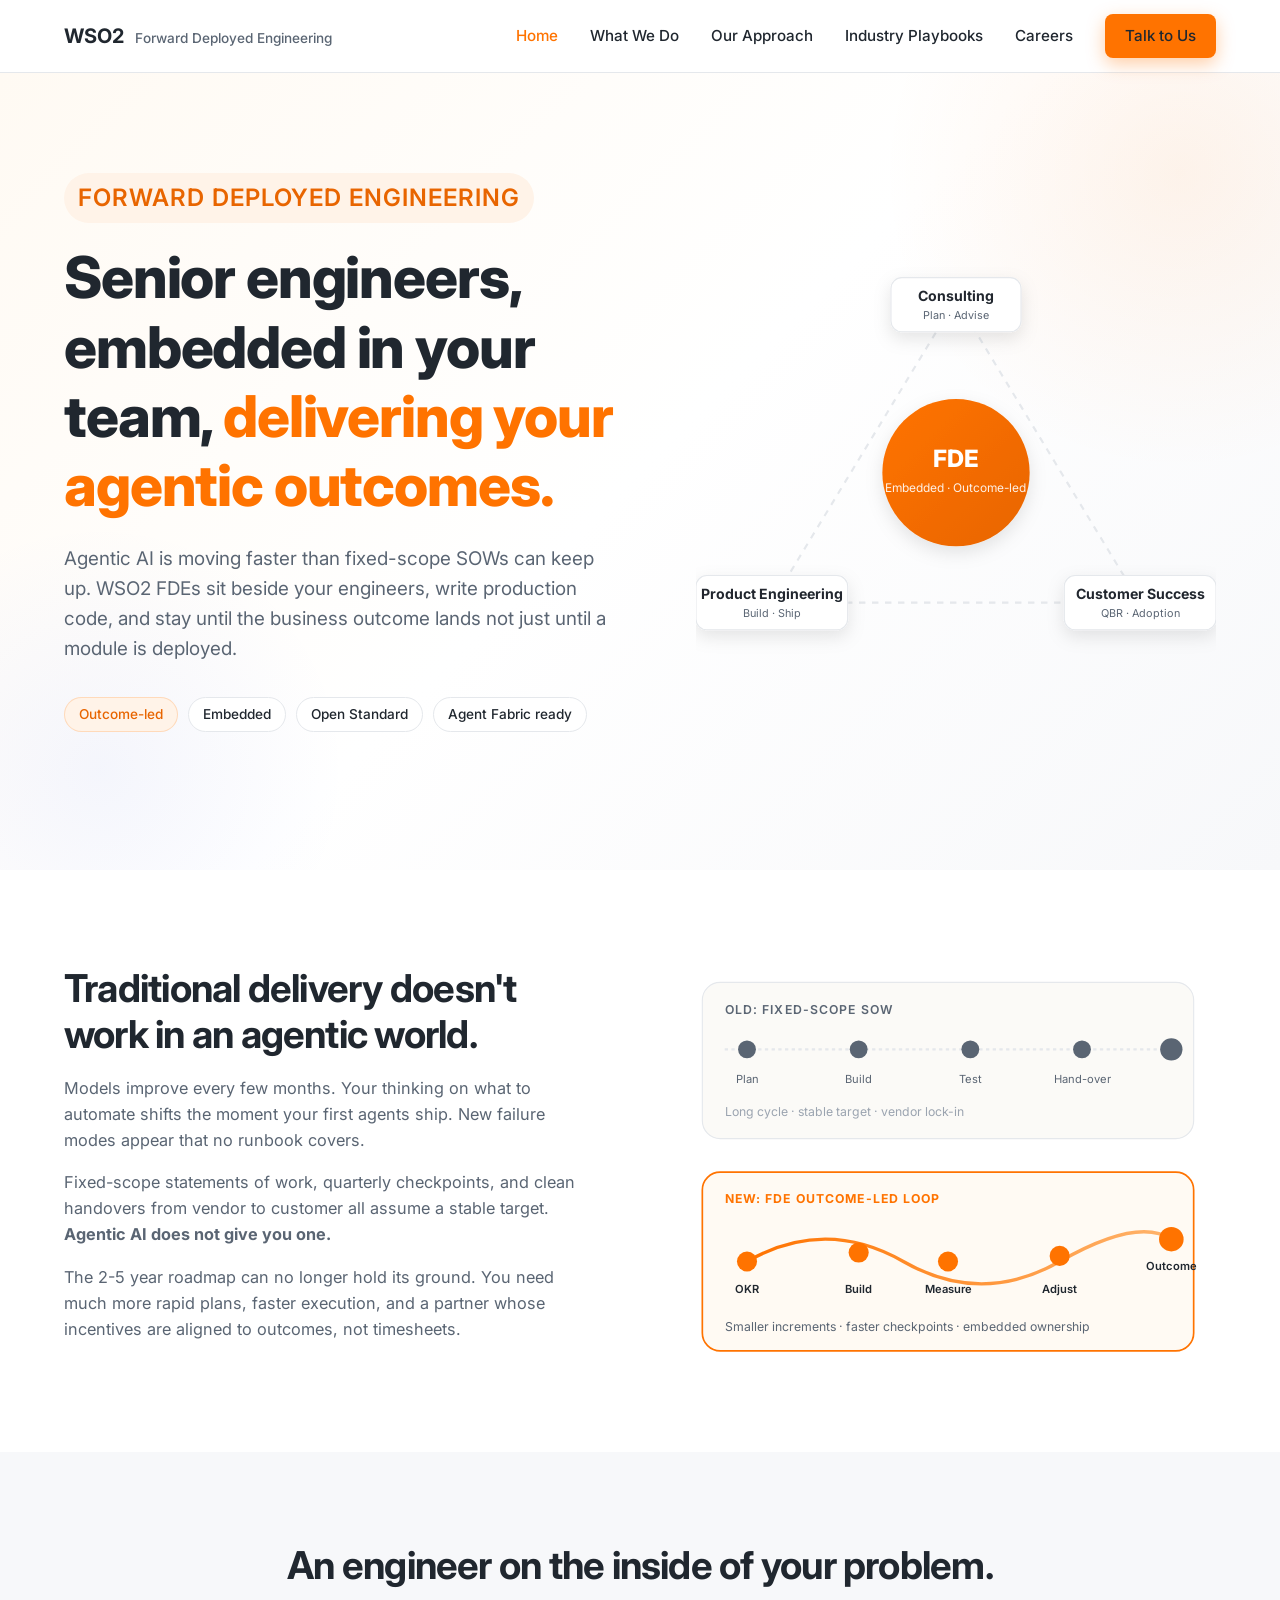
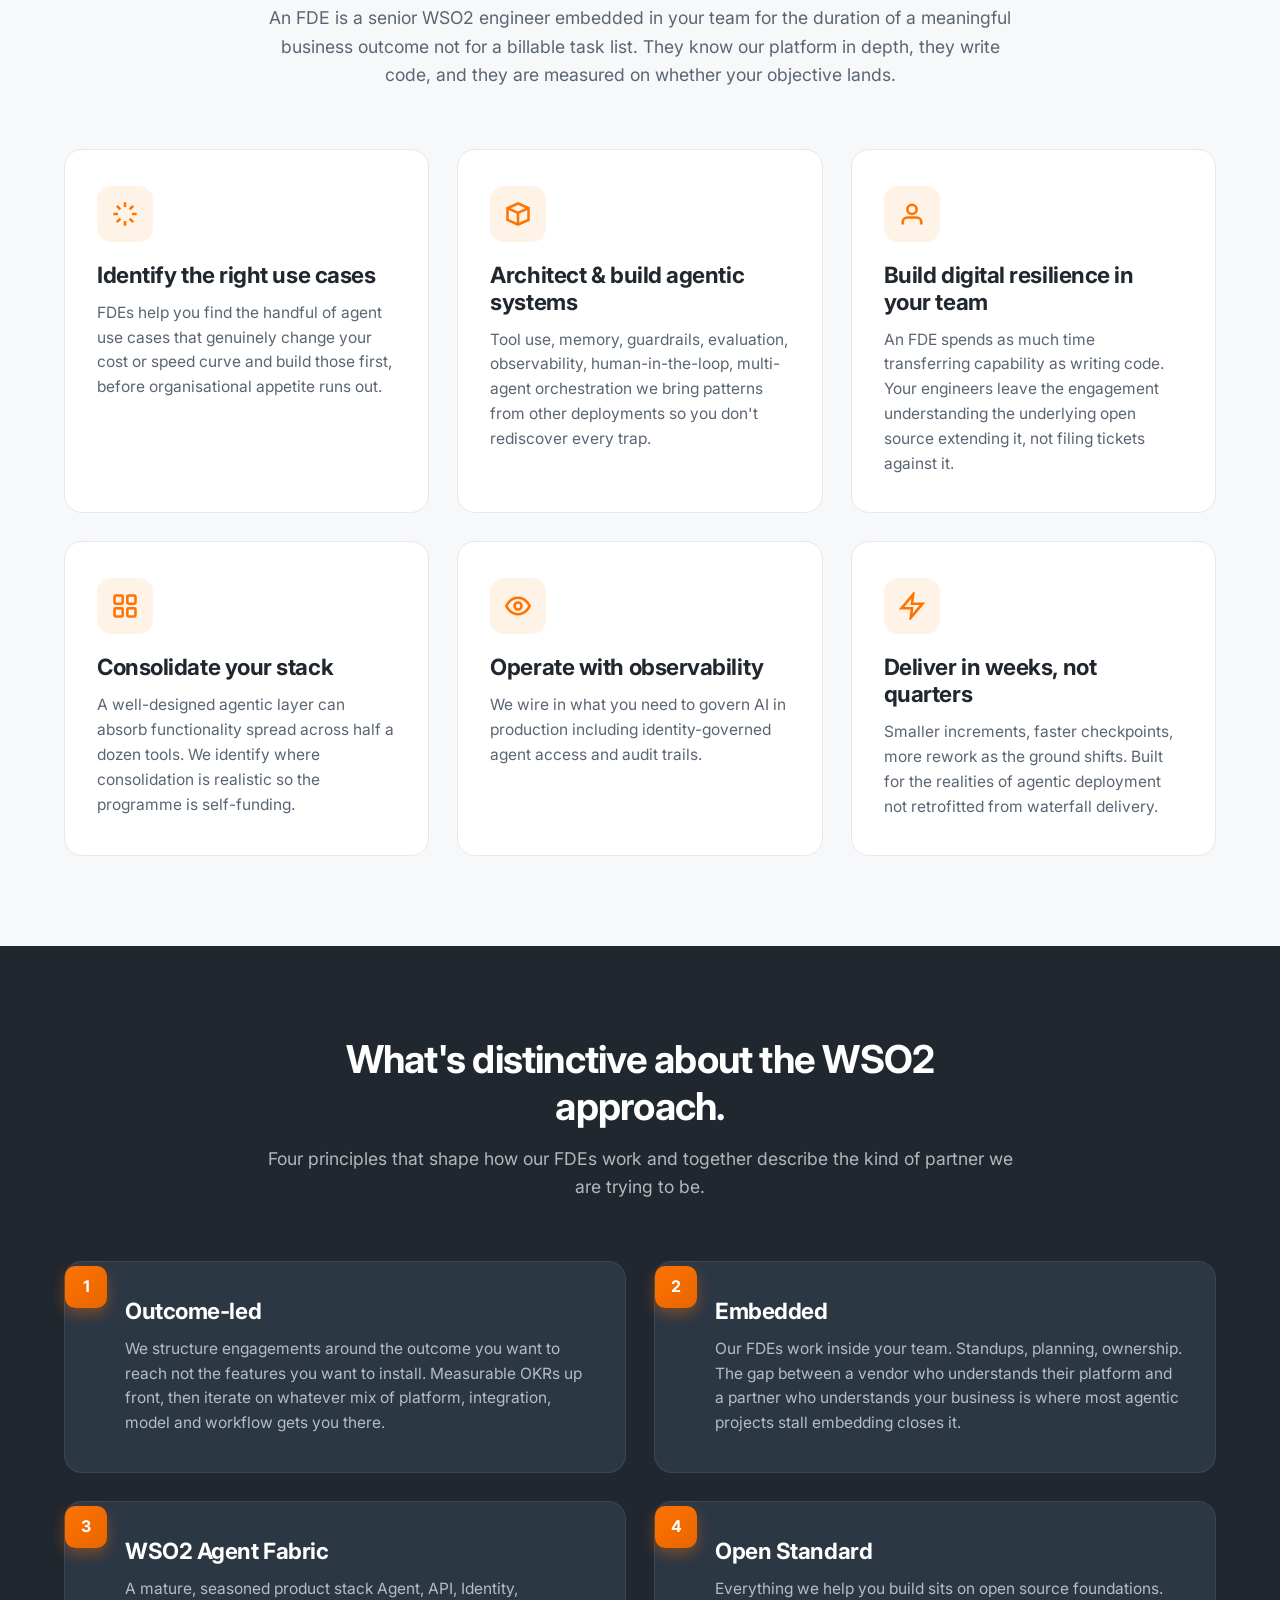
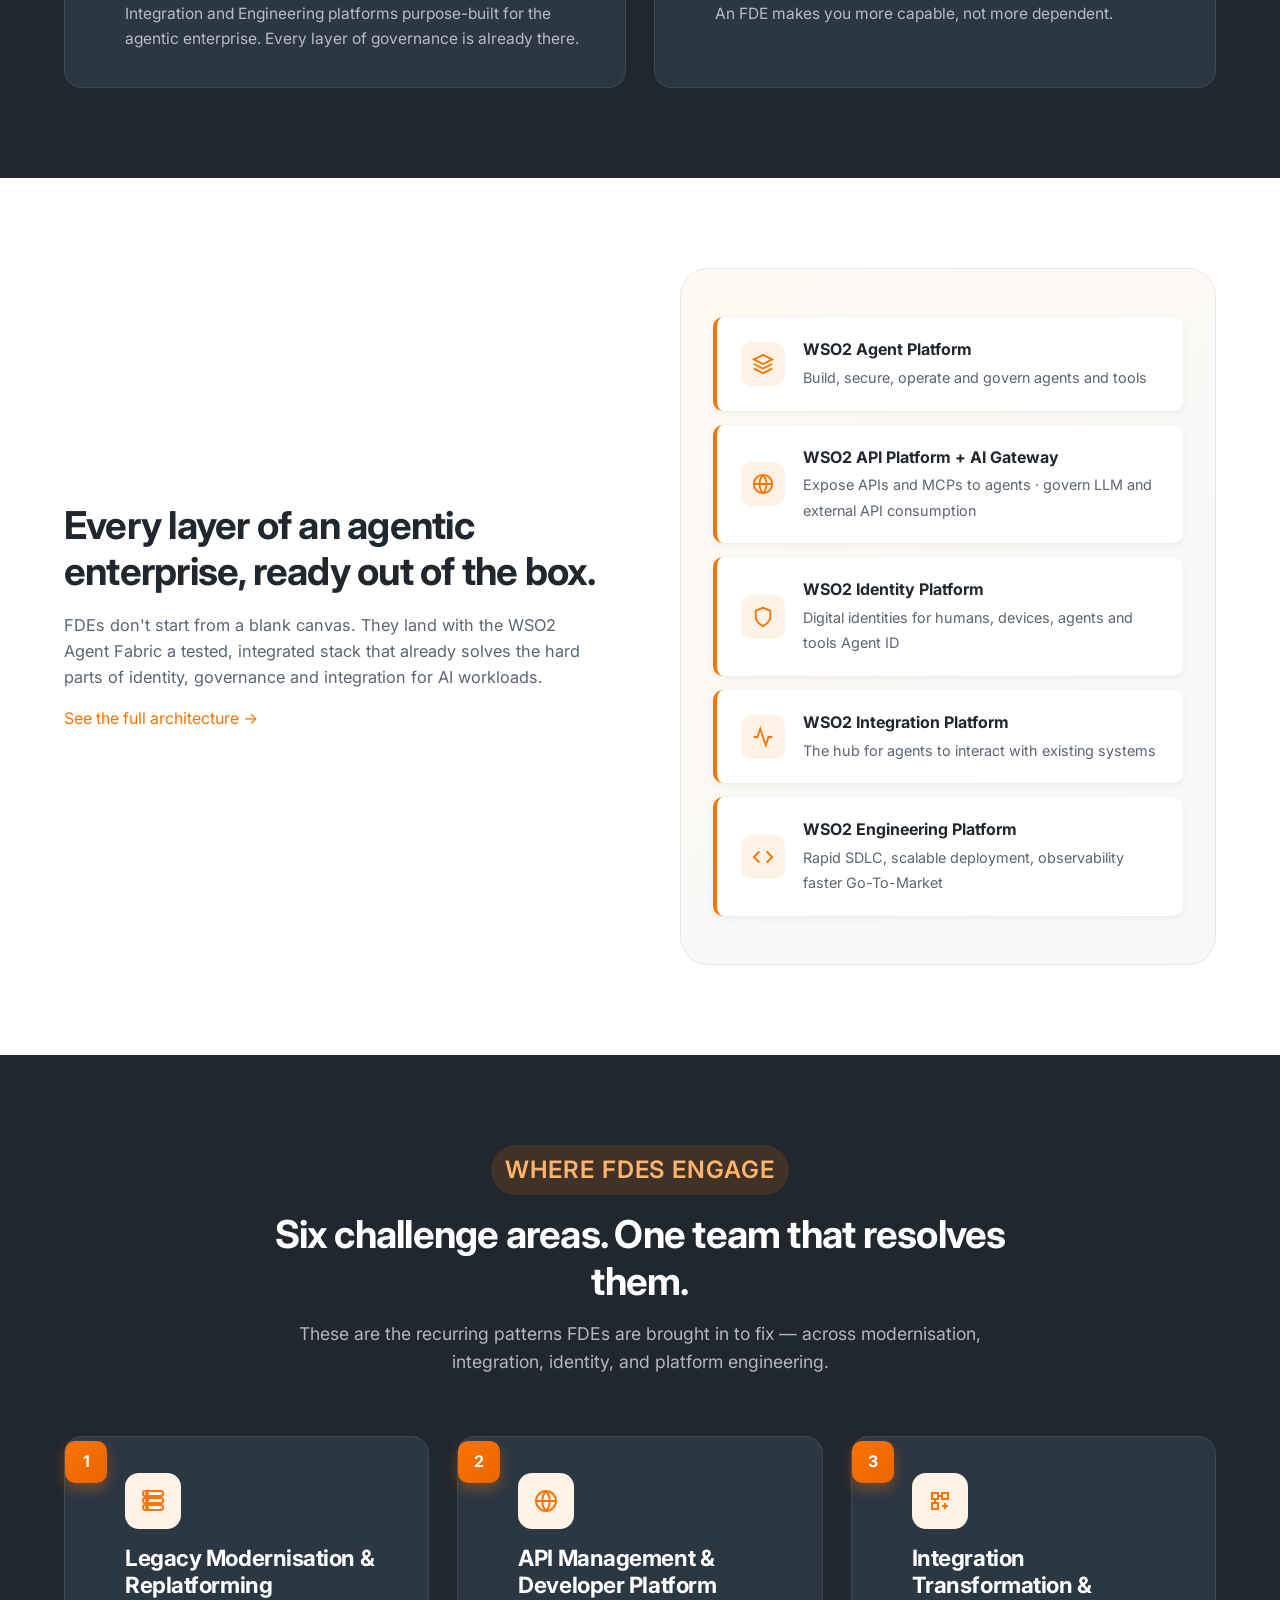
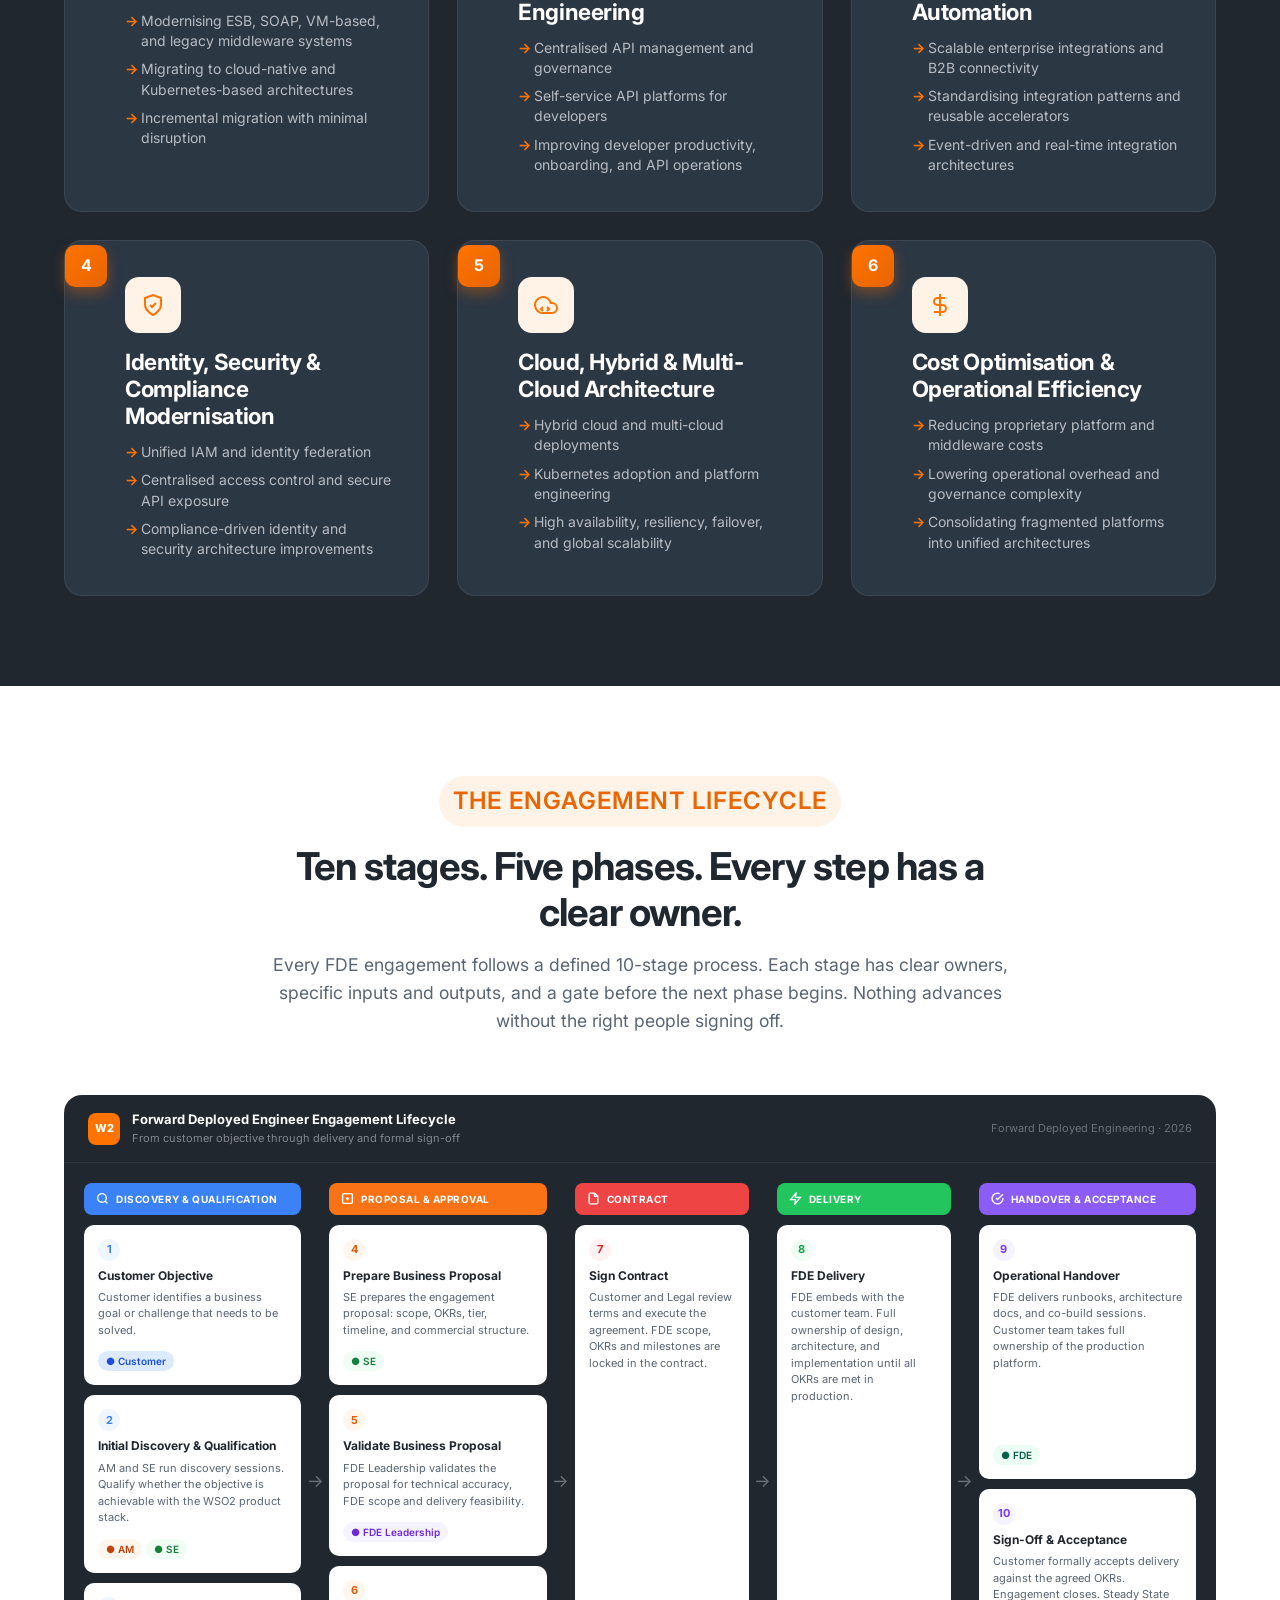
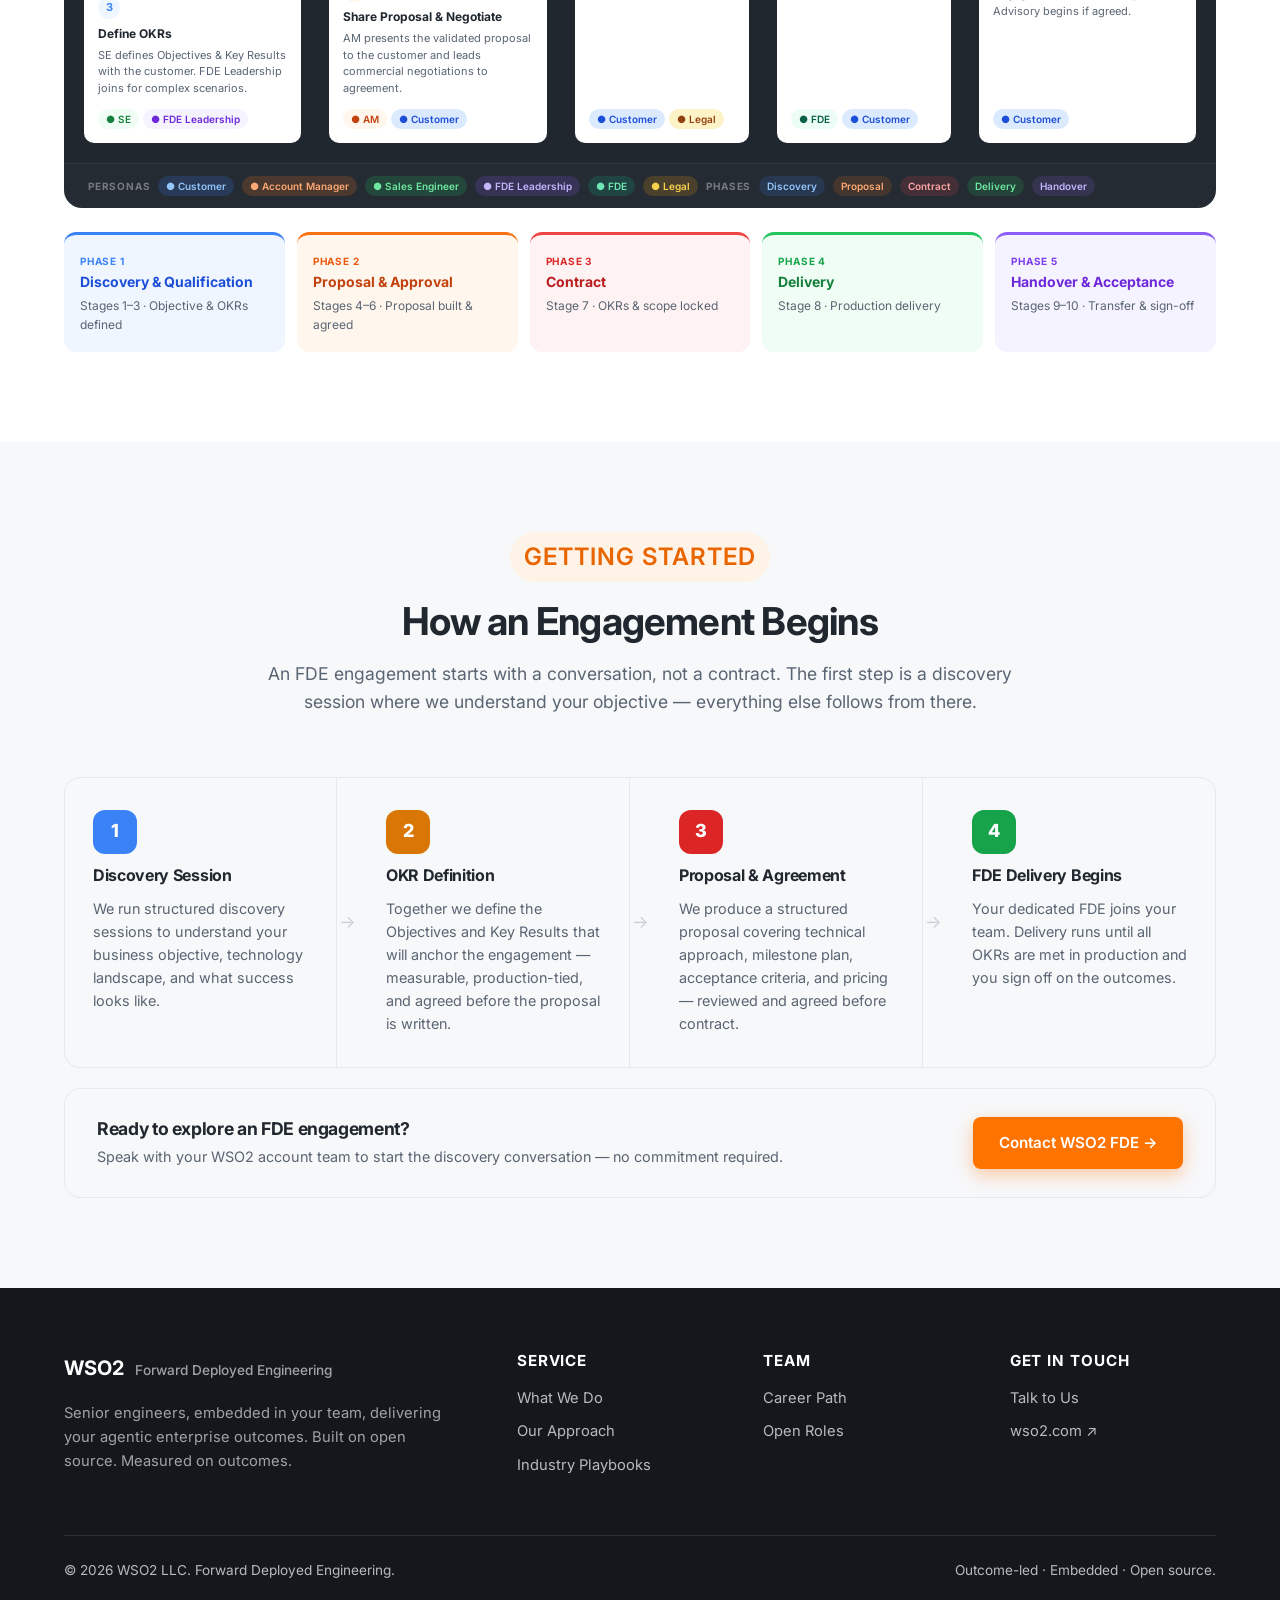
==== index.html @ dbe086df "Replace challenge card grid with 6 themed category cards 2×3 grid of .card.pillar cards (dark sectio" ====
<!doctype html>
<html lang="en">
  <head>
    <meta charset="UTF-8" />
    <meta name="viewport" content="width=device-width, initial-scale=1" />
    <title>
      Forward Deployed Engineers | Build Your Agentic Enterprise WSO2
    </title>
    <meta
      name="description"
      content="WSO2 Forward Deployed Engineers (FDE) embed in your team to design, build and deliver agentic enterprise outcomes  from API and integration to identity and AI agents."
    />
    <link rel="preconnect" href="https://fonts.googleapis.com" />
    <link rel="preconnect" href="https://fonts.gstatic.com" crossorigin />
    <link
      href="https://fonts.googleapis.com/css2?family=Inter:wght@300;400;500;600;700;800&display=swap"
      rel="stylesheet"
    />
    <link rel="stylesheet" href="assets/styles.css" />
    <style>
      /* ── Engagement Lifecycle ───────────────────────────── */
      .lc-diagram {
        background: var(--wso2-navy);
        border-radius: 18px;
        overflow: hidden;
        margin-bottom: 24px;
      }
      .lc-diagram-header {
        display: flex;
        align-items: center;
        justify-content: space-between;
        padding: 14px 24px;
        border-bottom: 1px solid rgba(255, 255, 255, 0.08);
      }
      .lc-brand {
        display: flex;
        align-items: center;
        gap: 12px;
      }
      .lc-brand-mark {
        width: 32px;
        height: 32px;
        border-radius: 8px;
        background: var(--wso2-orange);
        color: white;
        font-weight: 800;
        font-size: 11px;
        display: grid;
        place-items: center;
        flex-shrink: 0;
      }
      .lc-brand-title {
        color: white;
        font-weight: 700;
        font-size: 13px;
      }
      .lc-brand-sub {
        color: rgba(255, 255, 255, 0.45);
        font-size: 11px;
      }
      .lc-brand-meta {
        color: rgba(255, 255, 255, 0.35);
        font-size: 11px;
        flex-shrink: 0;
      }

      .lc-cols {
        display: flex;
        align-items: stretch;
        gap: 0;
        padding: 20px;
        overflow-x: auto;
      }
      .lc-col {
        flex: 1;
        min-width: 180px;
        display: flex;
        flex-direction: column;
        gap: 10px;
      }
      .lc-col-sm {
        flex: 0.8;
        min-width: 160px;
      }

      .lc-phase-bar {
        display: flex;
        align-items: center;
        gap: 7px;
        padding: 8px 12px;
        border-radius: 8px;
        color: white;
        font-weight: 700;
        font-size: 10px;
        text-transform: uppercase;
        letter-spacing: 0.05em;
        flex-shrink: 0;
      }
      .lc-stage {
        background: white;
        border-radius: 10px;
        padding: 14px;
        flex: 1;
        display: flex;
        flex-direction: column;
        gap: 5px;
      }
      .lc-stage-n {
        width: 22px;
        height: 22px;
        border-radius: 50%;
        font-weight: 700;
        font-size: 11px;
        display: grid;
        place-items: center;
        flex-shrink: 0;
        margin-bottom: 2px;
      }
      .lc-stage-title {
        font-size: 12px;
        font-weight: 700;
        color: #20272f;
        line-height: 1.35;
      }
      .lc-stage-desc {
        font-size: 11px;
        color: #5a6573;
        line-height: 1.5;
        margin: 0;
        flex: 1;
      }
      .lc-chips {
        display: flex;
        flex-wrap: wrap;
        gap: 4px;
        margin-top: auto;
        padding-top: 8px;
      }
      .lc-chip {
        font-size: 10px;
        font-weight: 600;
        padding: 2px 8px;
        border-radius: 12px;
      }
      .lc-arrow-sep {
        display: flex;
        align-items: center;
        justify-content: center;
        width: 28px;
        flex-shrink: 0;
        margin-top: 36px;
        color: rgba(255, 255, 255, 0.35);
        font-size: 1.1rem;
      }
      .lc-legend {
        display: flex;
        align-items: center;
        flex-wrap: wrap;
        gap: 8px;
        padding: 12px 24px;
        border-top: 1px solid rgba(255, 255, 255, 0.06);
        background: rgba(255, 255, 255, 0.02);
      }
      .lc-legend-label {
        font-size: 10px;
        font-weight: 700;
        letter-spacing: 0.08em;
        color: rgba(255, 255, 255, 0.38);
        text-transform: uppercase;
      }
      .lc-legend-sep {
        flex-basis: 100%;
        height: 0;
        display: none;
      }
      @media (max-width: 700px) {
        .lc-legend-sep {
          display: block;
        }
      }

      /* Phase summary cards */
      .lc-phases-summary {
        display: grid;
        grid-template-columns: repeat(5, 1fr);
        gap: 12px;
        margin-top: 0;
      }
      @media (max-width: 900px) {
        .lc-phases-summary {
          grid-template-columns: repeat(2, 1fr);
        }
      }
      @media (max-width: 480px) {
        .lc-phases-summary {
          grid-template-columns: 1fr;
        }
      }
      .lc-phase-card {
        border-radius: 12px;
        padding: 18px 16px;
      }
      .lc-phase-num {
        font-size: 10px;
        font-weight: 700;
        letter-spacing: 0.08em;
        text-transform: uppercase;
        display: block;
        margin-bottom: 4px;
      }
      .lc-phase-name {
        font-weight: 700;
        font-size: 14px;
        margin-bottom: 4px;
        line-height: 1.3;
      }
      .lc-phase-stages {
        font-size: 12px;
        color: #5a6573;
      }

      /* ── How an Engagement Begins ─────────────────────────── */
      .heb-steps {
        display: flex;
        align-items: stretch;
        border: 1px solid var(--wso2-border);
        border-radius: 16px;
        overflow: hidden;
        margin-bottom: 20px;
      }
      .heb-step {
        flex: 1;
        padding: 32px 28px;
        display: flex;
        flex-direction: column;
        gap: 12px;
        border-right: 1px solid var(--wso2-border);
      }
      .heb-step:last-child {
        border-right: none;
      }
      .heb-num {
        width: 44px;
        height: 44px;
        border-radius: 12px;
        color: white;
        font-weight: 800;
        font-size: 18px;
        display: grid;
        place-items: center;
        flex-shrink: 0;
      }
      .heb-title {
        font-size: 1rem;
        font-weight: 700;
        margin: 0;
        color: var(--wso2-navy);
      }
      .heb-desc {
        font-size: 0.9rem;
        color: var(--wso2-text-muted);
        margin: 0;
        line-height: 1.6;
        flex: 1;
      }
      .heb-arrow {
        display: flex;
        align-items: center;
        padding: 0 2px;
        color: #cbd0d8;
        font-size: 1.1rem;
        flex-shrink: 0;
      }
      .heb-cta {
        display: flex;
        align-items: center;
        justify-content: space-between;
        gap: 24px;
        background: #f7f8fa;
        border: 1px solid var(--wso2-border);
        border-radius: 16px;
        padding: 28px 32px;
        flex-wrap: wrap;
      }
      .heb-cta h3 {
        margin: 0 0 6px;
        font-size: 1.1rem;
      }
      .heb-cta p {
        margin: 0;
        color: var(--wso2-text-muted);
        font-size: 0.9rem;
      }
      @media (max-width: 780px) {
        .heb-steps {
          flex-direction: column;
        }
        .heb-arrow {
          display: none;
        }
        .heb-step {
          border-right: none;
          border-bottom: 1px solid var(--wso2-border);
        }
        .heb-step:last-child {
          border-bottom: none;
        }
      }

      /* ── Engineering Engagements ────────────────────────── */
      .eng-grid {
        display: grid;
        grid-template-columns: repeat(2, 1fr);
        gap: 24px;
      }
      @media (max-width: 900px) {
        .eng-grid {
          grid-template-columns: 1fr;
        }
      }
      .eng-card {
        border: 1px solid var(--wso2-border);
        border-radius: 18px;
        overflow: hidden;
        display: flex;
        flex-direction: column;
      }
      .eng-card-top {
        background: var(--wso2-navy);
        padding: 28px;
      }
      .eng-badge {
        display: inline-flex;
        align-items: center;
        gap: 6px;
        background: rgba(255, 115, 0, 0.18);
        color: #ff7300;
        border-radius: 20px;
        padding: 4px 12px;
        font-size: 0.72rem;
        font-weight: 700;
        letter-spacing: 0.06em;
        text-transform: uppercase;
        margin-bottom: 12px;
      }
      .eng-card-title {
        color: white;
        font-size: 1.1rem;
        font-weight: 700;
        margin: 0 0 8px;
        line-height: 1.35;
      }
      .eng-card-desc {
        color: rgba(255, 255, 255, 0.62);
        font-size: 0.88rem;
        margin: 0;
        line-height: 1.6;
      }
      .eng-body {
        padding: 24px;
        display: grid;
        grid-template-columns: 1fr 1fr;
        gap: 20px;
        flex: 1;
      }
      @media (max-width: 600px) {
        .eng-body {
          grid-template-columns: 1fr;
        }
      }
      .eng-col-label {
        font-size: 0.7rem;
        font-weight: 700;
        text-transform: uppercase;
        letter-spacing: 0.08em;
        margin-bottom: 10px;
      }
      .eng-col-label.resp {
        color: var(--wso2-orange-deep);
      }
      .eng-col-label.out {
        color: #16a34a;
      }
      .eng-list {
        list-style: none;
        padding: 0;
        margin: 0;
        display: flex;
        flex-direction: column;
        gap: 7px;
      }
      .eng-list li {
        font-size: 0.865rem;
        color: var(--wso2-text);
        padding-left: 18px;
        position: relative;
        line-height: 1.45;
      }
      .eng-list.resp li::before {
        content: "→";
        position: absolute;
        left: 0;
        color: var(--wso2-orange);
        font-weight: 700;
      }
      .eng-list.out li::before {
        content: "✓";
        position: absolute;
        left: 0;
        color: #16a34a;
        font-weight: 700;
      }

      /* ── Challenge category cards ───────────────────────── */
      .card-list {
        list-style: none; padding: 0; margin: 10px 0 0;
        display: flex; flex-direction: column; gap: 8px;
      }
      .card-list li {
        font-size: 0.875rem; color: rgba(229,232,236,0.75);
        padding-left: 16px; position: relative; line-height: 1.45;
      }
      .card-list li::before {
        content: "→"; position: absolute; left: 0;
        color: var(--wso2-orange); font-weight: 700;
      }
    </style>
  </head>
  <body>
    <!-- ===== NAV ===== -->
    <header class="nav">
      <div class="nav-inner">
        <a href="index.html" class="logo">
          <span
            >WSO2
            <span class="logo-sub">Forward Deployed Engineering</span></span
          >
        </a>
        <button class="nav-toggle" aria-label="Toggle navigation">
          <span></span><span></span><span></span>
        </button>
        <nav>
          <ul class="nav-links">
            <li><a href="index.html" class="active">Home</a></li>
            <li><a href="services.html">What We Do</a></li>
            <li><a href="approach.html">Our Approach</a></li>
            <li><a href="industry-playbooks.html">Industry Playbooks</a></li>
            <li><a href="careers.html">Careers</a></li>
            <li>
              <a
                href="contact.html"
                class="btn btn-primary"
                style="padding: 10px 20px"
                >Talk to Us</a
              >
            </li>
          </ul>
        </nav>
      </div>
    </header>

    <!-- ===== HERO ===== -->
    <section class="hero">
      <div class="container">
        <div class="hero-grid">
          <div class="reveal">
            <span class="eyebrow">Forward Deployed Engineering</span>
            <h1>
              Senior engineers, embedded in your team,
              <span class="accent">delivering your agentic outcomes.</span>
            </h1>
            <p class="hero-lede">
              Agentic AI is moving faster than fixed-scope SOWs can keep up.
              WSO2 FDEs sit beside your engineers, write production code, and
              stay until the business outcome lands not just until a module is
              deployed.
            </p>

            <div class="pill-row mt-32">
              <span class="pill accent">Outcome-led</span>
              <span class="pill">Embedded</span>
              <span class="pill">Open Standard</span>
              <span class="pill">Agent Fabric ready</span>
            </div>
          </div>

          <div class="reveal">
            <svg
              viewBox="0 0 480 380"
              xmlns="http://www.w3.org/2000/svg"
              style="width: 100%; height: auto"
            >
              <defs>
                <linearGradient id="og3" x1="0" y1="0" x2="1" y2="1">
                  <stop offset="0%" stop-color="#FF7300" />
                  <stop offset="100%" stop-color="#E86500" />
                </linearGradient>
                <filter id="sh2" x="-50%" y="-50%" width="200%" height="200%">
                  <feDropShadow
                    dx="0"
                    dy="6"
                    stdDeviation="8"
                    flood-color="#000"
                    flood-opacity="0.1"
                  />
                </filter>
              </defs>
              <!-- Triangle -->
              <polygon
                points="240,40 70,320 410,320"
                fill="none"
                stroke="#E5E8EC"
                stroke-width="2"
                stroke-dasharray="6 6"
              />

              <!-- Three vertices -->
              <g filter="url(#sh2)">
                <rect
                  x="180"
                  y="20"
                  width="120"
                  height="50"
                  rx="10"
                  fill="#FFFFFF"
                  stroke="#E5E8EC"
                />
                <text
                  x="240"
                  y="42"
                  text-anchor="middle"
                  fill="#20272F"
                  font-family="Inter"
                  font-weight="700"
                  font-size="13"
                >
                  Consulting
                </text>
                <text
                  x="240"
                  y="58"
                  text-anchor="middle"
                  fill="#5A6573"
                  font-family="Inter"
                  font-size="10"
                >
                  Plan · Advise
                </text>
              </g>

              <g filter="url(#sh2)">
                <rect
                  x="0"
                  y="295"
                  width="140"
                  height="50"
                  rx="10"
                  fill="#FFFFFF"
                  stroke="#E5E8EC"
                />
                <text
                  x="70"
                  y="317"
                  text-anchor="middle"
                  fill="#20272F"
                  font-family="Inter"
                  font-weight="700"
                  font-size="13"
                >
                  Product Engineering
                </text>
                <text
                  x="70"
                  y="333"
                  text-anchor="middle"
                  fill="#5A6573"
                  font-family="Inter"
                  font-size="10"
                >
                  Build · Ship
                </text>
              </g>

              <g filter="url(#sh2)">
                <rect
                  x="340"
                  y="295"
                  width="140"
                  height="50"
                  rx="10"
                  fill="#FFFFFF"
                  stroke="#E5E8EC"
                />
                <text
                  x="410"
                  y="317"
                  text-anchor="middle"
                  fill="#20272F"
                  font-family="Inter"
                  font-weight="700"
                  font-size="13"
                >
                  Customer Success
                </text>
                <text
                  x="410"
                  y="333"
                  text-anchor="middle"
                  fill="#5A6573"
                  font-family="Inter"
                  font-size="10"
                >
                  QBR · Adoption
                </text>
              </g>

              <!-- FDE in center -->
              <g filter="url(#sh2)">
                <circle cx="240" cy="200" r="68" fill="url(#og3)" />
                <text
                  x="240"
                  y="195"
                  text-anchor="middle"
                  fill="#FFF"
                  font-family="Inter"
                  font-weight="800"
                  font-size="22"
                >
                  FDE
                </text>
                <text
                  x="240"
                  y="218"
                  text-anchor="middle"
                  fill="rgba(255,255,255,0.9)"
                  font-family="Inter"
                  font-size="11"
                >
                  Embedded · Outcome-led
                </text>
              </g>
            </svg>
          </div>
        </div>
      </div>
    </section>

    <!-- ===== PROBLEM STATEMENT ===== -->
    <section>
      <div class="container">
        <div class="two-col">
          <div class="reveal">
            <h2>Traditional delivery doesn't work in an agentic world.</h2>
            <p>
              Models improve every few months. Your thinking on what to automate
              shifts the moment your first agents ship. New failure modes appear
              that no runbook covers.
            </p>
            <p>
              Fixed-scope statements of work, quarterly checkpoints, and clean
              handovers from vendor to customer all assume a stable target.
              <strong>Agentic AI does not give you one.</strong>
            </p>
            <p>
              The 2-5 year roadmap can no longer hold its ground. You need much
              more rapid plans, faster execution, and a partner whose incentives
              are aligned to outcomes, not timesheets.
            </p>
          </div>
          <div class="reveal">
            <svg
              viewBox="0 0 480 360"
              xmlns="http://www.w3.org/2000/svg"
              style="width: 100%; height: auto"
            >
              <defs>
                <linearGradient id="og2" x1="0" y1="0" x2="1" y2="0">
                  <stop offset="0%" stop-color="#FF7300" />
                  <stop offset="100%" stop-color="#FFB36B" />
                </linearGradient>
              </defs>
              <!-- Old way -->
              <rect
                x="20"
                y="20"
                width="440"
                height="140"
                rx="16"
                fill="#FBFAF7"
                stroke="#E5E8EC"
              />
              <text
                x="40"
                y="48"
                fill="#5A6573"
                font-family="Inter"
                font-weight="600"
                font-size="11"
                letter-spacing="1"
              >
                OLD: FIXED-SCOPE SOW
              </text>
              <line
                x1="40"
                y1="80"
                x2="440"
                y2="80"
                stroke="#E5E8EC"
                stroke-width="2"
                stroke-dasharray="3 3"
              />
              <circle cx="60" cy="80" r="8" fill="#5A6573" />
              <circle cx="160" cy="80" r="8" fill="#5A6573" />
              <circle cx="260" cy="80" r="8" fill="#5A6573" />
              <circle cx="360" cy="80" r="8" fill="#5A6573" />
              <circle cx="440" cy="80" r="10" fill="#5A6573" />
              <text
                x="60"
                y="110"
                text-anchor="middle"
                fill="#5A6573"
                font-family="Inter"
                font-size="10"
              >
                Plan
              </text>
              <text
                x="160"
                y="110"
                text-anchor="middle"
                fill="#5A6573"
                font-family="Inter"
                font-size="10"
              >
                Build
              </text>
              <text
                x="260"
                y="110"
                text-anchor="middle"
                fill="#5A6573"
                font-family="Inter"
                font-size="10"
              >
                Test
              </text>
              <text
                x="360"
                y="110"
                text-anchor="middle"
                fill="#5A6573"
                font-family="Inter"
                font-size="10"
              >
                Hand-over
              </text>
              <text
                x="40"
                y="140"
                fill="#9BA4B0"
                font-family="Inter"
                font-size="11"
              >
                Long cycle · stable target · vendor lock-in
              </text>

              <!-- New way -->
              <rect
                x="20"
                y="190"
                width="440"
                height="160"
                rx="16"
                fill="#FFFAF3"
                stroke="#FF7300"
                stroke-width="1.5"
              />
              <text
                x="40"
                y="218"
                fill="#FF7300"
                font-family="Inter"
                font-weight="700"
                font-size="11"
                letter-spacing="1"
              >
                NEW: FDE OUTCOME-LED LOOP
              </text>
              <path
                d="M 60 270 Q 130 230 200 270 T 340 270 T 440 250"
                fill="none"
                stroke="url(#og2)"
                stroke-width="3"
              />
              <circle cx="60" cy="270" r="9" fill="#FF7300" />
              <circle cx="160" cy="262" r="9" fill="#FF7300" />
              <circle cx="240" cy="270" r="9" fill="#FF7300" />
              <circle cx="340" cy="265" r="9" fill="#FF7300" />
              <circle cx="440" cy="250" r="11" fill="#FF7300" />
              <text
                x="60"
                y="298"
                text-anchor="middle"
                fill="#20272F"
                font-family="Inter"
                font-size="10"
                font-weight="600"
              >
                OKR
              </text>
              <text
                x="160"
                y="298"
                text-anchor="middle"
                fill="#20272F"
                font-family="Inter"
                font-size="10"
                font-weight="600"
              >
                Build
              </text>
              <text
                x="240"
                y="298"
                text-anchor="middle"
                fill="#20272F"
                font-family="Inter"
                font-size="10"
                font-weight="600"
              >
                Measure
              </text>
              <text
                x="340"
                y="298"
                text-anchor="middle"
                fill="#20272F"
                font-family="Inter"
                font-size="10"
                font-weight="600"
              >
                Adjust
              </text>
              <text
                x="440"
                y="278"
                text-anchor="middle"
                fill="#20272F"
                font-family="Inter"
                font-size="10"
                font-weight="600"
              >
                Outcome
              </text>
              <text
                x="40"
                y="332"
                fill="#5A6573"
                font-family="Inter"
                font-size="11"
              >
                Smaller increments · faster checkpoints · embedded ownership
              </text>
            </svg>
          </div>
        </div>
      </div>
    </section>

    <!-- ===== WHAT WE DO ===== -->
    <section class="section-soft">
      <div class="container">
        <div class="section-head reveal">
          <h2>An engineer on the inside of your problem.</h2>
          <p>
            An FDE is a senior WSO2 engineer embedded in your team for the
            duration of a meaningful business outcome not for a billable task
            list. They know our platform in depth, they write code, and they are
            measured on whether your objective lands.
          </p>
        </div>

        <div class="grid-3">
          <div class="card reveal">
            <div class="icon">
              <svg
                width="28"
                height="28"
                viewBox="0 0 24 24"
                fill="none"
                stroke="currentColor"
                stroke-width="2.2"
              >
                <path
                  d="M12 2v4M12 18v4M2 12h4M18 12h4M5 5l3 3M16 16l3 3M5 19l3-3M16 8l3-3"
                />
              </svg>
            </div>
            <h3>Identify the right use cases</h3>
            <p>
              FDEs help you find the handful of agent use cases that genuinely
              change your cost or speed curve and build those first, before
              organisational appetite runs out.
            </p>
          </div>
          <div class="card reveal">
            <div class="icon">
              <svg
                width="28"
                height="28"
                viewBox="0 0 24 24"
                fill="none"
                stroke="currentColor"
                stroke-width="2.2"
              >
                <path d="M3 7l9-4 9 4v10l-9 4-9-4V7z M3 7l9 4 9-4 M12 11v10" />
              </svg>
            </div>
            <h3>Architect & build agentic systems</h3>
            <p>
              Tool use, memory, guardrails, evaluation, observability,
              human-in-the-loop, multi-agent orchestration we bring patterns
              from other deployments so you don't rediscover every trap.
            </p>
          </div>
          <div class="card reveal">
            <div class="icon">
              <svg
                width="28"
                height="28"
                viewBox="0 0 24 24"
                fill="none"
                stroke="currentColor"
                stroke-width="2.2"
              >
                <circle cx="12" cy="8" r="4" />
                <path d="M4 21v-2a4 4 0 014-4h8a4 4 0 014 4v2" />
              </svg>
            </div>
            <h3>Build digital resilience in your team</h3>
            <p>
              An FDE spends as much time transferring capability as writing
              code. Your engineers leave the engagement understanding the
              underlying open source extending it, not filing tickets against
              it.
            </p>
          </div>
          <div class="card reveal">
            <div class="icon">
              <svg
                width="28"
                height="28"
                viewBox="0 0 24 24"
                fill="none"
                stroke="currentColor"
                stroke-width="2.2"
              >
                <rect x="3" y="3" width="7" height="7" rx="1" />
                <rect x="14" y="3" width="7" height="7" rx="1" />
                <rect x="3" y="14" width="7" height="7" rx="1" />
                <rect x="14" y="14" width="7" height="7" rx="1" />
              </svg>
            </div>
            <h3>Consolidate your stack</h3>
            <p>
              A well-designed agentic layer can absorb functionality spread
              across half a dozen tools. We identify where consolidation is
              realistic so the programme is self-funding.
            </p>
          </div>
          <div class="card reveal">
            <div class="icon">
              <svg
                width="28"
                height="28"
                viewBox="0 0 24 24"
                fill="none"
                stroke="currentColor"
                stroke-width="2.2"
              >
                <path d="M2 12s3-7 10-7 10 7 10 7-3 7-10 7-10-7-10-7z" />
                <circle cx="12" cy="12" r="3" />
              </svg>
            </div>
            <h3>Operate with observability</h3>
            <p>
              We wire in what you need to govern AI in production including
              identity-governed agent access and audit trails.
            </p>
          </div>
          <div class="card reveal">
            <div class="icon">
              <svg
                width="28"
                height="28"
                viewBox="0 0 24 24"
                fill="none"
                stroke="currentColor"
                stroke-width="2.2"
              >
                <polygon points="13 2 3 14 12 14 11 22 21 10 12 10 13 2" />
              </svg>
            </div>
            <h3>Deliver in weeks, not quarters</h3>
            <p>
              Smaller increments, faster checkpoints, more rework as the ground
              shifts. Built for the realities of agentic deployment not
              retrofitted from waterfall delivery.
            </p>
          </div>
        </div>
      </div>
    </section>

    <!-- ===== FOUR PILLARS ===== -->
    <section class="section-dark">
      <div class="container">
        <div class="section-head reveal">
          <h2>What's distinctive about the WSO2 approach.</h2>
          <p>
            Four principles that shape how our FDEs work and together describe
            the kind of partner we are trying to be.
          </p>
        </div>

        <div class="grid-2">
          <div class="card pillar reveal">
            <span class="num">1</span>
            <h3>Outcome-led</h3>
            <p>
              We structure engagements around the outcome you want to reach not
              the features you want to install. Measurable OKRs up front, then
              iterate on whatever mix of platform, integration, model and
              workflow gets you there.
            </p>
          </div>
          <div class="card pillar reveal">
            <span class="num">2</span>
            <h3>Embedded</h3>
            <p>
              Our FDEs work inside your team. Standups, planning, ownership. The
              gap between a vendor who understands their platform and a partner
              who understands your business is where most agentic projects stall
              embedding closes it.
            </p>
          </div>
          <div class="card pillar reveal">
            <span class="num">3</span>
            <h3>WSO2 Agent Fabric</h3>
            <p>
              A mature, seasoned product stack Agent, API, Identity, Integration
              and Engineering platforms purpose-built for the agentic
              enterprise. Every layer of governance is already there.
            </p>
          </div>
          <div class="card pillar reveal">
            <span class="num">4</span>
            <h3>Open Standard</h3>
            <p>
              Everything we help you build sits on open source foundations. An
              FDE makes you more capable, not more dependent.
            </p>
          </div>
        </div>
      </div>
    </section>

    <!-- ===== AGENT FABRIC DIAGRAM ===== -->
    <section>
      <div class="container">
        <div class="two-col">
          <div class="reveal">
            <h2>Every layer of an agentic enterprise, ready out of the box.</h2>
            <p>
              FDEs don't start from a blank canvas. They land with the WSO2
              Agent Fabric a tested, integrated stack that already solves the
              hard parts of identity, governance and integration for AI
              workloads.
            </p>
            <a
              href="https://wso2.com/library/blogs/agentic-enterprise-with-wso2/"
              class="btn-ghost mt-32"
              >See the full architecture →</a
            >
          </div>
          <div class="arch-diagram reveal">
            <div class="arch-stack">
              <div class="arch-row">
                <div class="ico">
                  <svg
                    width="22"
                    height="22"
                    viewBox="0 0 24 24"
                    fill="none"
                    stroke="currentColor"
                    stroke-width="2"
                  >
                    <path
                      d="M12 2L2 7l10 5 10-5-10-5z M2 17l10 5 10-5 M2 12l10 5 10-5"
                    />
                  </svg>
                </div>
                <div class="meta">
                  <strong>WSO2 Agent Platform</strong
                  ><span
                    >Build, secure, operate and govern agents and tools</span
                  >
                </div>
              </div>
              <div class="arch-row">
                <div class="ico">
                  <svg
                    width="22"
                    height="22"
                    viewBox="0 0 24 24"
                    fill="none"
                    stroke="currentColor"
                    stroke-width="2"
                  >
                    <circle cx="12" cy="12" r="10" />
                    <path
                      d="M2 12h20 M12 2a15 15 0 010 20 M12 2a15 15 0 000 20"
                    />
                  </svg>
                </div>
                <div class="meta">
                  <strong>WSO2 API Platform + AI Gateway</strong
                  ><span
                    >Expose APIs and MCPs to agents · govern LLM and external
                    API consumption</span
                  >
                </div>
              </div>
              <div class="arch-row">
                <div class="ico">
                  <svg
                    width="22"
                    height="22"
                    viewBox="0 0 24 24"
                    fill="none"
                    stroke="currentColor"
                    stroke-width="2"
                  >
                    <path d="M12 22s8-4 8-10V5l-8-3-8 3v7c0 6 8 10 8 10z" />
                  </svg>
                </div>
                <div class="meta">
                  <strong>WSO2 Identity Platform</strong
                  ><span
                    >Digital identities for humans, devices, agents and tools
                    Agent ID</span
                  >
                </div>
              </div>
              <div class="arch-row">
                <div class="ico">
                  <svg
                    width="22"
                    height="22"
                    viewBox="0 0 24 24"
                    fill="none"
                    stroke="currentColor"
                    stroke-width="2"
                  >
                    <path d="M22 12h-4l-3 9L9 3l-3 9H2" />
                  </svg>
                </div>
                <div class="meta">
                  <strong>WSO2 Integration Platform</strong
                  ><span
                    >The hub for agents to interact with existing systems</span
                  >
                </div>
              </div>
              <div class="arch-row">
                <div class="ico">
                  <svg
                    width="22"
                    height="22"
                    viewBox="0 0 24 24"
                    fill="none"
                    stroke="currentColor"
                    stroke-width="2"
                  >
                    <polyline points="16 18 22 12 16 6" />
                    <polyline points="8 6 2 12 8 18" />
                  </svg>
                </div>
                <div class="meta">
                  <strong>WSO2 Engineering Platform</strong
                  ><span
                    >Rapid SDLC, scalable deployment, observability faster
                    Go-To-Market</span
                  >
                </div>
              </div>
            </div>
          </div>
        </div>
      </div>
    </section>

    <!-- ===== CUSTOMER CHALLENGES ===== -->
    <section class="section-dark">
      <div class="container">
        <div class="section-head reveal">
          <span class="eyebrow" style="background:rgba(255,115,0,0.15);color:#FFB36B;">Where FDEs engage</span>
          <h2>Six challenge areas. One team that resolves them.</h2>
          <p>These are the recurring patterns FDEs are brought in to fix — across modernisation, integration, identity, and platform engineering.</p>
        </div>

        <div class="grid-3 reveal">

          <div class="card pillar">
            <span class="num">1</span>
            <div class="icon" style="margin-bottom:16px;">
              <svg width="24" height="24" viewBox="0 0 24 24" fill="none" stroke="currentColor" stroke-width="2"><rect x="2" y="2" width="20" height="5" rx="2"/><rect x="2" y="9" width="20" height="5" rx="2"/><rect x="2" y="16" width="20" height="5" rx="2"/><circle cx="6" cy="4.5" r="1" fill="currentColor"/><circle cx="6" cy="11.5" r="1" fill="currentColor"/><circle cx="6" cy="18.5" r="1" fill="currentColor"/></svg>
            </div>
            <h3>Legacy Modernisation &amp; Replatforming</h3>
            <ul class="card-list">
              <li>Modernising ESB, SOAP, VM-based, and legacy middleware systems</li>
              <li>Migrating to cloud-native and Kubernetes-based architectures</li>
              <li>Incremental migration with minimal disruption</li>
            </ul>
          </div>

          <div class="card pillar">
            <span class="num">2</span>
            <div class="icon" style="margin-bottom:16px;">
              <svg width="24" height="24" viewBox="0 0 24 24" fill="none" stroke="currentColor" stroke-width="2"><circle cx="12" cy="12" r="10"/><path d="M2 12h20M12 2a15.3 15.3 0 010 20M12 2a15.3 15.3 0 000 20"/></svg>
            </div>
            <h3>API Management &amp; Developer Platform Engineering</h3>
            <ul class="card-list">
              <li>Centralised API management and governance</li>
              <li>Self-service API platforms for developers</li>
              <li>Improving developer productivity, onboarding, and API operations</li>
            </ul>
          </div>

          <div class="card pillar">
            <span class="num">3</span>
            <div class="icon" style="margin-bottom:16px;">
              <svg width="24" height="24" viewBox="0 0 24 24" fill="none" stroke="currentColor" stroke-width="2"><path d="M4 4h6v6H4z M14 4h6v6h-6z M4 14h6v6H4z M20 17h-6M17 14v6"/><path d="M10 7h4M7 10v4"/></svg>
            </div>
            <h3>Integration Transformation &amp; Automation</h3>
            <ul class="card-list">
              <li>Scalable enterprise integrations and B2B connectivity</li>
              <li>Standardising integration patterns and reusable accelerators</li>
              <li>Event-driven and real-time integration architectures</li>
            </ul>
          </div>

          <div class="card pillar">
            <span class="num">4</span>
            <div class="icon" style="margin-bottom:16px;">
              <svg width="24" height="24" viewBox="0 0 24 24" fill="none" stroke="currentColor" stroke-width="2"><path d="M12 22s8-4 8-10V5l-8-3-8 3v7c0 6 8 10 8 10z"/><path d="M9 12l2 2 4-4"/></svg>
            </div>
            <h3>Identity, Security &amp; Compliance Modernisation</h3>
            <ul class="card-list">
              <li>Unified IAM and identity federation</li>
              <li>Centralised access control and secure API exposure</li>
              <li>Compliance-driven identity and security architecture improvements</li>
            </ul>
          </div>

          <div class="card pillar">
            <span class="num">5</span>
            <div class="icon" style="margin-bottom:16px;">
              <svg width="24" height="24" viewBox="0 0 24 24" fill="none" stroke="currentColor" stroke-width="2"><path d="M18 10h-1.26A8 8 0 109 20h9a5 5 0 000-10z"/><path d="M13 14l2 2-2 2M9 14l-2 2 2 2"/></svg>
            </div>
            <h3>Cloud, Hybrid &amp; Multi-Cloud Architecture</h3>
            <ul class="card-list">
              <li>Hybrid cloud and multi-cloud deployments</li>
              <li>Kubernetes adoption and platform engineering</li>
              <li>High availability, resiliency, failover, and global scalability</li>
            </ul>
          </div>

          <div class="card pillar">
            <span class="num">6</span>
            <div class="icon" style="margin-bottom:16px;">
              <svg width="24" height="24" viewBox="0 0 24 24" fill="none" stroke="currentColor" stroke-width="2"><line x1="12" y1="1" x2="12" y2="23"/><path d="M17 5H9.5a3.5 3.5 0 000 7h5a3.5 3.5 0 010 7H6"/></svg>
            </div>
            <h3>Cost Optimisation &amp; Operational Efficiency</h3>
            <ul class="card-list">
              <li>Reducing proprietary platform and middleware costs</li>
              <li>Lowering operational overhead and governance complexity</li>
              <li>Consolidating fragmented platforms into unified architectures</li>
            </ul>
          </div>

        </div>
      </div>
    </section>

    <!-- ===== ENGAGEMENT LIFECYCLE ===== -->
    <section>
      <div class="container">
        <div class="section-head reveal">
          <span class="eyebrow">The Engagement Lifecycle</span>
          <h2>Ten stages. Five phases. Every step has a clear owner.</h2>
          <p>
            Every FDE engagement follows a defined 10-stage process. Each stage
            has clear owners, specific inputs and outputs, and a gate before the
            next phase begins. Nothing advances without the right people signing
            off.
          </p>
        </div>

        <div class="lc-diagram reveal">
          <!-- header -->
          <div class="lc-diagram-header">
            <div class="lc-brand">
              <div class="lc-brand-mark">W2</div>
              <div>
                <div class="lc-brand-title">
                  Forward Deployed Engineer Engagement Lifecycle
                </div>
                <div class="lc-brand-sub">
                  From customer objective through delivery and formal sign-off
                </div>
              </div>
            </div>
            <div class="lc-brand-meta">Forward Deployed Engineering · 2026</div>
          </div>

          <!-- phase columns -->
          <div class="lc-cols">
            <!-- Phase 1 — Discovery -->
            <div class="lc-col">
              <div class="lc-phase-bar" style="background: #3b82f6">
                <svg
                  width="13"
                  height="13"
                  viewBox="0 0 24 24"
                  fill="none"
                  stroke="white"
                  stroke-width="2.5"
                >
                  <circle cx="11" cy="11" r="8" />
                  <path d="M21 21l-4.35-4.35" />
                </svg>
                Discovery &amp; Qualification
              </div>
              <div class="lc-stage">
                <div
                  class="lc-stage-n"
                  style="background: #eff6ff; color: #3b82f6"
                >
                  1
                </div>
                <div class="lc-stage-title">Customer Objective</div>
                <p class="lc-stage-desc">
                  Customer identifies a business goal or challenge that needs to
                  be solved.
                </p>
                <div class="lc-chips">
                  <span
                    class="lc-chip"
                    style="background: #dbeafe; color: #1d4ed8"
                    >● Customer</span
                  >
                </div>
              </div>
              <div class="lc-stage">
                <div
                  class="lc-stage-n"
                  style="background: #eff6ff; color: #3b82f6"
                >
                  2
                </div>
                <div class="lc-stage-title">
                  Initial Discovery &amp; Qualification
                </div>
                <p class="lc-stage-desc">
                  AM and SE run discovery sessions. Qualify whether the
                  objective is achievable with the WSO2 product stack.
                </p>
                <div class="lc-chips">
                  <span
                    class="lc-chip"
                    style="background: #fff7ed; color: #c2410c"
                    >● AM</span
                  >
                  <span
                    class="lc-chip"
                    style="background: #f0fdf4; color: #15803d"
                    >● SE</span
                  >
                </div>
              </div>
              <div class="lc-stage">
                <div
                  class="lc-stage-n"
                  style="background: #eff6ff; color: #3b82f6"
                >
                  3
                </div>
                <div class="lc-stage-title">Define OKRs</div>
                <p class="lc-stage-desc">
                  SE defines Objectives &amp; Key Results with the customer. FDE
                  Leadership joins for complex scenarios.
                </p>
                <div class="lc-chips">
                  <span
                    class="lc-chip"
                    style="background: #f0fdf4; color: #15803d"
                    >● SE</span
                  >
                  <span
                    class="lc-chip"
                    style="background: #f5f3ff; color: #6d28d9"
                    >● FDE Leadership</span
                  >
                </div>
              </div>
            </div>

            <div class="lc-arrow-sep">→</div>

            <!-- Phase 2 — Proposal -->
            <div class="lc-col">
              <div class="lc-phase-bar" style="background: #f97316">
                <svg
                  width="13"
                  height="13"
                  viewBox="0 0 24 24"
                  fill="none"
                  stroke="white"
                  stroke-width="2.5"
                >
                  <rect x="3" y="3" width="18" height="18" rx="2" />
                  <path d="M9 12h6M12 9v6" />
                </svg>
                Proposal &amp; Approval
              </div>
              <div class="lc-stage">
                <div
                  class="lc-stage-n"
                  style="background: #fff7ed; color: #ea580c"
                >
                  4
                </div>
                <div class="lc-stage-title">Prepare Business Proposal</div>
                <p class="lc-stage-desc">
                  SE prepares the engagement proposal: scope, OKRs, tier,
                  timeline, and commercial structure.
                </p>
                <div class="lc-chips">
                  <span
                    class="lc-chip"
                    style="background: #f0fdf4; color: #15803d"
                    >● SE</span
                  >
                </div>
              </div>
              <div class="lc-stage">
                <div
                  class="lc-stage-n"
                  style="background: #fff7ed; color: #ea580c"
                >
                  5
                </div>
                <div class="lc-stage-title">Validate Business Proposal</div>
                <p class="lc-stage-desc">
                  FDE Leadership validates the proposal for technical accuracy,
                  FDE scope and delivery feasibility.
                </p>
                <div class="lc-chips">
                  <span
                    class="lc-chip"
                    style="background: #f5f3ff; color: #6d28d9"
                    >● FDE Leadership</span
                  >
                </div>
              </div>
              <div class="lc-stage">
                <div
                  class="lc-stage-n"
                  style="background: #fff7ed; color: #ea580c"
                >
                  6
                </div>
                <div class="lc-stage-title">Share Proposal &amp; Negotiate</div>
                <p class="lc-stage-desc">
                  AM presents the validated proposal to the customer and leads
                  commercial negotiations to agreement.
                </p>
                <div class="lc-chips">
                  <span
                    class="lc-chip"
                    style="background: #fff7ed; color: #c2410c"
                    >● AM</span
                  >
                  <span
                    class="lc-chip"
                    style="background: #dbeafe; color: #1d4ed8"
                    >● Customer</span
                  >
                </div>
              </div>
            </div>

            <div class="lc-arrow-sep">→</div>

            <!-- Phase 3 — Contract -->
            <div class="lc-col lc-col-sm">
              <div class="lc-phase-bar" style="background: #ef4444">
                <svg
                  width="13"
                  height="13"
                  viewBox="0 0 24 24"
                  fill="none"
                  stroke="white"
                  stroke-width="2.5"
                >
                  <path
                    d="M14 2H6a2 2 0 00-2 2v16a2 2 0 002 2h12a2 2 0 002-2V8z"
                  />
                  <path d="M14 2v6h6" />
                </svg>
                Contract
              </div>
              <div class="lc-stage">
                <div
                  class="lc-stage-n"
                  style="background: #fef2f2; color: #dc2626"
                >
                  7
                </div>
                <div class="lc-stage-title">Sign Contract</div>
                <p class="lc-stage-desc">
                  Customer and Legal review terms and execute the agreement. FDE
                  scope, OKRs and milestones are locked in the contract.
                </p>
                <div class="lc-chips">
                  <span
                    class="lc-chip"
                    style="background: #dbeafe; color: #1d4ed8"
                    >● Customer</span
                  >
                  <span
                    class="lc-chip"
                    style="background: #fef3c7; color: #92400e"
                    >● Legal</span
                  >
                </div>
              </div>
            </div>

            <div class="lc-arrow-sep">→</div>

            <!-- Phase 4 — Delivery -->
            <div class="lc-col lc-col-sm">
              <div class="lc-phase-bar" style="background: #22c55e">
                <svg
                  width="13"
                  height="13"
                  viewBox="0 0 24 24"
                  fill="none"
                  stroke="white"
                  stroke-width="2.5"
                >
                  <polygon points="13 2 3 14 12 14 11 22 21 10 12 10 13 2" />
                </svg>
                Delivery
              </div>
              <div class="lc-stage">
                <div
                  class="lc-stage-n"
                  style="background: #f0fdf4; color: #16a34a"
                >
                  8
                </div>
                <div class="lc-stage-title">FDE Delivery</div>
                <p class="lc-stage-desc">
                  FDE embeds with the customer team. Full ownership of design,
                  architecture, and implementation until all OKRs are met in
                  production.
                </p>
                <div class="lc-chips">
                  <span
                    class="lc-chip"
                    style="background: #ecfdf5; color: #065f46"
                    >● FDE</span
                  >
                  <span
                    class="lc-chip"
                    style="background: #dbeafe; color: #1d4ed8"
                    >● Customer</span
                  >
                </div>
              </div>
            </div>

            <div class="lc-arrow-sep">→</div>

            <!-- Phase 5 — Handover -->
            <div class="lc-col">
              <div class="lc-phase-bar" style="background: #8b5cf6">
                <svg
                  width="13"
                  height="13"
                  viewBox="0 0 24 24"
                  fill="none"
                  stroke="white"
                  stroke-width="2.5"
                >
                  <path d="M22 11.08V12a10 10 0 11-5.93-9.14" />
                  <polyline points="22 4 12 14.01 9 11.01" />
                </svg>
                Handover &amp; Acceptance
              </div>
              <div class="lc-stage">
                <div
                  class="lc-stage-n"
                  style="background: #f5f3ff; color: #7c3aed"
                >
                  9
                </div>
                <div class="lc-stage-title">Operational Handover</div>
                <p class="lc-stage-desc">
                  FDE delivers runbooks, architecture docs, and co-build
                  sessions. Customer team takes full ownership of the production
                  platform.
                </p>
                <div class="lc-chips">
                  <span
                    class="lc-chip"
                    style="background: #ecfdf5; color: #065f46"
                    >● FDE</span
                  >
                </div>
              </div>
              <div class="lc-stage">
                <div
                  class="lc-stage-n"
                  style="background: #f5f3ff; color: #7c3aed"
                >
                  10
                </div>
                <div class="lc-stage-title">Sign-Off &amp; Acceptance</div>
                <p class="lc-stage-desc">
                  Customer formally accepts delivery against the agreed OKRs.
                  Engagement closes. Steady State Advisory begins if agreed.
                </p>
                <div class="lc-chips">
                  <span
                    class="lc-chip"
                    style="background: #dbeafe; color: #1d4ed8"
                    >● Customer</span
                  >
                </div>
              </div>
            </div>
          </div>
          <!-- /lc-cols -->

          <!-- legend -->
          <div class="lc-legend">
            <span class="lc-legend-label">Personas</span>
            <span
              class="lc-chip"
              style="background: rgba(59, 130, 246, 0.18); color: #93c5fd"
              >● Customer</span
            >
            <span
              class="lc-chip"
              style="background: rgba(249, 115, 22, 0.18); color: #fca974"
              >● Account Manager</span
            >
            <span
              class="lc-chip"
              style="background: rgba(34, 197, 94, 0.18); color: #6ee7a0"
              >● Sales Engineer</span
            >
            <span
              class="lc-chip"
              style="background: rgba(139, 92, 246, 0.18); color: #c4b5fd"
              >● FDE Leadership</span
            >
            <span
              class="lc-chip"
              style="background: rgba(16, 185, 129, 0.18); color: #6ee7b7"
              >● FDE</span
            >
            <span
              class="lc-chip"
              style="background: rgba(245, 158, 11, 0.18); color: #fcd34d"
              >● Legal</span
            >
            <span class="lc-legend-sep"></span>
            <span class="lc-legend-label">Phases</span>
            <span
              class="lc-chip"
              style="background: rgba(59, 130, 246, 0.15); color: #93c5fd"
              >Discovery</span
            >
            <span
              class="lc-chip"
              style="background: rgba(249, 115, 22, 0.15); color: #fca974"
              >Proposal</span
            >
            <span
              class="lc-chip"
              style="background: rgba(239, 68, 68, 0.15); color: #fca5a5"
              >Contract</span
            >
            <span
              class="lc-chip"
              style="background: rgba(34, 197, 94, 0.15); color: #6ee7a0"
              >Delivery</span
            >
            <span
              class="lc-chip"
              style="background: rgba(139, 92, 246, 0.15); color: #c4b5fd"
              >Handover</span
            >
          </div>
        </div>
        <!-- /lc-diagram -->

        <!-- phase summary cards -->
        <div class="lc-phases-summary reveal">
          <div
            class="lc-phase-card"
            style="border-top: 3px solid #3b82f6; background: #eff6ff"
          >
            <span class="lc-phase-num" style="color: #3b82f6">Phase 1</span>
            <div class="lc-phase-name" style="color: #1d4ed8">
              Discovery &amp; Qualification
            </div>
            <div class="lc-phase-stages">
              Stages 1–3 · Objective &amp; OKRs defined
            </div>
          </div>
          <div
            class="lc-phase-card"
            style="border-top: 3px solid #f97316; background: #fff7ed"
          >
            <span class="lc-phase-num" style="color: #ea580c">Phase 2</span>
            <div class="lc-phase-name" style="color: #c2410c">
              Proposal &amp; Approval
            </div>
            <div class="lc-phase-stages">
              Stages 4–6 · Proposal built &amp; agreed
            </div>
          </div>
          <div
            class="lc-phase-card"
            style="border-top: 3px solid #ef4444; background: #fef2f2"
          >
            <span class="lc-phase-num" style="color: #dc2626">Phase 3</span>
            <div class="lc-phase-name" style="color: #b91c1c">Contract</div>
            <div class="lc-phase-stages">Stage 7 · OKRs &amp; scope locked</div>
          </div>
          <div
            class="lc-phase-card"
            style="border-top: 3px solid #22c55e; background: #f0fdf4"
          >
            <span class="lc-phase-num" style="color: #16a34a">Phase 4</span>
            <div class="lc-phase-name" style="color: #15803d">Delivery</div>
            <div class="lc-phase-stages">Stage 8 · Production delivery</div>
          </div>
          <div
            class="lc-phase-card"
            style="border-top: 3px solid #8b5cf6; background: #f5f3ff"
          >
            <span class="lc-phase-num" style="color: #7c3aed">Phase 5</span>
            <div class="lc-phase-name" style="color: #6d28d9">
              Handover &amp; Acceptance
            </div>
            <div class="lc-phase-stages">
              Stages 9–10 · Transfer &amp; sign-off
            </div>
          </div>
        </div>
      </div>
    </section>

    <!-- ===== HOW AN ENGAGEMENT BEGINS ===== -->
    <section class="section-soft">
      <div class="container">
        <div class="section-head reveal">
          <span class="eyebrow">Getting started</span>
          <h2>How an Engagement Begins</h2>
          <p>
            An FDE engagement starts with a conversation, not a contract. The
            first step is a discovery session where we understand your objective
            — everything else follows from there.
          </p>
        </div>

        <div class="heb-steps reveal">
          <div class="heb-step">
            <div class="heb-num" style="background: #3b82f6">1</div>
            <h3 class="heb-title">Discovery Session</h3>
            <p class="heb-desc">
              We run structured discovery sessions to understand your business
              objective, technology landscape, and what success looks like.
            </p>
          </div>
          <div class="heb-arrow">→</div>
          <div class="heb-step">
            <div class="heb-num" style="background: #d97706">2</div>
            <h3 class="heb-title">OKR Definition</h3>
            <p class="heb-desc">
              Together we define the Objectives and Key Results that will anchor
              the engagement — measurable, production-tied, and agreed before
              the proposal is written.
            </p>
          </div>
          <div class="heb-arrow">→</div>
          <div class="heb-step">
            <div class="heb-num" style="background: #dc2626">3</div>
            <h3 class="heb-title">Proposal &amp; Agreement</h3>
            <p class="heb-desc">
              We produce a structured proposal covering technical approach,
              milestone plan, acceptance criteria, and pricing — reviewed and
              agreed before contract.
            </p>
          </div>
          <div class="heb-arrow">→</div>
          <div class="heb-step">
            <div class="heb-num" style="background: #16a34a">4</div>
            <h3 class="heb-title">FDE Delivery Begins</h3>
            <p class="heb-desc">
              Your dedicated FDE joins your team. Delivery runs until all OKRs
              are met in production and you sign off on the outcomes.
            </p>
          </div>
        </div>

        <div class="heb-cta reveal">
          <div>
            <h3>Ready to explore an FDE engagement?</h3>
            <p>
              Speak with your WSO2 account team to start the discovery
              conversation — no commitment required.
            </p>
          </div>
          <a href="contact.html" class="btn btn-primary">Contact WSO2 FDE →</a>
        </div>
      </div>
    </section>

    <!-- ===== FOOTER ===== -->
    <footer class="footer">
      <div class="container">
        <div class="footer-grid">
          <div>
            <div class="logo" style="color: white; margin-bottom: 18px">
              <span
                >WSO2
                <span class="logo-sub" style="color: rgba(255, 255, 255, 0.6)"
                  >Forward Deployed Engineering</span
                ></span
              >
            </div>
            <p style="color: rgba(255, 255, 255, 0.6); max-width: 380px">
              Senior engineers, embedded in your team, delivering your agentic
              enterprise outcomes. Built on open source. Measured on outcomes.
            </p>
          </div>
          <div>
            <h4>Service</h4>
            <ul>
              <li><a href="services.html">What We Do</a></li>
              <li><a href="approach.html">Our Approach</a></li>
              <li><a href="industry-playbooks.html">Industry Playbooks</a></li>
            </ul>
          </div>
          <div>
            <h4>Team</h4>
            <ul>
              <li><a href="careers.html">Career Path</a></li>
              <li><a href="careers.html#roles">Open Roles</a></li>
            </ul>
          </div>
          <div>
            <h4>Get in touch</h4>
            <ul>
              <li><a href="contact.html">Talk to Us</a></li>
              <li>
                <a href="https://wso2.com" target="_blank" rel="noopener"
                  >wso2.com ↗</a
                >
              </li>
            </ul>
          </div>
        </div>
        <div class="footer-bottom">
          <span>© 2026 WSO2 LLC. Forward Deployed Engineering.</span>
          <span>Outcome-led · Embedded · Open source.</span>
        </div>
      </div>
    </footer>

    <script src="assets/script.js"></script>
  </body>
</html>
---- assets/styles.css ----
/* ==========================================================
   WSO2 FDE Service Site  Shared Styles
   Aligned with wso2.com brand: Inter, orange #FF7300,
   navy #20272F, light surfaces, generous whitespace.
   ========================================================== */

:root {
  --wso2-orange: #ff7300;
  --wso2-orange-deep: #e86500;
  --wso2-orange-soft: #fff3e8;
  --wso2-navy: #20272f;
  --wso2-navy-deep: #14181d;
  --wso2-navy-soft: #2c3744;
  --wso2-text: #1a1f26;
  --wso2-text-muted: #5a6573;
  --wso2-border: #e5e8ec;
  --wso2-bg: #ffffff;
  --wso2-bg-soft: #f7f8fa;
  --wso2-bg-tint: #fbfaf7;
  --wso2-accent-blue: #2e5bff;
  --wso2-accent-teal: #00b5ad;
  --radius-sm: 6px;
  --radius-md: 10px;
  --radius-lg: 18px;
  --radius-xl: 28px;
  --shadow-sm: 0 2px 6px rgba(20, 24, 29, 0.06);
  --shadow-md: 0 8px 24px rgba(20, 24, 29, 0.08);
  --shadow-lg: 0 24px 60px rgba(20, 24, 29, 0.12);
  --container: 1200px;
  --transition: 200ms cubic-bezier(0.4, 0, 0.2, 1);
}

* {
  box-sizing: border-box;
  margin: 0;
  padding: 0;
}

html {
  scroll-behavior: smooth;
  -webkit-font-smoothing: antialiased;
}

body {
  font-family:
    "Inter",
    -apple-system,
    BlinkMacSystemFont,
    "Segoe UI",
    Roboto,
    sans-serif;
  font-size: 16px;
  line-height: 1.6;
  color: var(--wso2-text);
  background: var(--wso2-bg);
  overflow-x: hidden;
}

img,
svg {
  max-width: 100%;
  display: block;
}
a {
  color: var(--wso2-orange);
  text-decoration: none;
  transition: color var(--transition);
}
a:hover {
  color: var(--wso2-orange-deep);
}

h1,
h2,
h3,
h4,
h5 {
  font-family: "Inter", sans-serif;
  font-weight: 700;
  line-height: 1.2;
  color: var(--wso2-navy);
  letter-spacing: -0.02em;
}
h1 {
  font-size: clamp(2.2rem, 4.5vw, 3.6rem);
  font-weight: 800;
}
h2 {
  font-size: clamp(1.8rem, 3vw, 2.6rem);
}
h3 {
  font-size: 1.4rem;
}
h4 {
  font-size: 1.15rem;
}
p {
  color: var(--wso2-text);
}

.container {
  max-width: var(--container);
  margin: 0 auto;
  padding: 0 24px;
}

/* ============= NAVIGATION ============= */
.nav {
  position: sticky;
  top: 0;
  z-index: 100;
  background: rgba(255, 255, 255, 0.95);
  backdrop-filter: saturate(180%) blur(12px);
  border-bottom: 1px solid var(--wso2-border);
}
.nav-inner {
  display: flex;
  align-items: center;
  justify-content: space-between;
  height: 72px;
  max-width: var(--container);
  margin: 0 auto;
  padding: 0 24px;
}
.logo {
  display: flex;
  align-items: center;
  gap: 10px;
  font-weight: 700;
  font-size: 1.25rem;
  color: var(--wso2-navy);
}
.logo-mark {
  width: 36px;
  height: 36px;
  background: var(--wso2-orange);
  border-radius: 8px;
  display: grid;
  place-items: center;
  color: white;
  font-weight: 800;
  letter-spacing: -1px;
  font-size: 0.95rem;
  box-shadow: 0 4px 12px rgba(255, 115, 0, 0.35);
}
.logo-sub {
  color: var(--wso2-text-muted);
  font-weight: 500;
  font-size: 0.85rem;
  margin-left: 6px;
}
.nav-links {
  display: flex;
  gap: 32px;
  list-style: none;
  align-items: center;
}
.nav-links a {
  color: var(--wso2-navy);
  font-weight: 500;
  font-size: 0.95rem;
  transition: color var(--transition);
}
.nav-links a:hover,
.nav-links a.active {
  color: var(--wso2-orange);
}

/* Mobile nav */
.nav-toggle {
  display: none;
  background: none;
  border: 0;
  cursor: pointer;
  padding: 8px;
}
.nav-toggle span {
  display: block;
  width: 22px;
  height: 2px;
  background: var(--wso2-navy);
  margin: 5px 0;
  transition: var(--transition);
}
@media (max-width: 880px) {
  .nav-links {
    display: none;
    position: absolute;
    top: 72px;
    left: 0;
    right: 0;
    flex-direction: column;
    background: white;
    padding: 24px;
    border-bottom: 1px solid var(--wso2-border);
  }
  .nav-links.open {
    display: flex;
  }
  .nav-toggle {
    display: block;
  }
}

/* ============= BUTTONS ============= */
.btn {
  display: inline-flex;
  align-items: center;
  gap: 8px;
  padding: 14px 26px;
  border-radius: 8px;
  font-weight: 600;
  font-size: 0.95rem;
  border: 0;
  cursor: pointer;
  transition: all var(--transition);
  font-family: inherit;
}
.btn-primary {
  background: var(--wso2-orange);
  color: white;
  box-shadow: 0 6px 18px rgba(255, 115, 0, 0.35);
}
.btn-primary:hover {
  background: var(--wso2-orange-deep);
  color: white;
  transform: translateY(-2px);
  box-shadow: 0 10px 24px rgba(255, 115, 0, 0.45);
}
.btn-secondary {
  background: transparent;
  color: var(--wso2-navy);
  border: 1.5px solid var(--wso2-navy);
}
.btn-secondary:hover {
  background: var(--wso2-navy);
  color: white;
}
.btn-ghost {
  background: transparent;
  color: var(--wso2-orange);
  padding: 10px 0;
}
.btn-ghost:hover {
  color: var(--wso2-orange-deep);
  gap: 12px;
}

/* ============= HERO ============= */
.hero {
  position: relative;
  padding: 100px 0 120px;
  background: linear-gradient(135deg, #fffaf3 0%, #ffffff 50%, #f7f8fa 100%);
  overflow: hidden;
}
.hero::before {
  content: "";
  position: absolute;
  top: -200px;
  right: -200px;
  width: 600px;
  height: 600px;
  background: radial-gradient(circle, rgba(255, 115, 0, 0.08), transparent 70%);
  border-radius: 50%;
}
.hero::after {
  content: "";
  position: absolute;
  bottom: -150px;
  left: -150px;
  width: 500px;
  height: 500px;
  background: radial-gradient(circle, rgba(46, 91, 255, 0.05), transparent 70%);
  border-radius: 50%;
}
.hero-grid {
  display: grid;
  grid-template-columns: 1.1fr 1fr;
  gap: 60px;
  align-items: center;
  position: relative;
  z-index: 1;
}
@media (max-width: 880px) {
  .hero-grid {
    grid-template-columns: 1fr;
    gap: 40px;
  }
  .hero {
    padding: 60px 0 80px;
  }
}
.eyebrow {
  display: inline-block;
  padding: 6px 14px;
  background: var(--wso2-orange-soft);
  color: var(--wso2-orange-deep);
  border-radius: 100px;
  font-size: 1.5rem;
  font-weight: 600;
  letter-spacing: 0.04em;
  text-transform: uppercase;
  margin-bottom: 20px;
}
.hero h1 {
  margin-bottom: 24px;
}
.hero h1 .accent {
  color: var(--wso2-orange);
}
.hero-lede {
  font-size: 1.18rem;
  color: var(--wso2-text-muted);
  margin-bottom: 32px;
  max-width: 560px;
}
.hero-cta {
  display: flex;
  gap: 16px;
  flex-wrap: wrap;
}

/* ============= SECTIONS ============= */
section {
  padding: 90px 0;
}
@media (max-width: 880px) {
  section {
    padding: 60px 0;
  }
}

.section-soft {
  background: var(--wso2-bg-soft);
}
.section-dark {
  background: var(--wso2-navy);
  color: #e5e8ec;
}
.section-dark h1,
.section-dark h2,
.section-dark h3,
.section-dark h4 {
  color: white;
}
.section-dark p {
  color: rgba(229, 232, 236, 0.85);
}

.section-head {
  text-align: center;
  max-width: 760px;
  margin: 0 auto 60px;
}
.section-head .eyebrow {
  margin-bottom: 16px;
}
.section-head p {
  color: var(--wso2-text-muted);
  font-size: 1.1rem;
  margin-top: 16px;
}
.section-dark .section-head p {
  color: rgba(229, 232, 236, 0.75);
}

/* ============= CARDS / GRIDS ============= */
.grid-3 {
  display: grid;
  grid-template-columns: repeat(3, 1fr);
  gap: 28px;
}
.grid-2 {
  display: grid;
  grid-template-columns: repeat(2, 1fr);
  gap: 28px;
}
.grid-4 {
  display: grid;
  grid-template-columns: repeat(4, 1fr);
  gap: 24px;
}
@media (max-width: 880px) {
  .grid-3,
  .grid-4 {
    grid-template-columns: 1fr;
  }
  .grid-2 {
    grid-template-columns: 1fr;
  }
}

.card {
  background: white;
  border: 1px solid var(--wso2-border);
  border-radius: var(--radius-lg);
  padding: 36px 32px;
  transition: all var(--transition);
}
.card:hover {
  border-color: var(--wso2-orange);
  box-shadow: var(--shadow-md);
  transform: translateY(-4px);
}
.card .icon {
  width: 56px;
  height: 56px;
  background: var(--wso2-orange-soft);
  border-radius: 14px;
  display: grid;
  place-items: center;
  color: var(--wso2-orange);
  margin-bottom: 20px;
}
.card h3 {
  margin-bottom: 12px;
}
.card p {
  color: var(--wso2-text-muted);
  font-size: 0.97rem;
}

.section-dark .card {
  background: var(--wso2-navy-soft);
  border-color: rgba(255, 255, 255, 0.08);
}
.section-dark .card h3 {
  color: white;
}
.section-dark .card p {
  color: rgba(229, 232, 236, 0.75);
}

/* Pillar / numbered card */
.pillar {
  position: relative;
  padding-left: 60px;
}
.pillar .num {
  position: absolute;
  left: 0;
  top: 4px;
  width: 42px;
  height: 42px;
  border-radius: 10px;
  background: linear-gradient(
    135deg,
    var(--wso2-orange),
    var(--wso2-orange-deep)
  );
  color: white;
  font-weight: 700;
  display: grid;
  place-items: center;
  box-shadow: 0 6px 14px rgba(255, 115, 0, 0.35);
}

/* Stat tiles */
.stats {
  display: grid;
  grid-template-columns: repeat(4, 1fr);
  gap: 24px;
}
@media (max-width: 880px) {
  .stats {
    grid-template-columns: repeat(2, 1fr);
  }
}
.stat {
  text-align: center;
  padding: 32px 20px;
  background: white;
  border-radius: var(--radius-lg);
  border: 1px solid var(--wso2-border);
}
.stat .num {
  display: block;
  font-size: 2.6rem;
  font-weight: 800;
  color: var(--wso2-orange);
  letter-spacing: -0.03em;
  line-height: 1;
  margin-bottom: 8px;
}
.stat .label {
  font-size: 0.92rem;
  color: var(--wso2-text-muted);
  font-weight: 500;
}

/* Two-col text */
.two-col {
  display: grid;
  grid-template-columns: 1fr 1fr;
  gap: 80px;
  align-items: center;
}
@media (max-width: 880px) {
  .two-col {
    grid-template-columns: 1fr;
    gap: 48px;
  }
}
.two-col h2 {
  margin-bottom: 18px;
}
.two-col p {
  color: var(--wso2-text-muted);
  margin-bottom: 16px;
  font-size: 1.02rem;
}

/* CTA Section */
.cta-banner {
  background: linear-gradient(
    135deg,
    var(--wso2-orange) 0%,
    var(--wso2-orange-deep) 100%
  );
  border-radius: var(--radius-xl);
  padding: 64px 56px;
  display: grid;
  grid-template-columns: 1.5fr 1fr;
  gap: 40px;
  align-items: center;
  color: white;
  position: relative;
  overflow: hidden;
}
.cta-banner::before {
  content: "";
  position: absolute;
  inset: 0;
  background: url("data:image/svg+xml;utf8,<svg xmlns='http://www.w3.org/2000/svg' width='120' height='120' viewBox='0 0 120 120'><circle cx='60' cy='60' r='1' fill='white' opacity='0.15'/></svg>");
  opacity: 0.4;
}
.cta-banner > * {
  position: relative;
  z-index: 1;
}
.cta-banner h2 {
  color: white;
  margin-bottom: 12px;
}
.cta-banner p {
  color: rgba(255, 255, 255, 0.92);
  font-size: 1.05rem;
}
.cta-banner .cta-actions {
  display: flex;
  flex-direction: column;
  gap: 12px;
  align-items: flex-start;
}
.cta-banner .btn-primary {
  background: white;
  color: var(--wso2-orange-deep);
  box-shadow: 0 6px 18px rgba(0, 0, 0, 0.15);
}
.cta-banner .btn-primary:hover {
  background: var(--wso2-navy);
  color: white;
}
.cta-banner .btn-secondary {
  color: white;
  border-color: white;
}
.cta-banner .btn-secondary:hover {
  background: white;
  color: var(--wso2-orange-deep);
}
@media (max-width: 880px) {
  .cta-banner {
    grid-template-columns: 1fr;
    padding: 40px 28px;
  }
}

/* List with check */
.check-list {
  list-style: none;
  padding: 0;
}
.check-list li {
  position: relative;
  padding: 10px 0 10px 36px;
  color: var(--wso2-text);
  font-size: 1rem;
}
.check-list li::before {
  content: "";
  position: absolute;
  left: 0;
  top: 14px;
  width: 22px;
  height: 22px;
  background: var(--wso2-orange-soft);
  border-radius: 50%;
}
.check-list li::after {
  content: "";
  position: absolute;
  left: 7px;
  top: 19px;
  width: 8px;
  height: 4px;
  border-left: 2px solid var(--wso2-orange);
  border-bottom: 2px solid var(--wso2-orange);
  transform: rotate(-45deg);
}

/* Tags / pills */
.pill-row {
  display: flex;
  flex-wrap: wrap;
  gap: 10px;
  margin: 18px 0;
}
.pill {
  padding: 6px 14px;
  background: white;
  border: 1px solid var(--wso2-border);
  border-radius: 100px;
  font-size: 0.85rem;
  font-weight: 500;
  color: var(--wso2-navy);
}
.pill.accent {
  background: var(--wso2-orange-soft);
  border-color: rgba(255, 115, 0, 0.2);
  color: var(--wso2-orange-deep);
}

/* Career path */
.path-rail {
  position: relative;
  padding: 30px 0;
}
.path-rail::before {
  content: "";
  position: absolute;
  left: 50%;
  top: 0;
  bottom: 0;
  width: 3px;
  background: linear-gradient(
    180deg,
    var(--wso2-orange),
    var(--wso2-orange-deep)
  );
  transform: translateX(-50%);
  border-radius: 2px;
}
.path-step {
  position: relative;
  display: grid;
  grid-template-columns: 1fr 80px 1fr;
  gap: 20px;
  align-items: center;
  margin-bottom: 30px;
}
.path-step .marker {
  width: 56px;
  height: 56px;
  border-radius: 50%;
  background: white;
  border: 4px solid var(--wso2-orange);
  display: grid;
  place-items: center;
  font-weight: 700;
  color: var(--wso2-orange);
  font-size: 0.85rem;
  margin: 0 auto;
  z-index: 1;
  box-shadow: 0 4px 12px rgba(255, 115, 0, 0.25);
}
.path-step .desc {
  background: white;
  padding: 22px 24px;
  border-radius: var(--radius-md);
  border: 1px solid var(--wso2-border);
  box-shadow: var(--shadow-sm);
}
.path-step:nth-child(odd) .desc:last-child,
.path-step:nth-child(even) .desc:first-child {
  visibility: hidden;
}
.path-step:nth-child(odd) .desc:first-child {
  text-align: right;
}
.path-step h4 {
  color: var(--wso2-orange-deep);
  margin-bottom: 6px;
}
.path-step p {
  color: var(--wso2-text-muted);
  font-size: 0.92rem;
  margin: 0;
}
.path-step .band {
  display: inline-block;
  font-size: 0.75rem;
  color: var(--wso2-text-muted);
  font-weight: 600;
  letter-spacing: 0.04em;
}
@media (max-width: 880px) {
  .path-rail::before {
    left: 28px;
  }
  .path-step {
    grid-template-columns: 56px 1fr;
  }
  .path-step .marker {
    margin: 0;
  }
  .path-step .desc:first-child {
    display: none;
  }
  .path-step .desc:last-child {
    visibility: visible !important;
  }
}

/* Architecture diagram */
.arch-diagram {
  background: linear-gradient(135deg, #fffaf3, #f7f8fa);
  padding: 48px 32px;
  border-radius: var(--radius-xl);
  border: 1px solid var(--wso2-border);
}
.arch-stack {
  display: flex;
  flex-direction: column;
  gap: 14px;
}
.arch-row {
  background: white;
  border-radius: var(--radius-md);
  padding: 20px 24px;
  border-left: 4px solid var(--wso2-orange);
  box-shadow: var(--shadow-sm);
  display: flex;
  gap: 18px;
  align-items: center;
}
.arch-row .ico {
  width: 44px;
  height: 44px;
  background: var(--wso2-orange-soft);
  border-radius: 10px;
  display: grid;
  place-items: center;
  color: var(--wso2-orange);
  flex-shrink: 0;
}
.arch-row .meta strong {
  color: var(--wso2-navy);
  display: block;
  margin-bottom: 2px;
  font-size: 1rem;
}
.arch-row .meta span {
  color: var(--wso2-text-muted);
  font-size: 0.9rem;
}

/* Quote / proof */
.proof {
  background: var(--wso2-navy);
  color: white;
  border-radius: var(--radius-xl);
  padding: 56px;
  position: relative;
  overflow: hidden;
}
.proof::before {
  content: "“";
  position: absolute;
  top: -30px;
  left: 24px;
  font-size: 16rem;
  color: rgba(255, 115, 0, 0.18);
  font-family: Georgia, serif;
  line-height: 1;
}
.proof-grid {
  display: grid;
  grid-template-columns: 1.5fr 1fr;
  gap: 48px;
  align-items: center;
  position: relative;
  z-index: 1;
}
@media (max-width: 880px) {
  .proof-grid {
    grid-template-columns: 1fr;
  }
  .proof {
    padding: 36px 28px;
  }
}
.proof-quote {
  font-size: 1.45rem;
  line-height: 1.5;
  font-weight: 500;
  color: white;
}
.proof-meta {
  color: rgba(255, 255, 255, 0.7);
  font-size: 0.92rem;
  margin-top: 18px;
}
.proof-numbers {
  display: flex;
  flex-direction: column;
  gap: 18px;
}
.proof-numbers .big {
  font-size: 3rem;
  font-weight: 800;
  color: var(--wso2-orange);
  letter-spacing: -0.03em;
}
.proof-numbers .label {
  color: rgba(255, 255, 255, 0.7);
  font-size: 0.95rem;
}

/* Form */
.form-card {
  background: white;
  padding: 48px;
  border-radius: var(--radius-xl);
  border: 1px solid var(--wso2-border);
  box-shadow: var(--shadow-md);
}
.form-row {
  display: grid;
  grid-template-columns: 1fr 1fr;
  gap: 18px;
  margin-bottom: 18px;
}
@media (max-width: 880px) {
  .form-row {
    grid-template-columns: 1fr;
  }
  .form-card {
    padding: 28px;
  }
}
.form-group {
  display: flex;
  flex-direction: column;
  gap: 8px;
  margin-bottom: 18px;
}
.form-group label {
  font-size: 0.88rem;
  font-weight: 600;
  color: var(--wso2-navy);
}
.form-group input,
.form-group select,
.form-group textarea {
  padding: 14px 16px;
  border: 1px solid var(--wso2-border);
  border-radius: var(--radius-sm);
  font-family: inherit;
  font-size: 0.97rem;
  background: white;
  color: var(--wso2-text);
  transition: border var(--transition);
}
.form-group input:focus,
.form-group select:focus,
.form-group textarea:focus {
  outline: 0;
  border-color: var(--wso2-orange);
  box-shadow: 0 0 0 3px rgba(255, 115, 0, 0.15);
}
.form-group textarea {
  resize: vertical;
  min-height: 120px;
}

/* Role tabs */
.role-tabs {
  display: flex;
  gap: 8px;
  flex-wrap: wrap;
  margin-bottom: 32px;
  justify-content: center;
}
.role-tab {
  padding: 10px 22px;
  border: 1.5px solid var(--wso2-border);
  background: white;
  border-radius: 100px;
  font-weight: 600;
  font-size: 0.92rem;
  cursor: pointer;
  color: var(--wso2-navy);
  transition: var(--transition);
  font-family: inherit;
}
.role-tab.active,
.role-tab:hover {
  background: var(--wso2-orange);
  border-color: var(--wso2-orange);
  color: white;
}
.role-panel {
  display: none;
}
.role-panel.active {
  display: block;
}

.role-card {
  background: white;
  border: 1px solid var(--wso2-border);
  border-radius: var(--radius-lg);
  padding: 40px;
  box-shadow: var(--shadow-sm);
}
.role-card .role-head {
  display: flex;
  flex-wrap: wrap;
  gap: 16px;
  align-items: center;
  justify-content: space-between;
  margin-bottom: 24px;
  padding-bottom: 24px;
  border-bottom: 1px solid var(--wso2-border);
}
.role-card h3 {
  font-size: 1.6rem;
}
.role-card .role-section {
  margin-top: 28px;
}
.role-card .role-section h4 {
  color: var(--wso2-orange-deep);
  text-transform: uppercase;
  font-size: 0.82rem;
  letter-spacing: 0.06em;
  margin-bottom: 12px;
}
.role-card ul {
  padding-left: 22px;
  color: var(--wso2-text-muted);
}
.role-card ul li {
  margin-bottom: 8px;
}

/* Footer */
.footer {
  background: var(--wso2-navy-deep);
  color: rgba(255, 255, 255, 0.7);
  padding: 64px 0 32px;
  font-size: 0.92rem;
}
.footer a {
  color: rgba(255, 255, 255, 0.7);
}
.footer a:hover {
  color: var(--wso2-orange);
}
.footer-grid {
  display: grid;
  grid-template-columns: 2fr 1fr 1fr 1fr;
  gap: 40px;
  margin-bottom: 48px;
}
@media (max-width: 880px) {
  .footer-grid {
    grid-template-columns: 1fr 1fr;
    gap: 32px;
  }
}
.footer-grid h4 {
  color: white;
  font-size: 0.95rem;
  margin-bottom: 16px;
  text-transform: uppercase;
  letter-spacing: 0.06em;
}
.footer-grid ul {
  list-style: none;
}
.footer-grid ul li {
  margin-bottom: 10px;
}
.footer-bottom {
  border-top: 1px solid rgba(255, 255, 255, 0.1);
  padding-top: 24px;
  display: flex;
  justify-content: space-between;
  flex-wrap: wrap;
  gap: 16px;
  font-size: 0.85rem;
}

/* Hero illustration */
.hero-art {
  position: relative;
  padding: 28px;
}
.hero-art-frame {
  background: white;
  border-radius: var(--radius-xl);
  border: 1px solid var(--wso2-border);
  box-shadow: var(--shadow-lg);
  padding: 28px;
  position: relative;
}
.hero-art-frame::before {
  content: "";
  position: absolute;
  inset: -16px;
  background: linear-gradient(
    135deg,
    rgba(255, 115, 0, 0.1),
    rgba(46, 91, 255, 0.06)
  );
  border-radius: var(--radius-xl);
  z-index: -1;
}

/* Nodes diagram */
.nodes-diagram {
  width: 100%;
  height: 320px;
}

/* Page hero (smaller) */
.page-hero {
  padding: 80px 0 60px;
  background: linear-gradient(135deg, #fffaf3 0%, #ffffff 100%);
  border-bottom: 1px solid var(--wso2-border);
  text-align: center;
}
.page-hero h1 {
  margin-bottom: 18px;
  max-width: 880px;
  margin-left: auto;
  margin-right: auto;
}
.page-hero p {
  font-size: 1.15rem;
  color: var(--wso2-text-muted);
  max-width: 720px;
  margin: 0 auto;
}

/* Breadcrumb */
.crumbs {
  display: flex;
  gap: 8px;
  font-size: 0.85rem;
  color: var(--wso2-text-muted);
  margin-bottom: 16px;
  justify-content: center;
}
.crumbs a {
  color: var(--wso2-text-muted);
}
.crumbs a:hover {
  color: var(--wso2-orange);
}

/* Utility */
.text-center {
  text-align: center;
}
.mt-32 {
  margin-top: 32px;
}
.mt-48 {
  margin-top: 48px;
}
.mb-24 {
  margin-bottom: 24px;
}
.gap-16 {
  gap: 16px;
}

/* Scroll reveal */
@media (prefers-reduced-motion: no-preference) {
  .reveal {
    opacity: 0;
    transform: translateY(24px);
    transition:
      opacity 600ms ease,
      transform 600ms ease;
  }
  .reveal.in-view {
    opacity: 1;
    transform: none;
  }
}
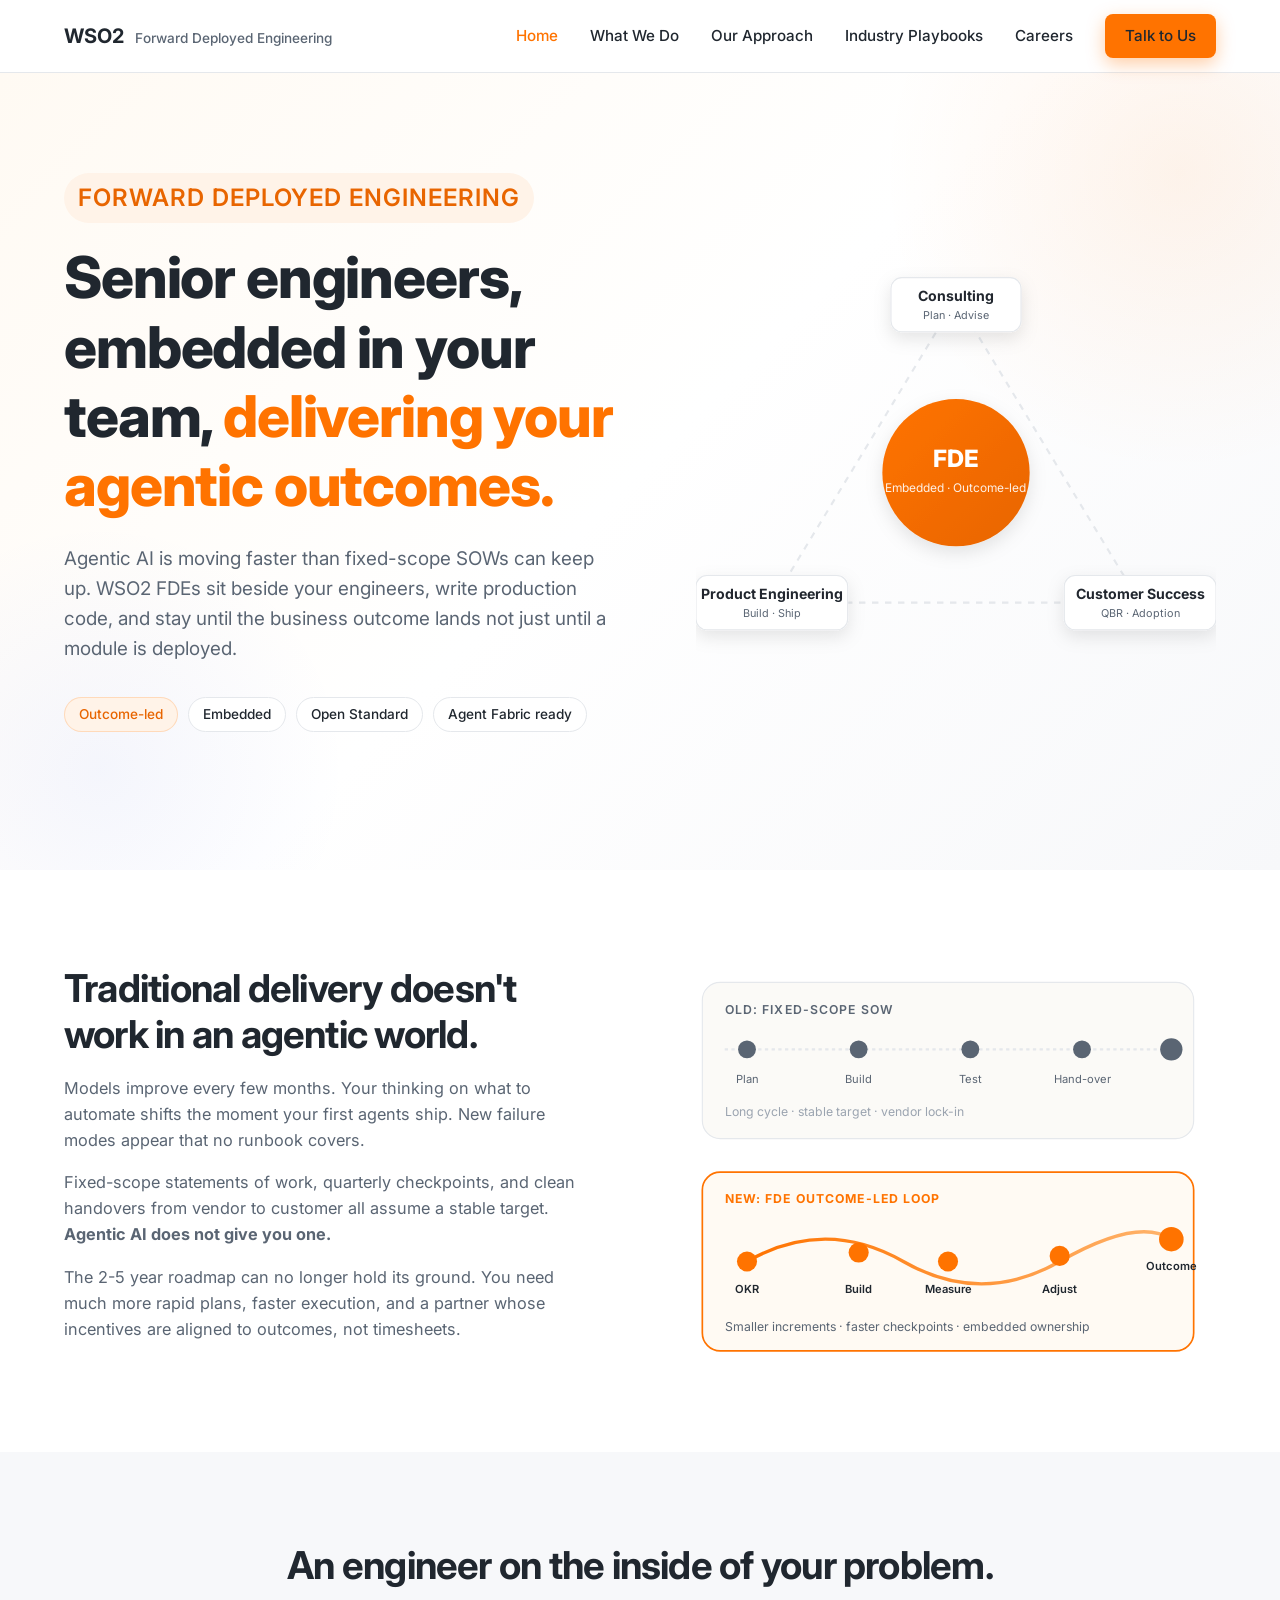
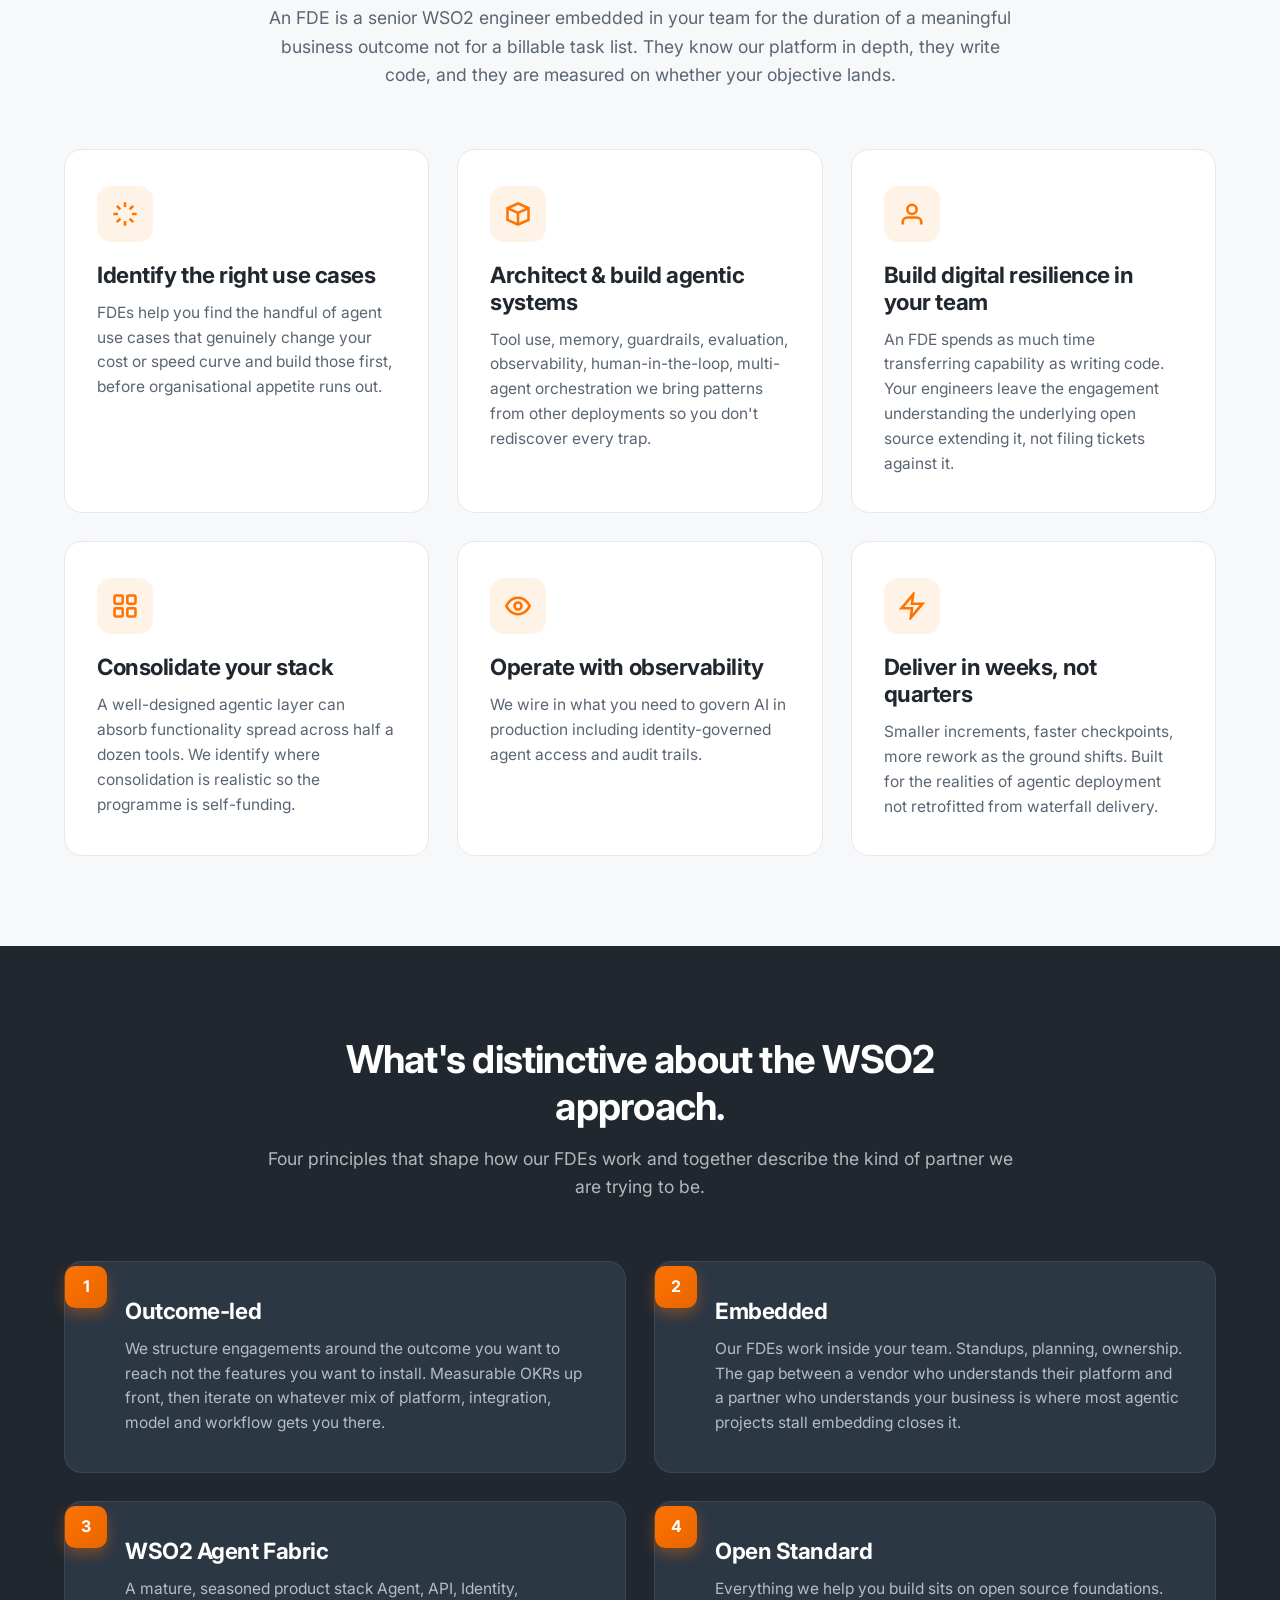
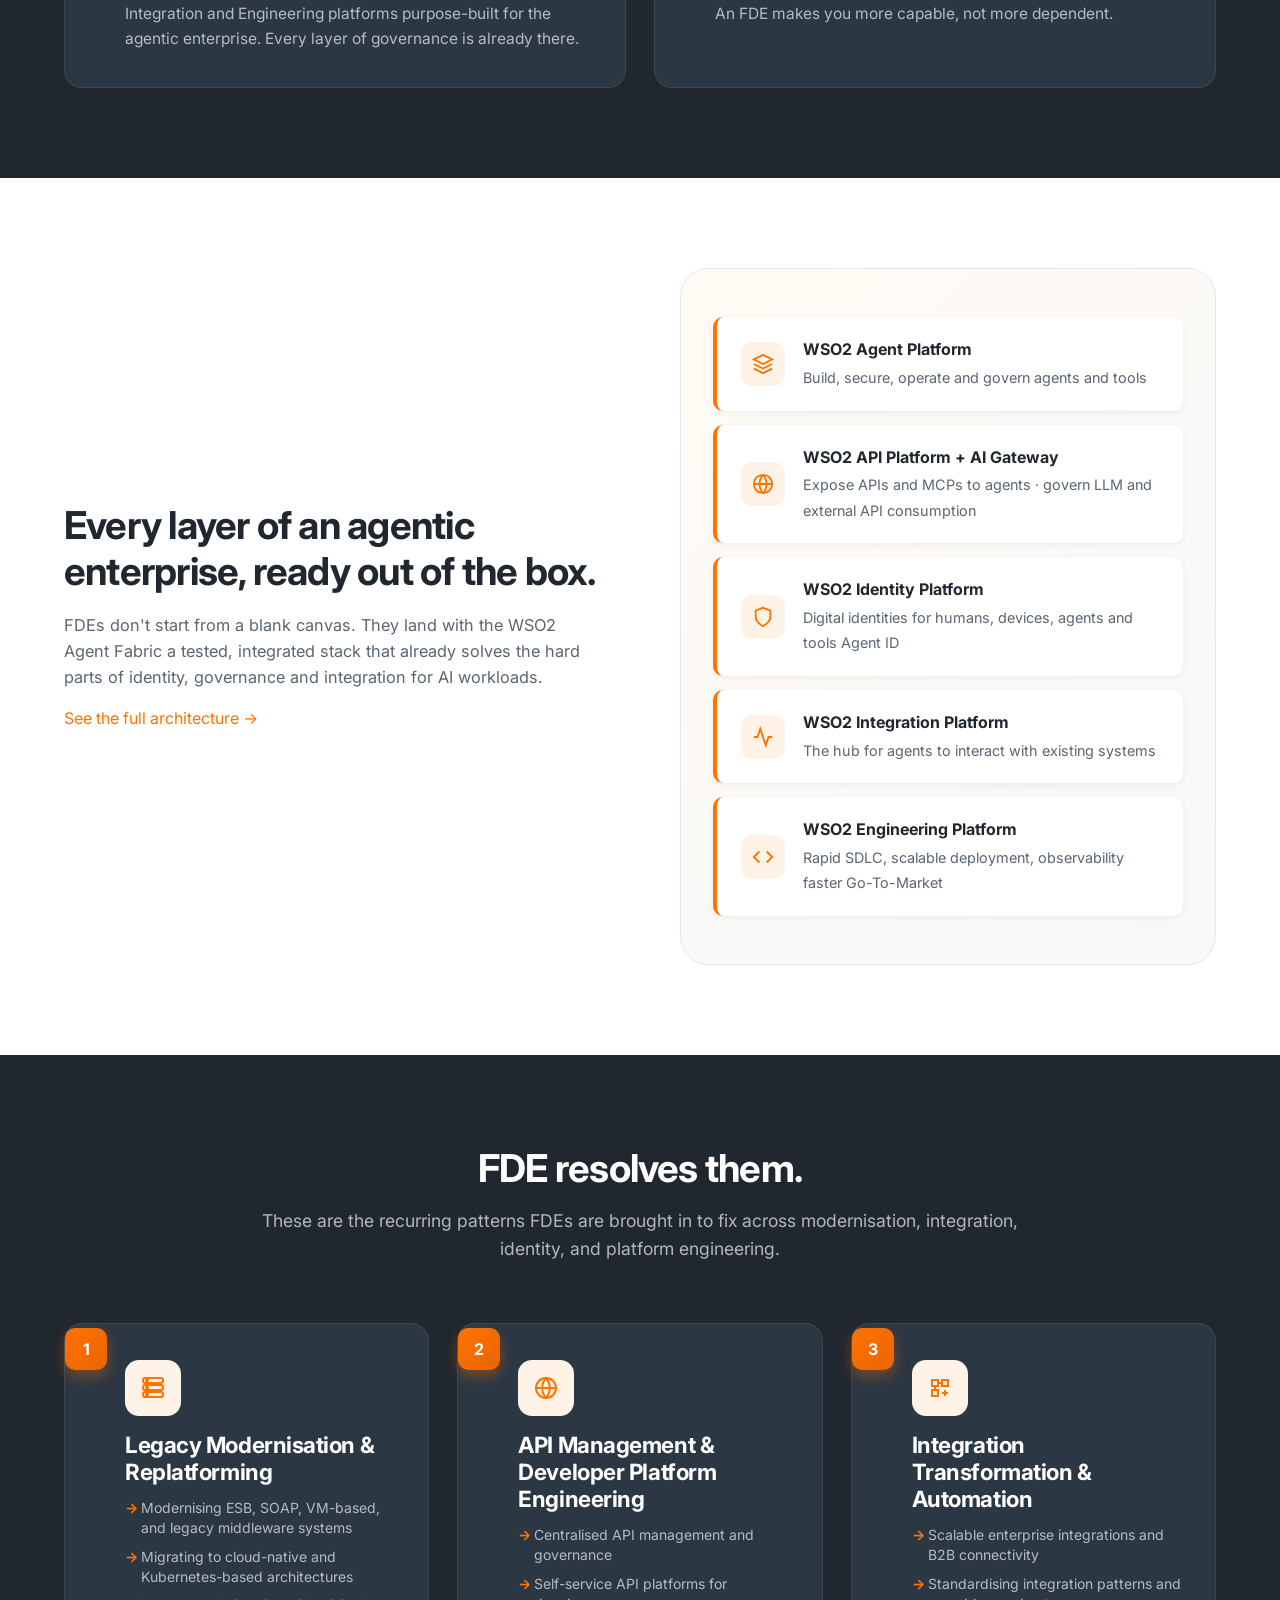
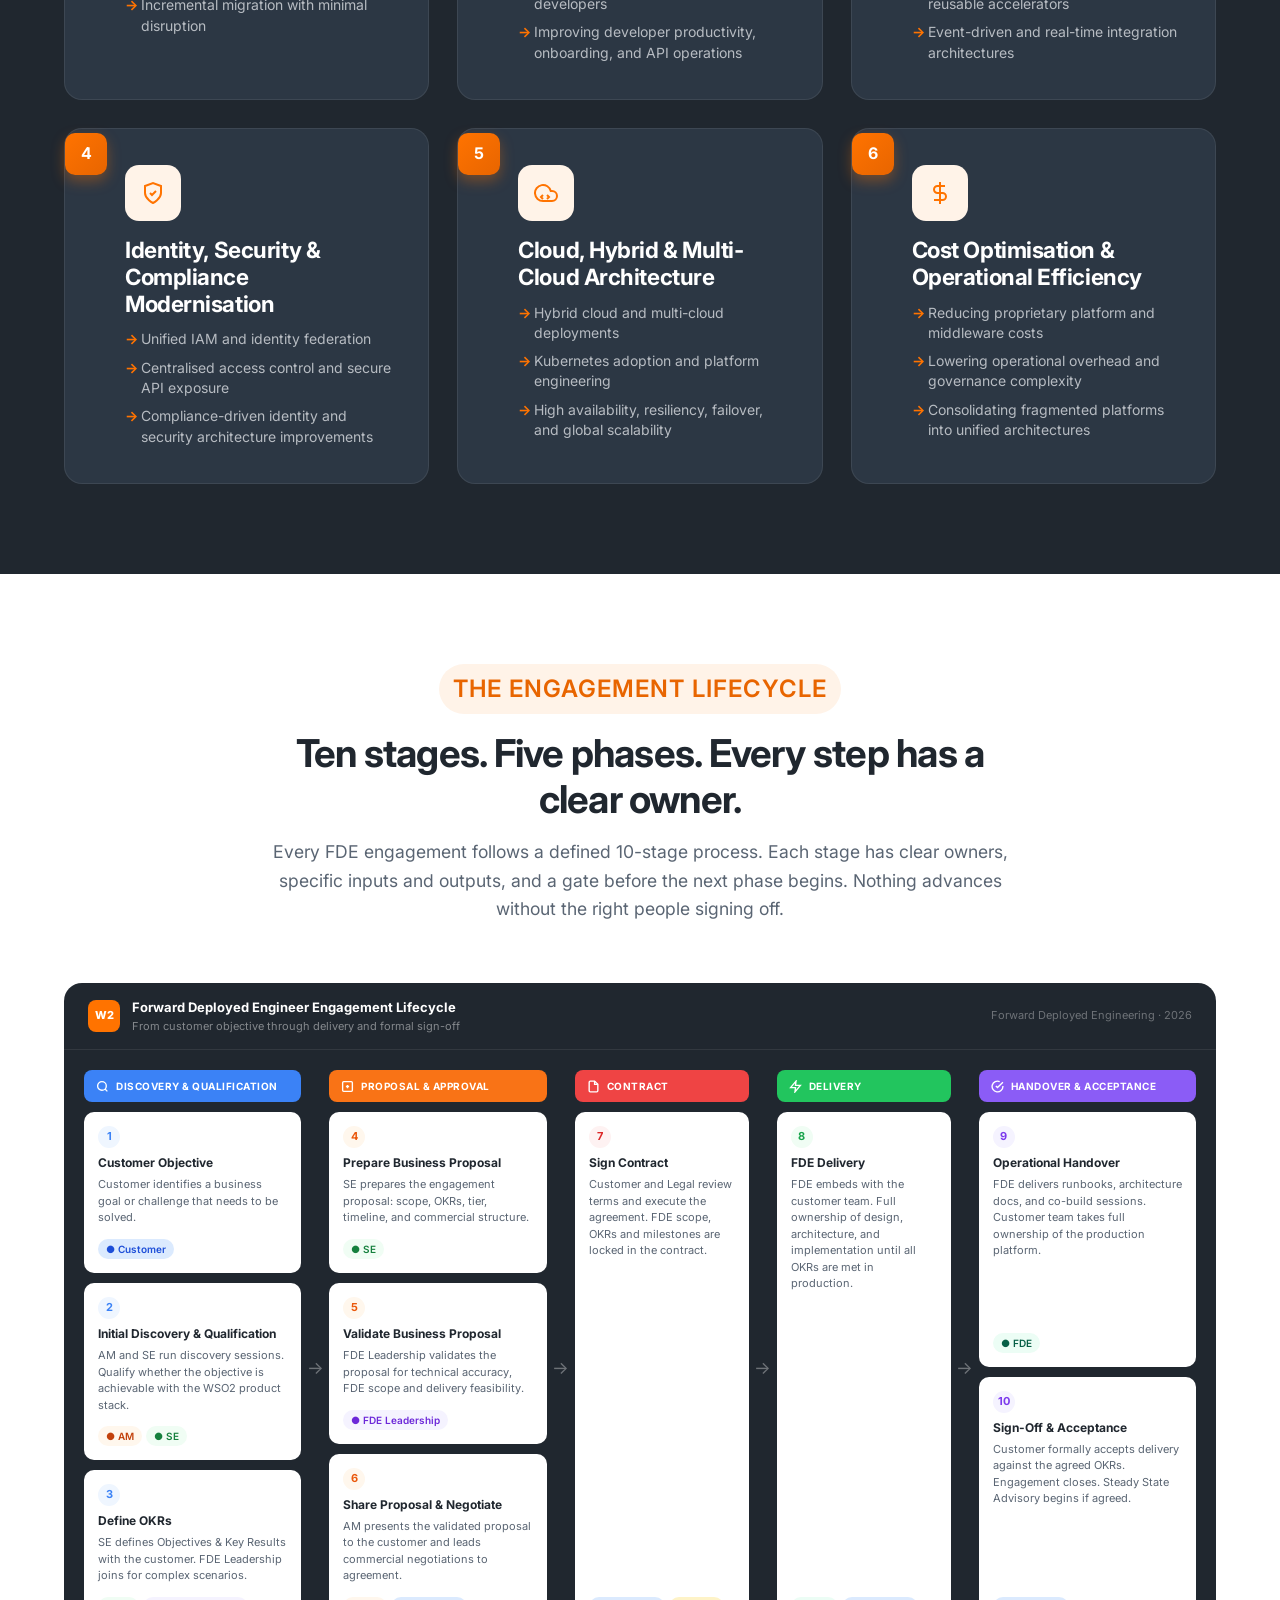
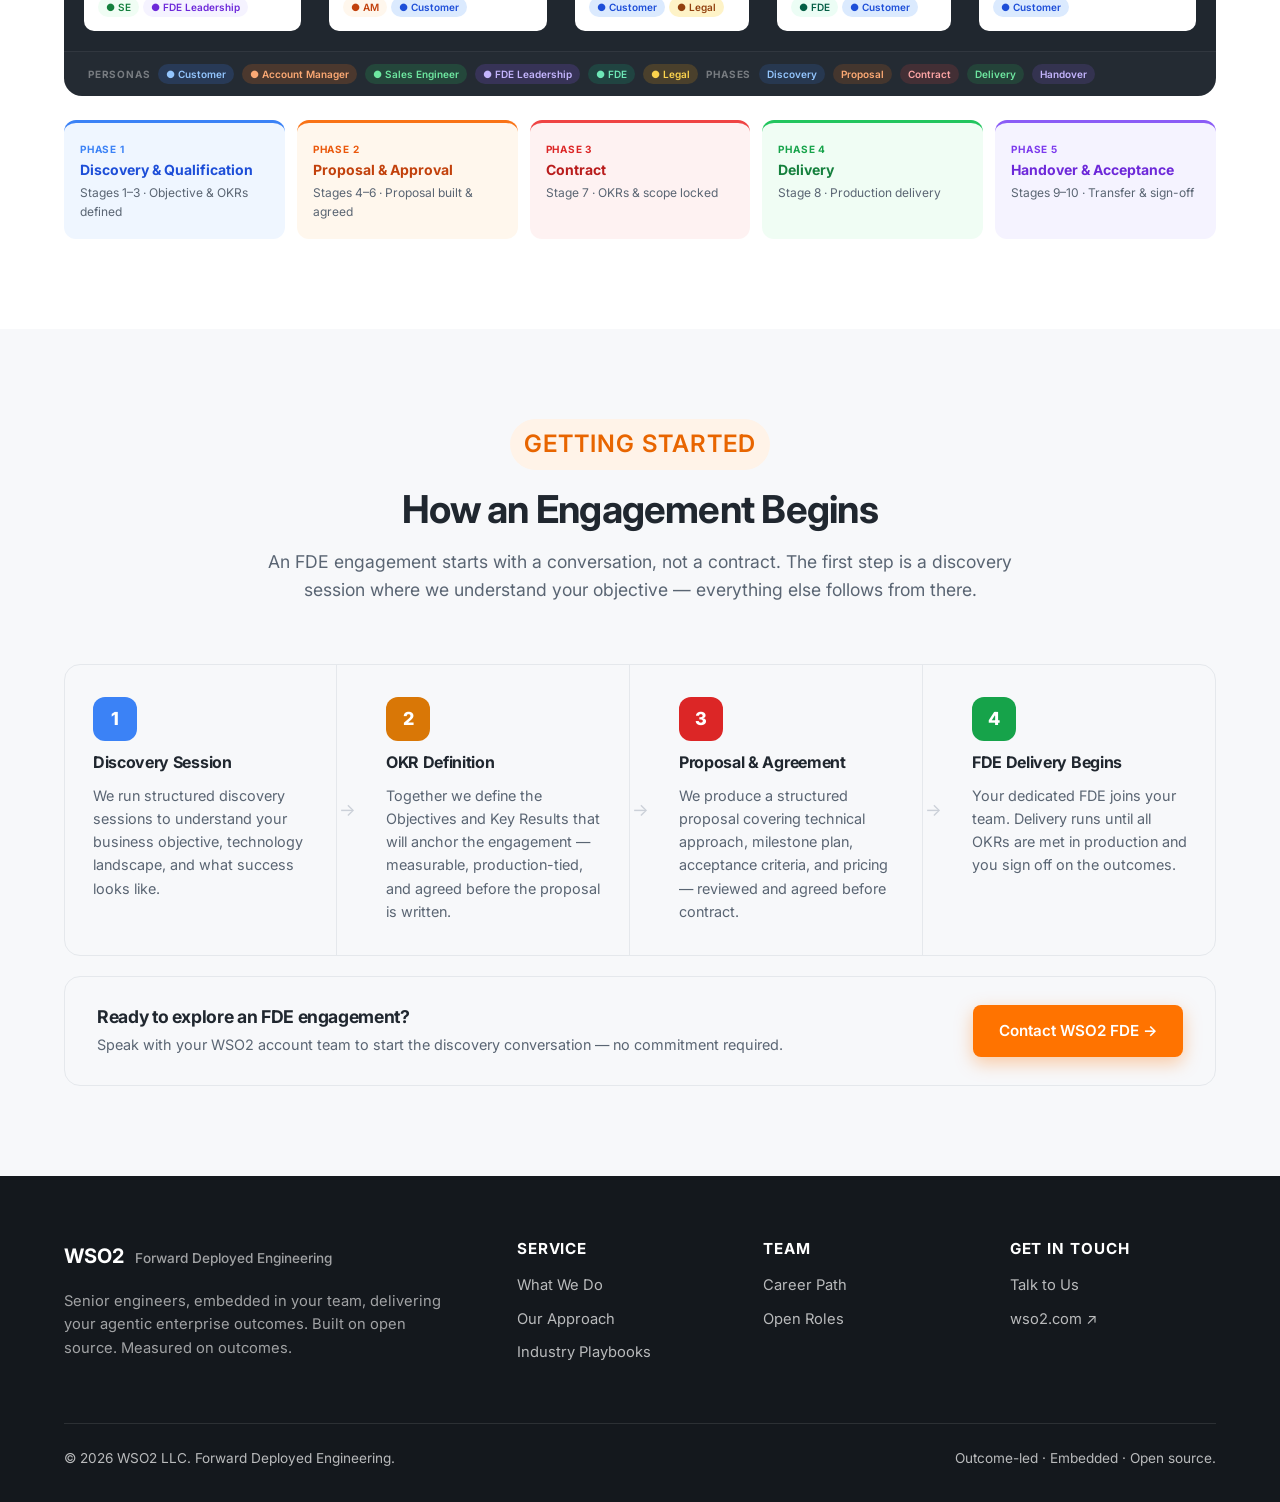
==== commit e7b09c90: "Auto-format index.html (linter whitespace normalisation) Co-Authored-By: Claude Sonnet 4.6 <noreply@" ====
--- a/index.html
+++ b/index.html
@@ -413,16 +413,26 @@
 
       /* ── Challenge category cards ───────────────────────── */
       .card-list {
-        list-style: none; padding: 0; margin: 10px 0 0;
-        display: flex; flex-direction: column; gap: 8px;
+        list-style: none;
+        padding: 0;
+        margin: 10px 0 0;
+        display: flex;
+        flex-direction: column;
+        gap: 8px;
       }
       .card-list li {
-        font-size: 0.875rem; color: rgba(229,232,236,0.75);
-        padding-left: 16px; position: relative; line-height: 1.45;
+        font-size: 0.875rem;
+        color: rgba(229, 232, 236, 0.75);
+        padding-left: 16px;
+        position: relative;
+        line-height: 1.45;
       }
       .card-list li::before {
-        content: "→"; position: absolute; left: 0;
-        color: var(--wso2-orange); font-weight: 700;
+        content: "→";
+        position: absolute;
+        left: 0;
+        color: var(--wso2-orange);
+        font-weight: 700;
       }
     </style>
   </head>
@@ -1204,91 +1214,174 @@
     <section class="section-dark">
       <div class="container">
         <div class="section-head reveal">
-          <span class="eyebrow" style="background:rgba(255,115,0,0.15);color:#FFB36B;">Where FDEs engage</span>
-          <h2>Six challenge areas. One team that resolves them.</h2>
-          <p>These are the recurring patterns FDEs are brought in to fix — across modernisation, integration, identity, and platform engineering.</p>
+          <h2>FDE resolves them.</h2>
+          <p>
+            These are the recurring patterns FDEs are brought in to fix across
+            modernisation, integration, identity, and platform engineering.
+          </p>
         </div>
 
         <div class="grid-3 reveal">
-
           <div class="card pillar">
             <span class="num">1</span>
-            <div class="icon" style="margin-bottom:16px;">
-              <svg width="24" height="24" viewBox="0 0 24 24" fill="none" stroke="currentColor" stroke-width="2"><rect x="2" y="2" width="20" height="5" rx="2"/><rect x="2" y="9" width="20" height="5" rx="2"/><rect x="2" y="16" width="20" height="5" rx="2"/><circle cx="6" cy="4.5" r="1" fill="currentColor"/><circle cx="6" cy="11.5" r="1" fill="currentColor"/><circle cx="6" cy="18.5" r="1" fill="currentColor"/></svg>
+            <div class="icon" style="margin-bottom: 16px">
+              <svg
+                width="24"
+                height="24"
+                viewBox="0 0 24 24"
+                fill="none"
+                stroke="currentColor"
+                stroke-width="2"
+              >
+                <rect x="2" y="2" width="20" height="5" rx="2" />
+                <rect x="2" y="9" width="20" height="5" rx="2" />
+                <rect x="2" y="16" width="20" height="5" rx="2" />
+                <circle cx="6" cy="4.5" r="1" fill="currentColor" />
+                <circle cx="6" cy="11.5" r="1" fill="currentColor" />
+                <circle cx="6" cy="18.5" r="1" fill="currentColor" />
+              </svg>
             </div>
             <h3>Legacy Modernisation &amp; Replatforming</h3>
             <ul class="card-list">
-              <li>Modernising ESB, SOAP, VM-based, and legacy middleware systems</li>
-              <li>Migrating to cloud-native and Kubernetes-based architectures</li>
+              <li>
+                Modernising ESB, SOAP, VM-based, and legacy middleware systems
+              </li>
+              <li>
+                Migrating to cloud-native and Kubernetes-based architectures
+              </li>
               <li>Incremental migration with minimal disruption</li>
             </ul>
           </div>
 
           <div class="card pillar">
             <span class="num">2</span>
-            <div class="icon" style="margin-bottom:16px;">
-              <svg width="24" height="24" viewBox="0 0 24 24" fill="none" stroke="currentColor" stroke-width="2"><circle cx="12" cy="12" r="10"/><path d="M2 12h20M12 2a15.3 15.3 0 010 20M12 2a15.3 15.3 0 000 20"/></svg>
+            <div class="icon" style="margin-bottom: 16px">
+              <svg
+                width="24"
+                height="24"
+                viewBox="0 0 24 24"
+                fill="none"
+                stroke="currentColor"
+                stroke-width="2"
+              >
+                <circle cx="12" cy="12" r="10" />
+                <path
+                  d="M2 12h20M12 2a15.3 15.3 0 010 20M12 2a15.3 15.3 0 000 20"
+                />
+              </svg>
             </div>
             <h3>API Management &amp; Developer Platform Engineering</h3>
             <ul class="card-list">
               <li>Centralised API management and governance</li>
               <li>Self-service API platforms for developers</li>
-              <li>Improving developer productivity, onboarding, and API operations</li>
+              <li>
+                Improving developer productivity, onboarding, and API operations
+              </li>
             </ul>
           </div>
 
           <div class="card pillar">
             <span class="num">3</span>
-            <div class="icon" style="margin-bottom:16px;">
-              <svg width="24" height="24" viewBox="0 0 24 24" fill="none" stroke="currentColor" stroke-width="2"><path d="M4 4h6v6H4z M14 4h6v6h-6z M4 14h6v6H4z M20 17h-6M17 14v6"/><path d="M10 7h4M7 10v4"/></svg>
+            <div class="icon" style="margin-bottom: 16px">
+              <svg
+                width="24"
+                height="24"
+                viewBox="0 0 24 24"
+                fill="none"
+                stroke="currentColor"
+                stroke-width="2"
+              >
+                <path
+                  d="M4 4h6v6H4z M14 4h6v6h-6z M4 14h6v6H4z M20 17h-6M17 14v6"
+                />
+                <path d="M10 7h4M7 10v4" />
+              </svg>
             </div>
             <h3>Integration Transformation &amp; Automation</h3>
             <ul class="card-list">
               <li>Scalable enterprise integrations and B2B connectivity</li>
-              <li>Standardising integration patterns and reusable accelerators</li>
+              <li>
+                Standardising integration patterns and reusable accelerators
+              </li>
               <li>Event-driven and real-time integration architectures</li>
             </ul>
           </div>
 
           <div class="card pillar">
             <span class="num">4</span>
-            <div class="icon" style="margin-bottom:16px;">
-              <svg width="24" height="24" viewBox="0 0 24 24" fill="none" stroke="currentColor" stroke-width="2"><path d="M12 22s8-4 8-10V5l-8-3-8 3v7c0 6 8 10 8 10z"/><path d="M9 12l2 2 4-4"/></svg>
+            <div class="icon" style="margin-bottom: 16px">
+              <svg
+                width="24"
+                height="24"
+                viewBox="0 0 24 24"
+                fill="none"
+                stroke="currentColor"
+                stroke-width="2"
+              >
+                <path d="M12 22s8-4 8-10V5l-8-3-8 3v7c0 6 8 10 8 10z" />
+                <path d="M9 12l2 2 4-4" />
+              </svg>
             </div>
             <h3>Identity, Security &amp; Compliance Modernisation</h3>
             <ul class="card-list">
               <li>Unified IAM and identity federation</li>
               <li>Centralised access control and secure API exposure</li>
-              <li>Compliance-driven identity and security architecture improvements</li>
+              <li>
+                Compliance-driven identity and security architecture
+                improvements
+              </li>
             </ul>
           </div>
 
           <div class="card pillar">
             <span class="num">5</span>
-            <div class="icon" style="margin-bottom:16px;">
-              <svg width="24" height="24" viewBox="0 0 24 24" fill="none" stroke="currentColor" stroke-width="2"><path d="M18 10h-1.26A8 8 0 109 20h9a5 5 0 000-10z"/><path d="M13 14l2 2-2 2M9 14l-2 2 2 2"/></svg>
+            <div class="icon" style="margin-bottom: 16px">
+              <svg
+                width="24"
+                height="24"
+                viewBox="0 0 24 24"
+                fill="none"
+                stroke="currentColor"
+                stroke-width="2"
+              >
+                <path d="M18 10h-1.26A8 8 0 109 20h9a5 5 0 000-10z" />
+                <path d="M13 14l2 2-2 2M9 14l-2 2 2 2" />
+              </svg>
             </div>
             <h3>Cloud, Hybrid &amp; Multi-Cloud Architecture</h3>
             <ul class="card-list">
               <li>Hybrid cloud and multi-cloud deployments</li>
               <li>Kubernetes adoption and platform engineering</li>
-              <li>High availability, resiliency, failover, and global scalability</li>
+              <li>
+                High availability, resiliency, failover, and global scalability
+              </li>
             </ul>
           </div>
 
           <div class="card pillar">
             <span class="num">6</span>
-            <div class="icon" style="margin-bottom:16px;">
-              <svg width="24" height="24" viewBox="0 0 24 24" fill="none" stroke="currentColor" stroke-width="2"><line x1="12" y1="1" x2="12" y2="23"/><path d="M17 5H9.5a3.5 3.5 0 000 7h5a3.5 3.5 0 010 7H6"/></svg>
+            <div class="icon" style="margin-bottom: 16px">
+              <svg
+                width="24"
+                height="24"
+                viewBox="0 0 24 24"
+                fill="none"
+                stroke="currentColor"
+                stroke-width="2"
+              >
+                <line x1="12" y1="1" x2="12" y2="23" />
+                <path d="M17 5H9.5a3.5 3.5 0 000 7h5a3.5 3.5 0 010 7H6" />
+              </svg>
             </div>
             <h3>Cost Optimisation &amp; Operational Efficiency</h3>
             <ul class="card-list">
               <li>Reducing proprietary platform and middleware costs</li>
               <li>Lowering operational overhead and governance complexity</li>
-              <li>Consolidating fragmented platforms into unified architectures</li>
+              <li>
+                Consolidating fragmented platforms into unified architectures
+              </li>
             </ul>
           </div>
-
         </div>
       </div>
     </section>
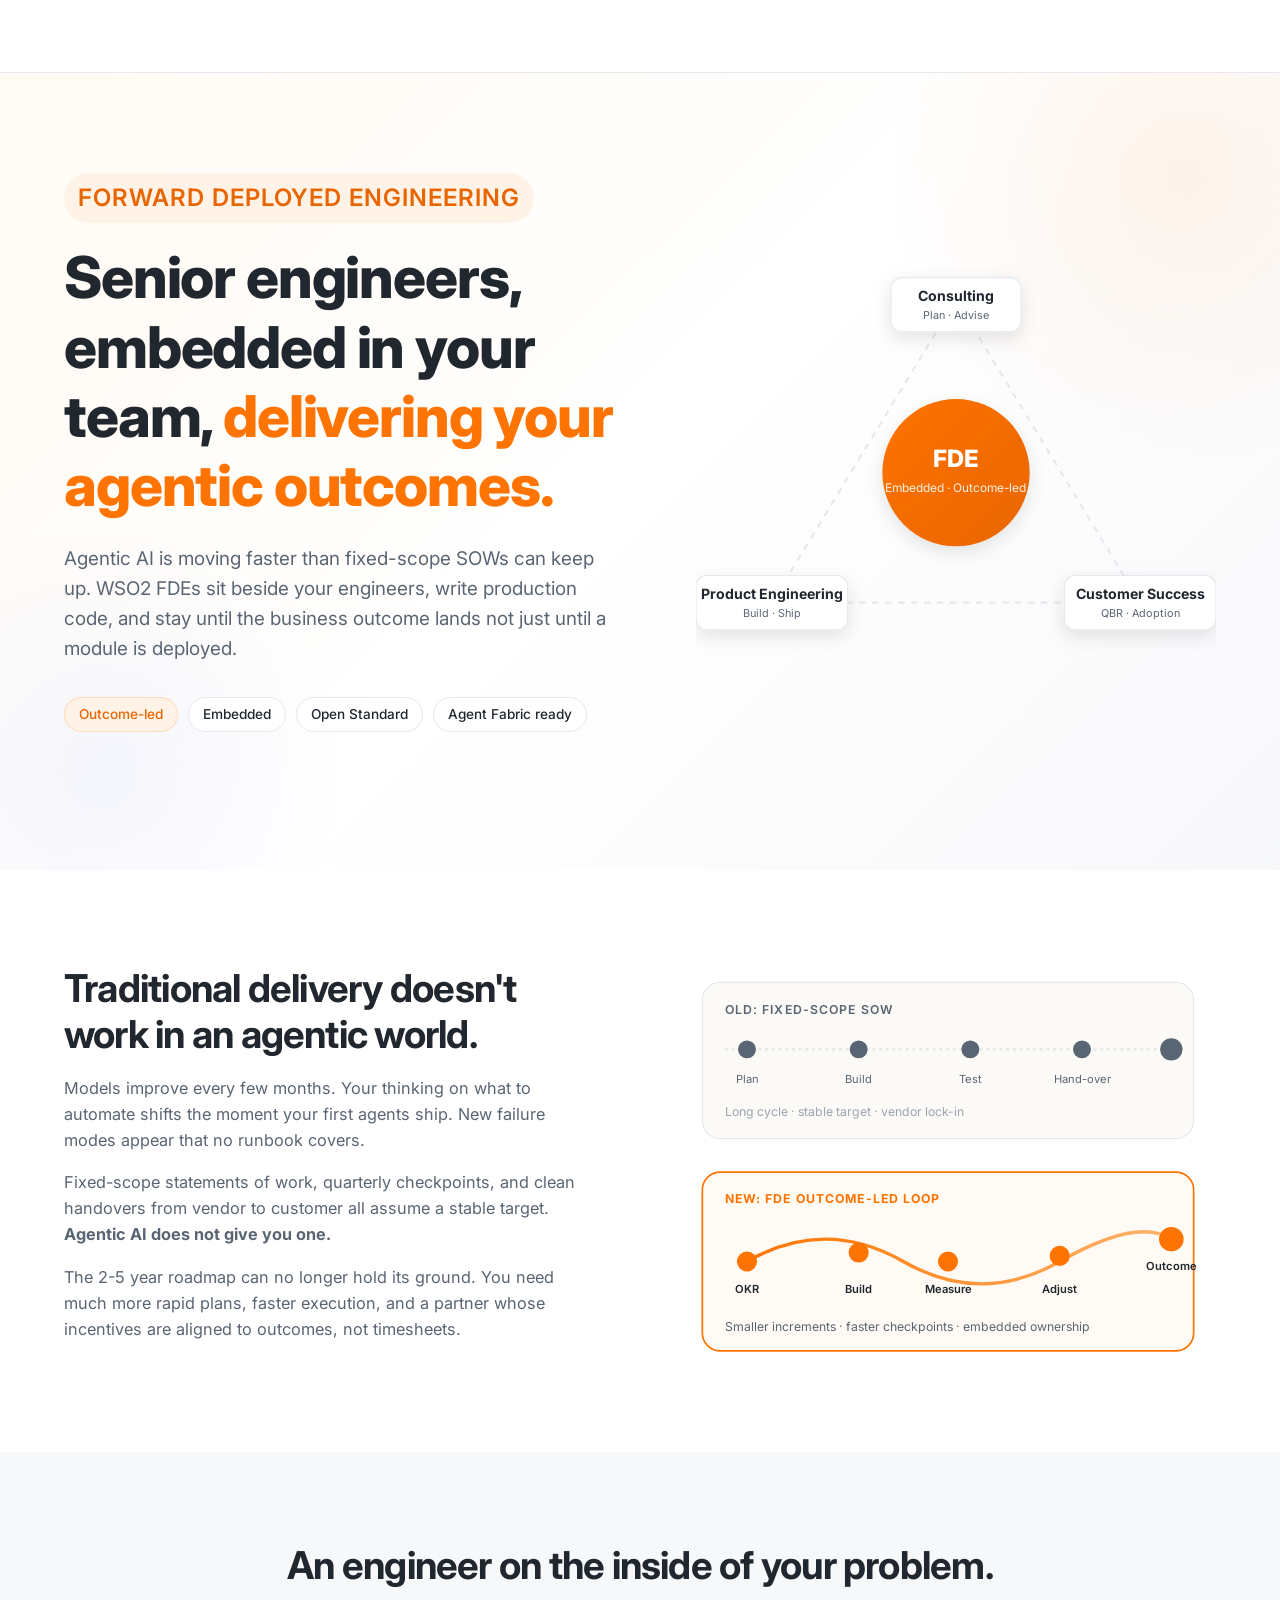
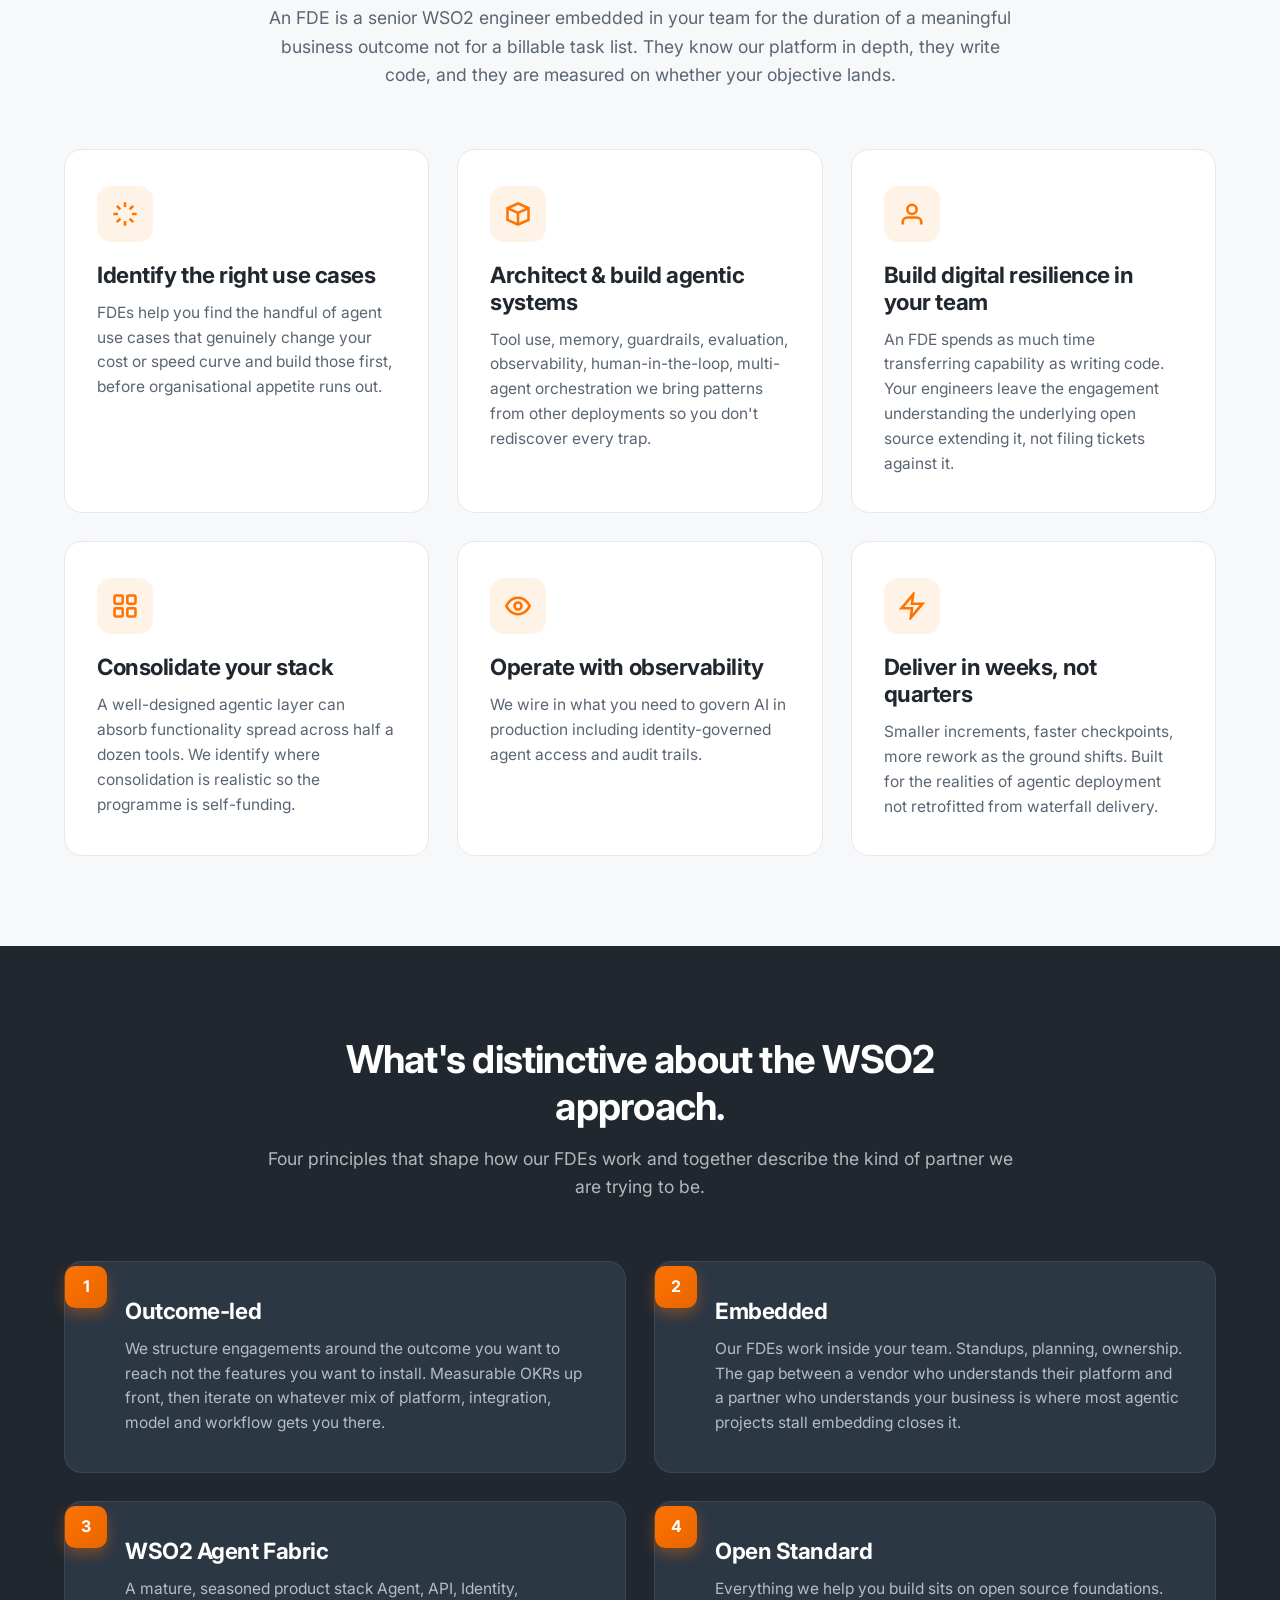
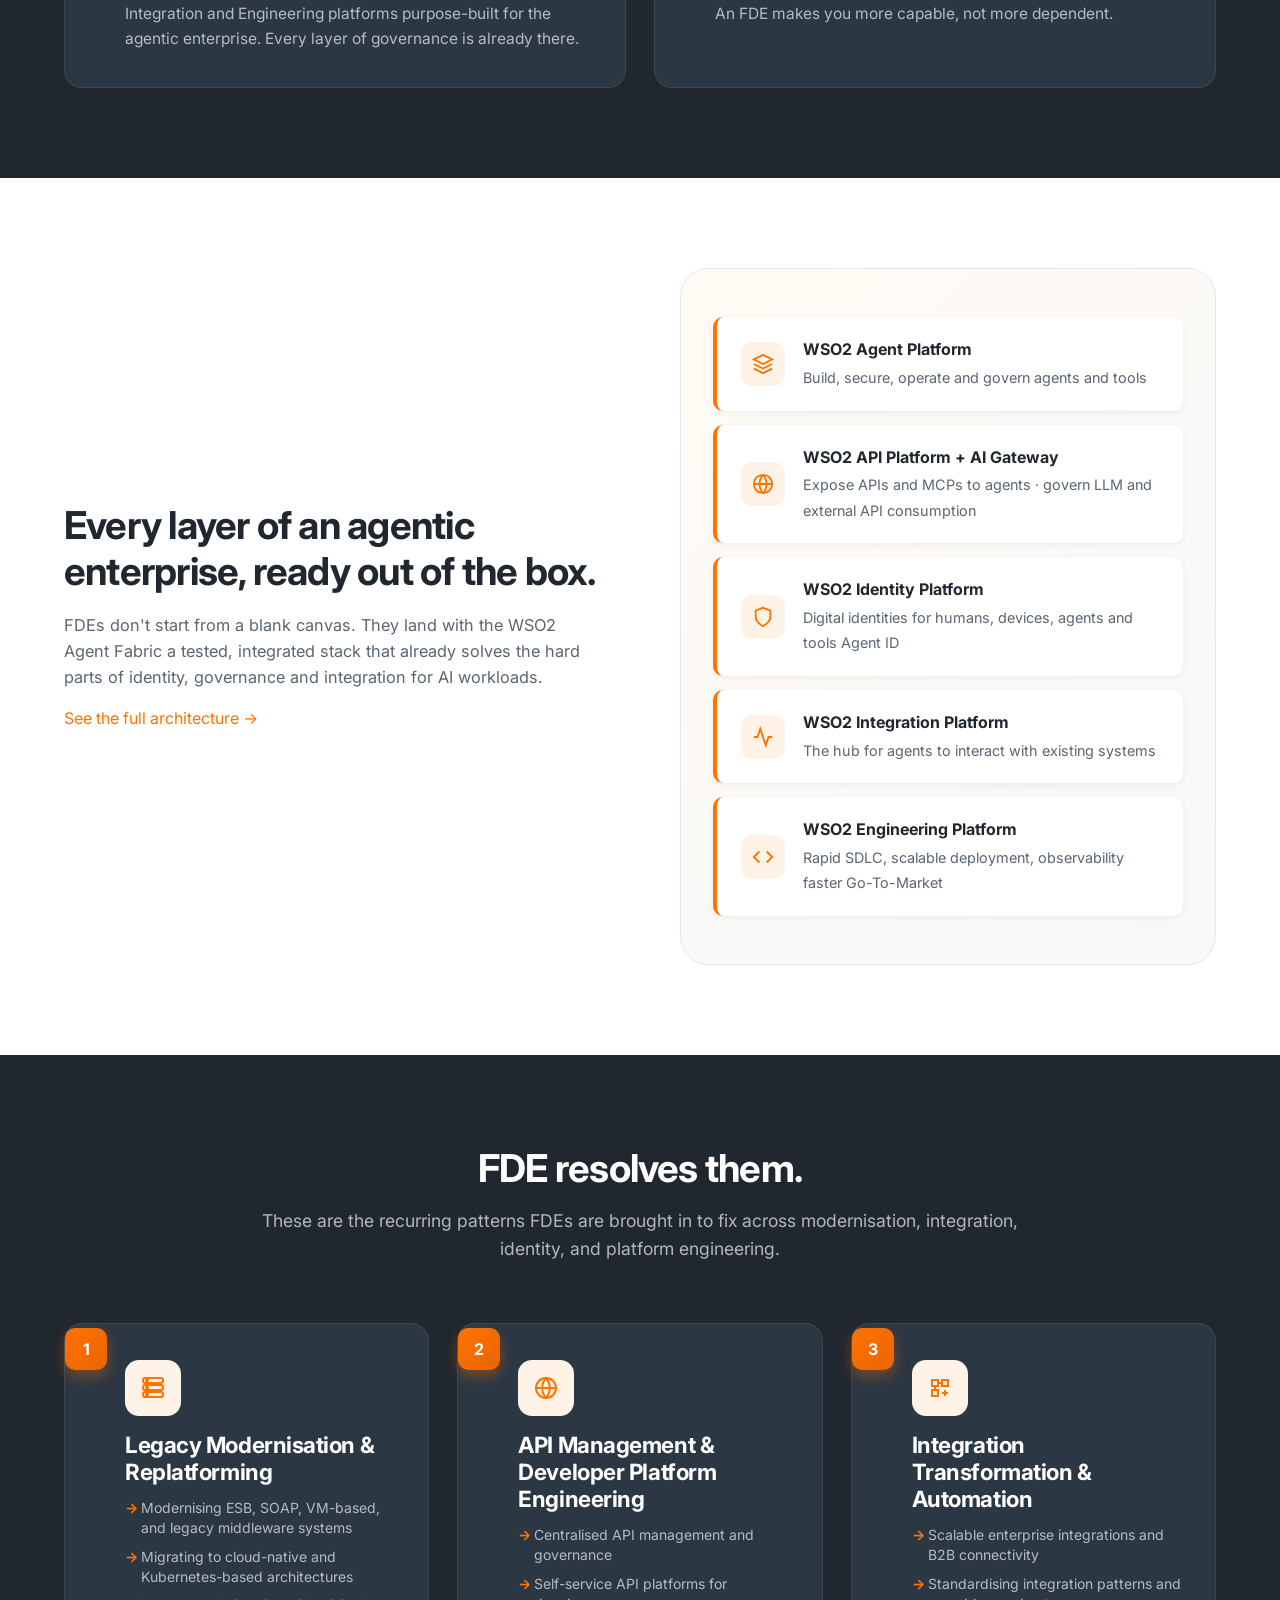
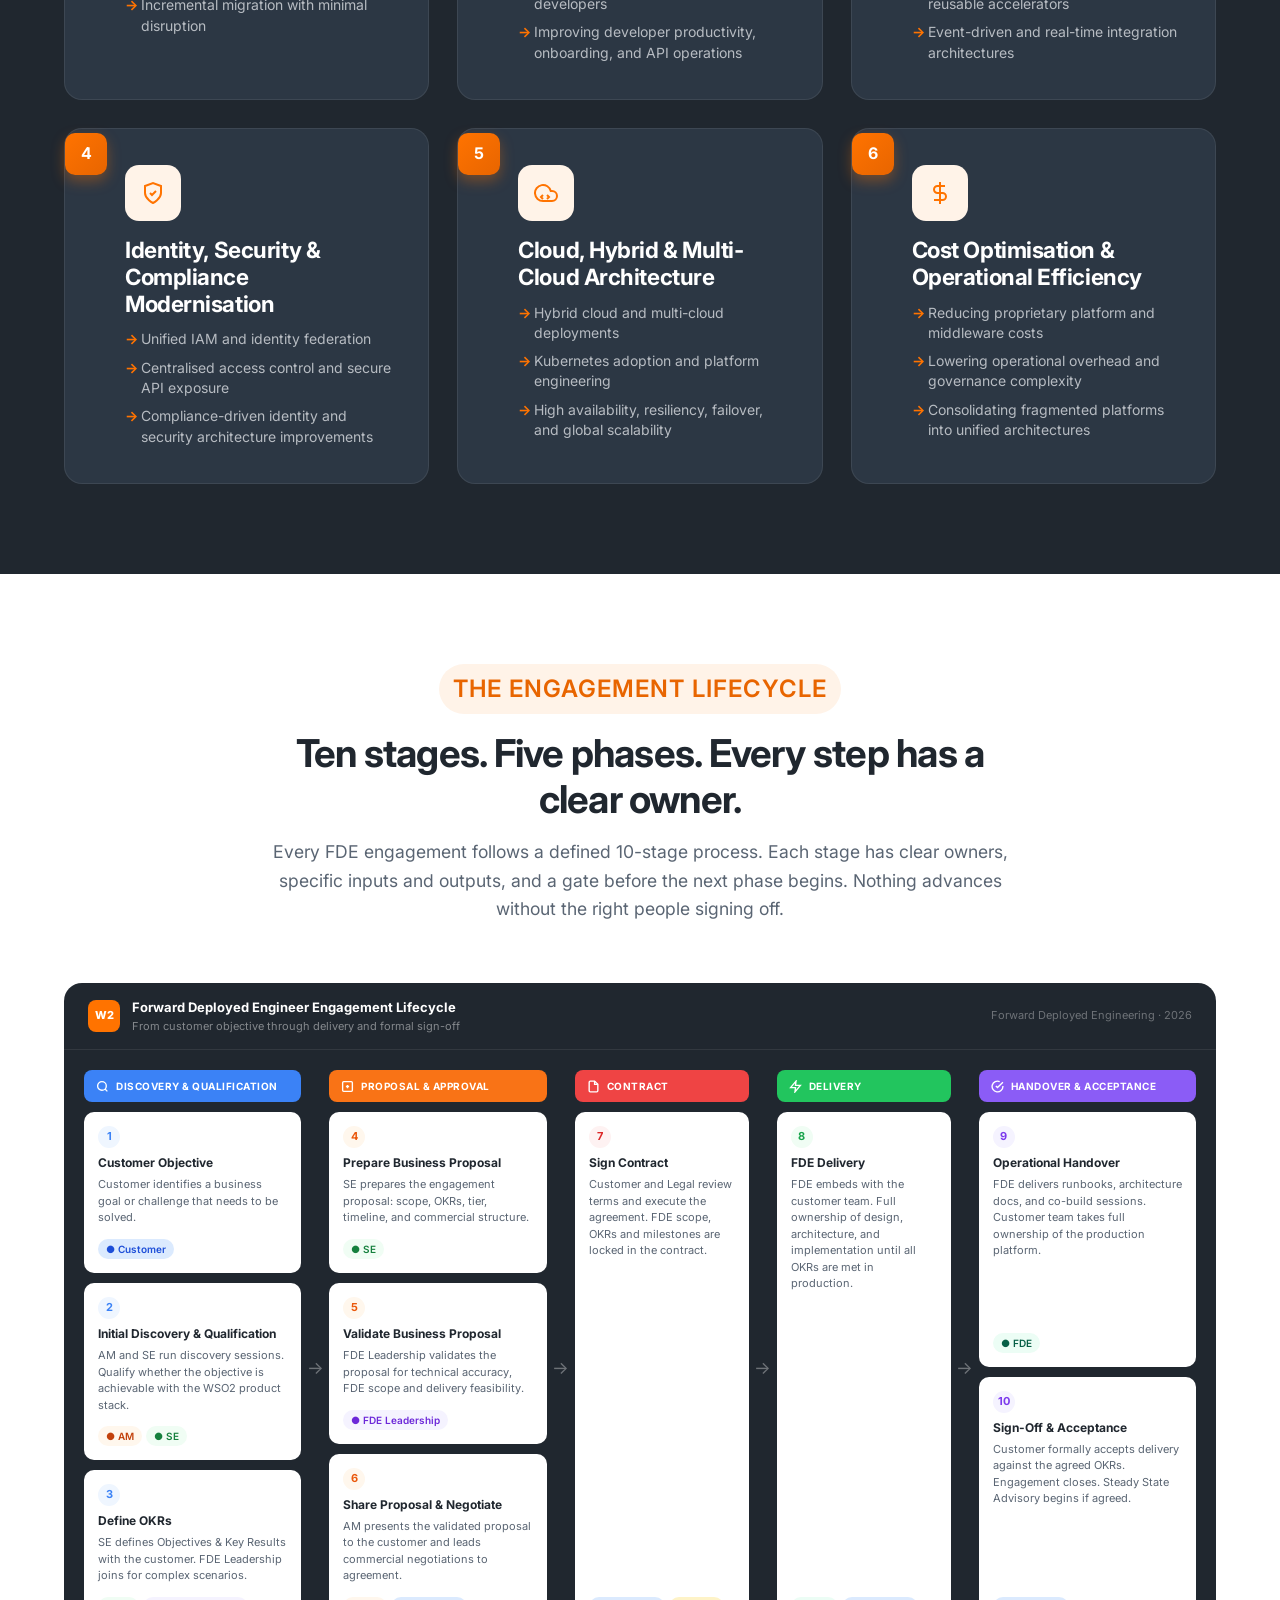
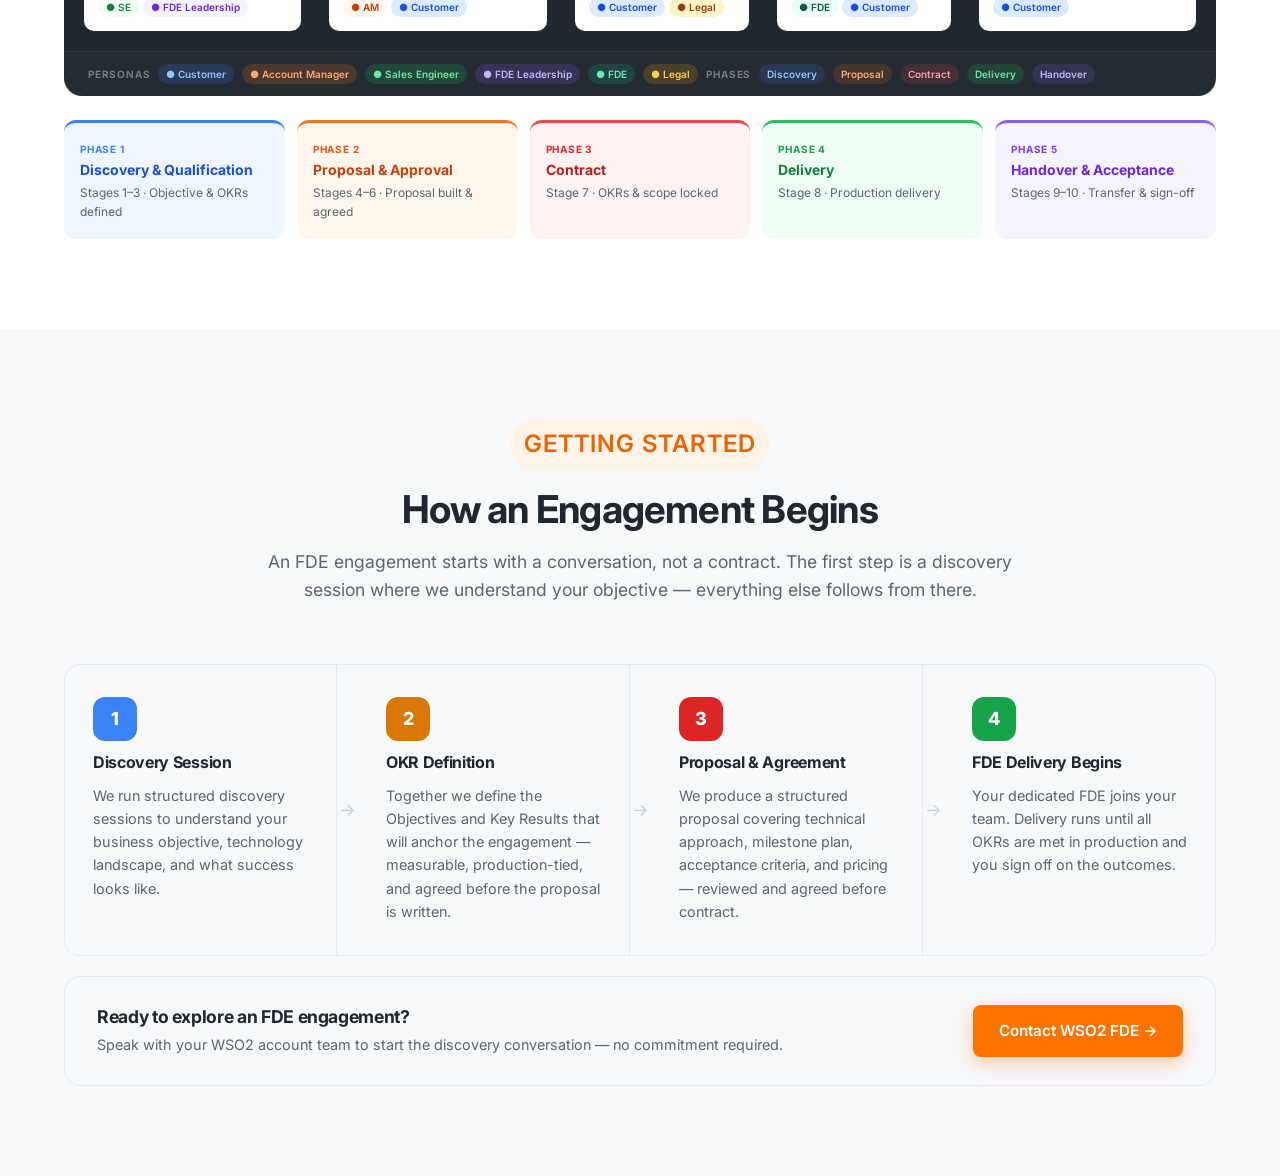
==== commit bf920d24: "Auto-format index.html (linter whitespace normalisation) Co-Authored-By: Claude Sonnet 4.6 <noreply@" ====
--- a/index.html
+++ b/index.html
@@ -440,32 +440,9 @@
     <!-- ===== NAV ===== -->
     <header class="nav">
       <div class="nav-inner">
-        <a href="index.html" class="logo">
-          <span
-            >WSO2
-            <span class="logo-sub">Forward Deployed Engineering</span></span
-          >
-        </a>
         <button class="nav-toggle" aria-label="Toggle navigation">
           <span></span><span></span><span></span>
         </button>
-        <nav>
-          <ul class="nav-links">
-            <li><a href="index.html" class="active">Home</a></li>
-            <li><a href="services.html">What We Do</a></li>
-            <li><a href="approach.html">Our Approach</a></li>
-            <li><a href="industry-playbooks.html">Industry Playbooks</a></li>
-            <li><a href="careers.html">Careers</a></li>
-            <li>
-              <a
-                href="contact.html"
-                class="btn btn-primary"
-                style="padding: 10px 20px"
-                >Talk to Us</a
-              >
-            </li>
-          </ul>
-        </nav>
       </div>
     </header>
 
@@ -1932,63 +1909,15 @@
               conversation — no commitment required.
             </p>
           </div>
-          <a href="contact.html" class="btn btn-primary">Contact WSO2 FDE →</a>
+          <a
+            href="https://wso2.com/contact/?ref=consulting-impulse"
+            class="btn btn-primary"
+            >Contact WSO2 FDE →</a
+          >
         </div>
       </div>
     </section>
 
-    <!-- ===== FOOTER ===== -->
-    <footer class="footer">
-      <div class="container">
-        <div class="footer-grid">
-          <div>
-            <div class="logo" style="color: white; margin-bottom: 18px">
-              <span
-                >WSO2
-                <span class="logo-sub" style="color: rgba(255, 255, 255, 0.6)"
-                  >Forward Deployed Engineering</span
-                ></span
-              >
-            </div>
-            <p style="color: rgba(255, 255, 255, 0.6); max-width: 380px">
-              Senior engineers, embedded in your team, delivering your agentic
-              enterprise outcomes. Built on open source. Measured on outcomes.
-            </p>
-          </div>
-          <div>
-            <h4>Service</h4>
-            <ul>
-              <li><a href="services.html">What We Do</a></li>
-              <li><a href="approach.html">Our Approach</a></li>
-              <li><a href="industry-playbooks.html">Industry Playbooks</a></li>
-            </ul>
-          </div>
-          <div>
-            <h4>Team</h4>
-            <ul>
-              <li><a href="careers.html">Career Path</a></li>
-              <li><a href="careers.html#roles">Open Roles</a></li>
-            </ul>
-          </div>
-          <div>
-            <h4>Get in touch</h4>
-            <ul>
-              <li><a href="contact.html">Talk to Us</a></li>
-              <li>
-                <a href="https://wso2.com" target="_blank" rel="noopener"
-                  >wso2.com ↗</a
-                >
-              </li>
-            </ul>
-          </div>
-        </div>
-        <div class="footer-bottom">
-          <span>© 2026 WSO2 LLC. Forward Deployed Engineering.</span>
-          <span>Outcome-led · Embedded · Open source.</span>
-        </div>
-      </div>
-    </footer>
-
     <script src="assets/script.js"></script>
   </body>
 </html>
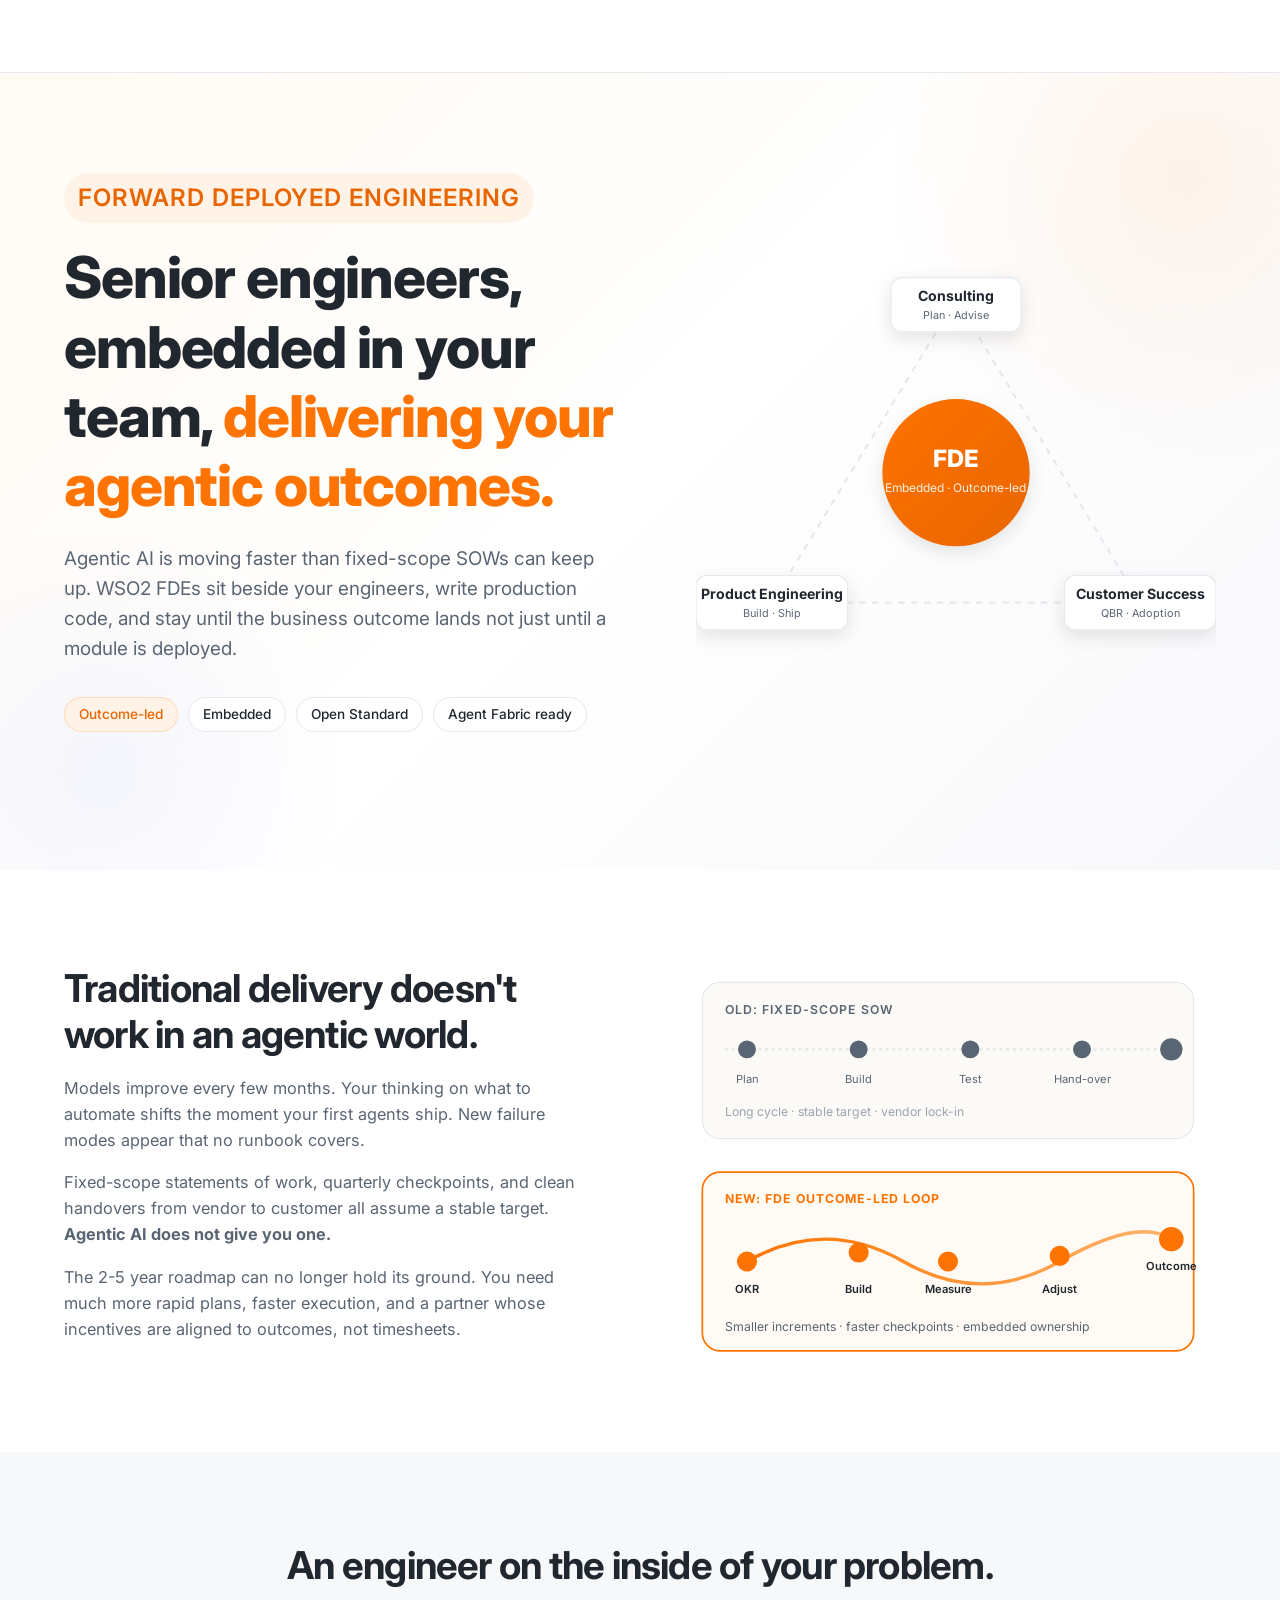
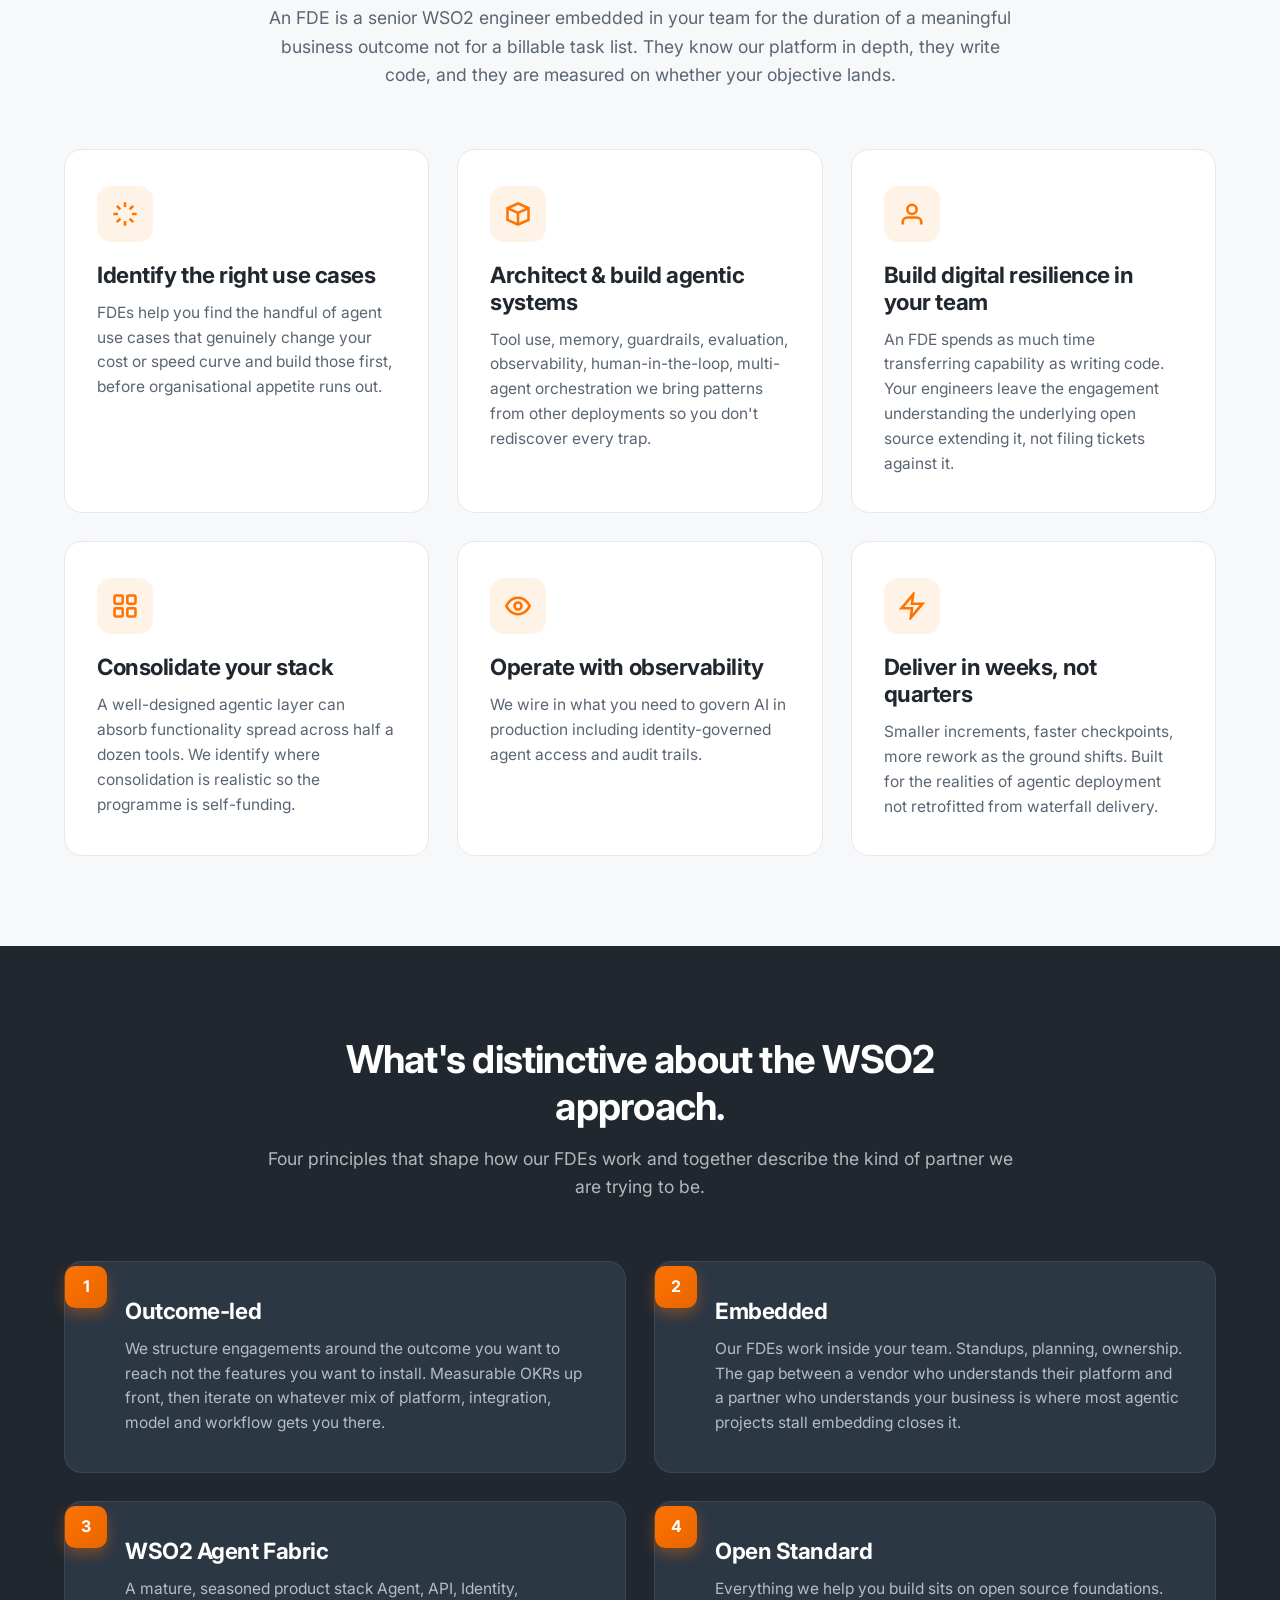
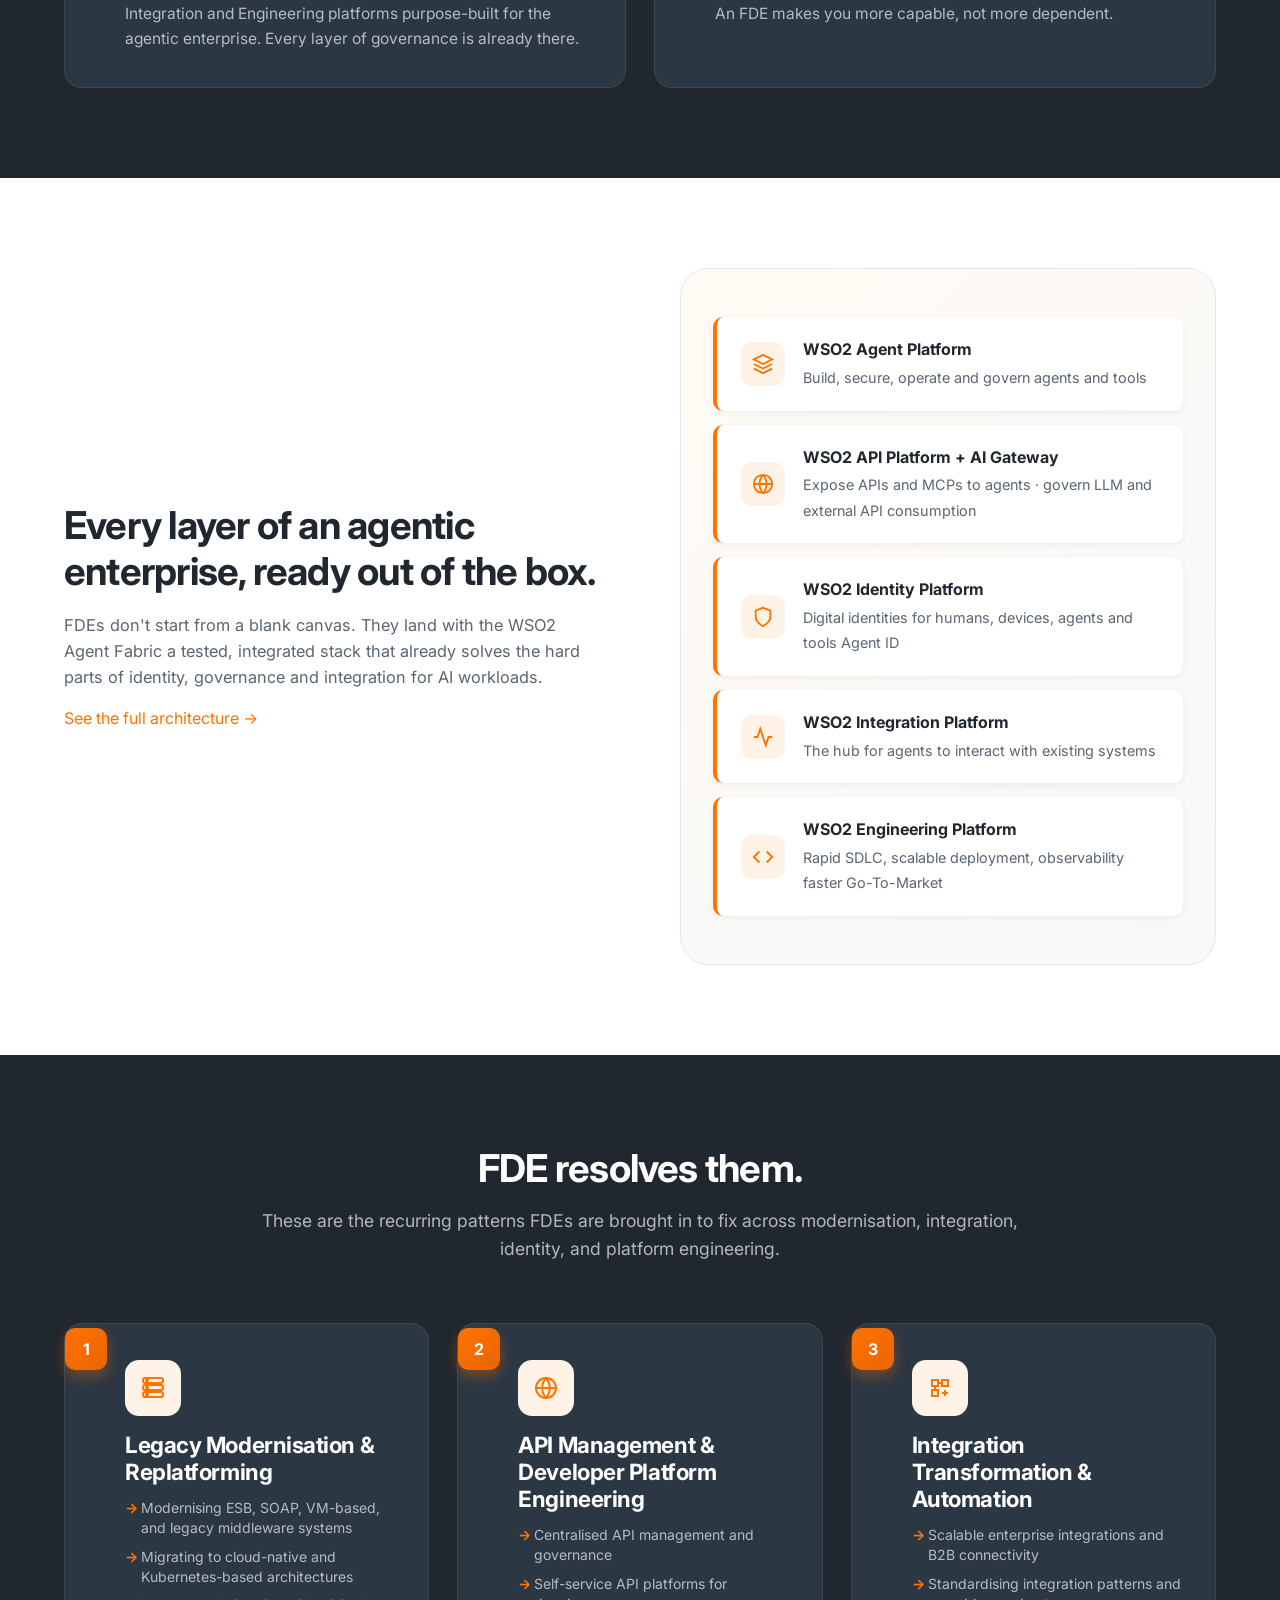
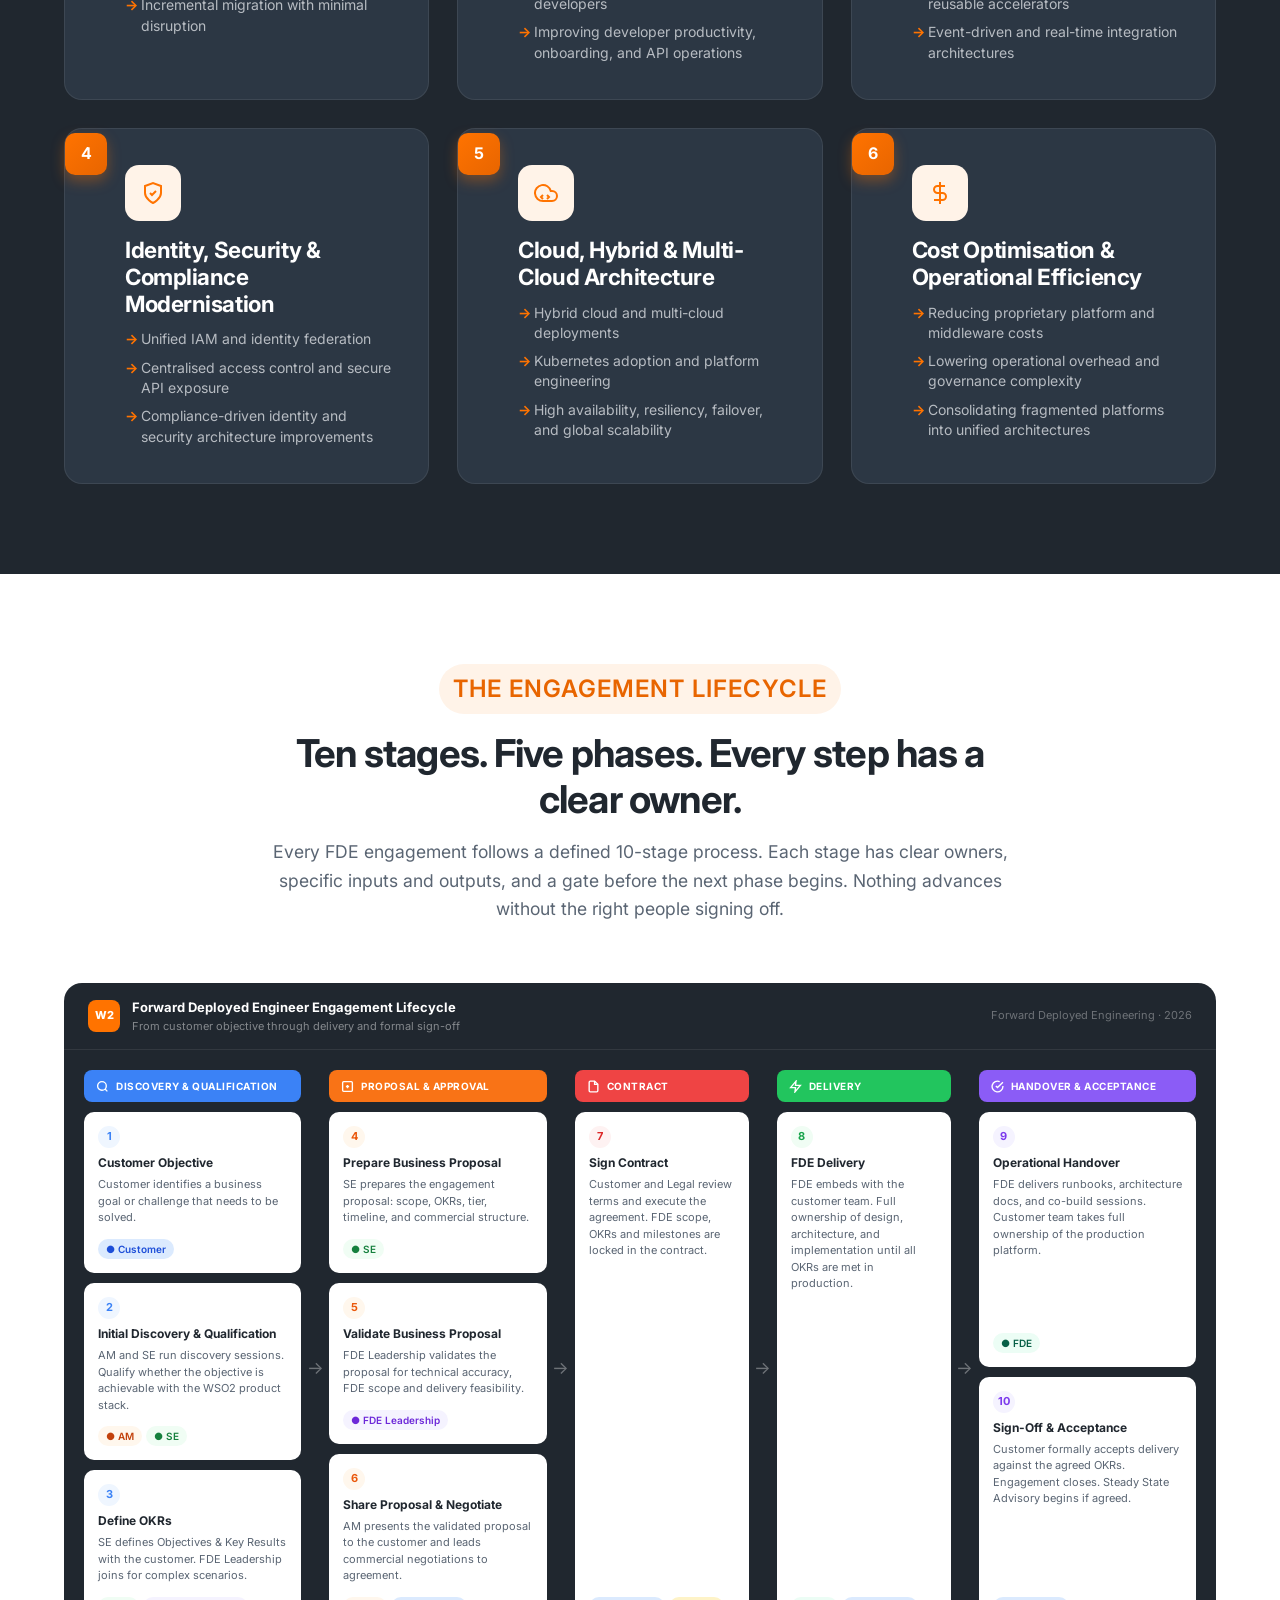
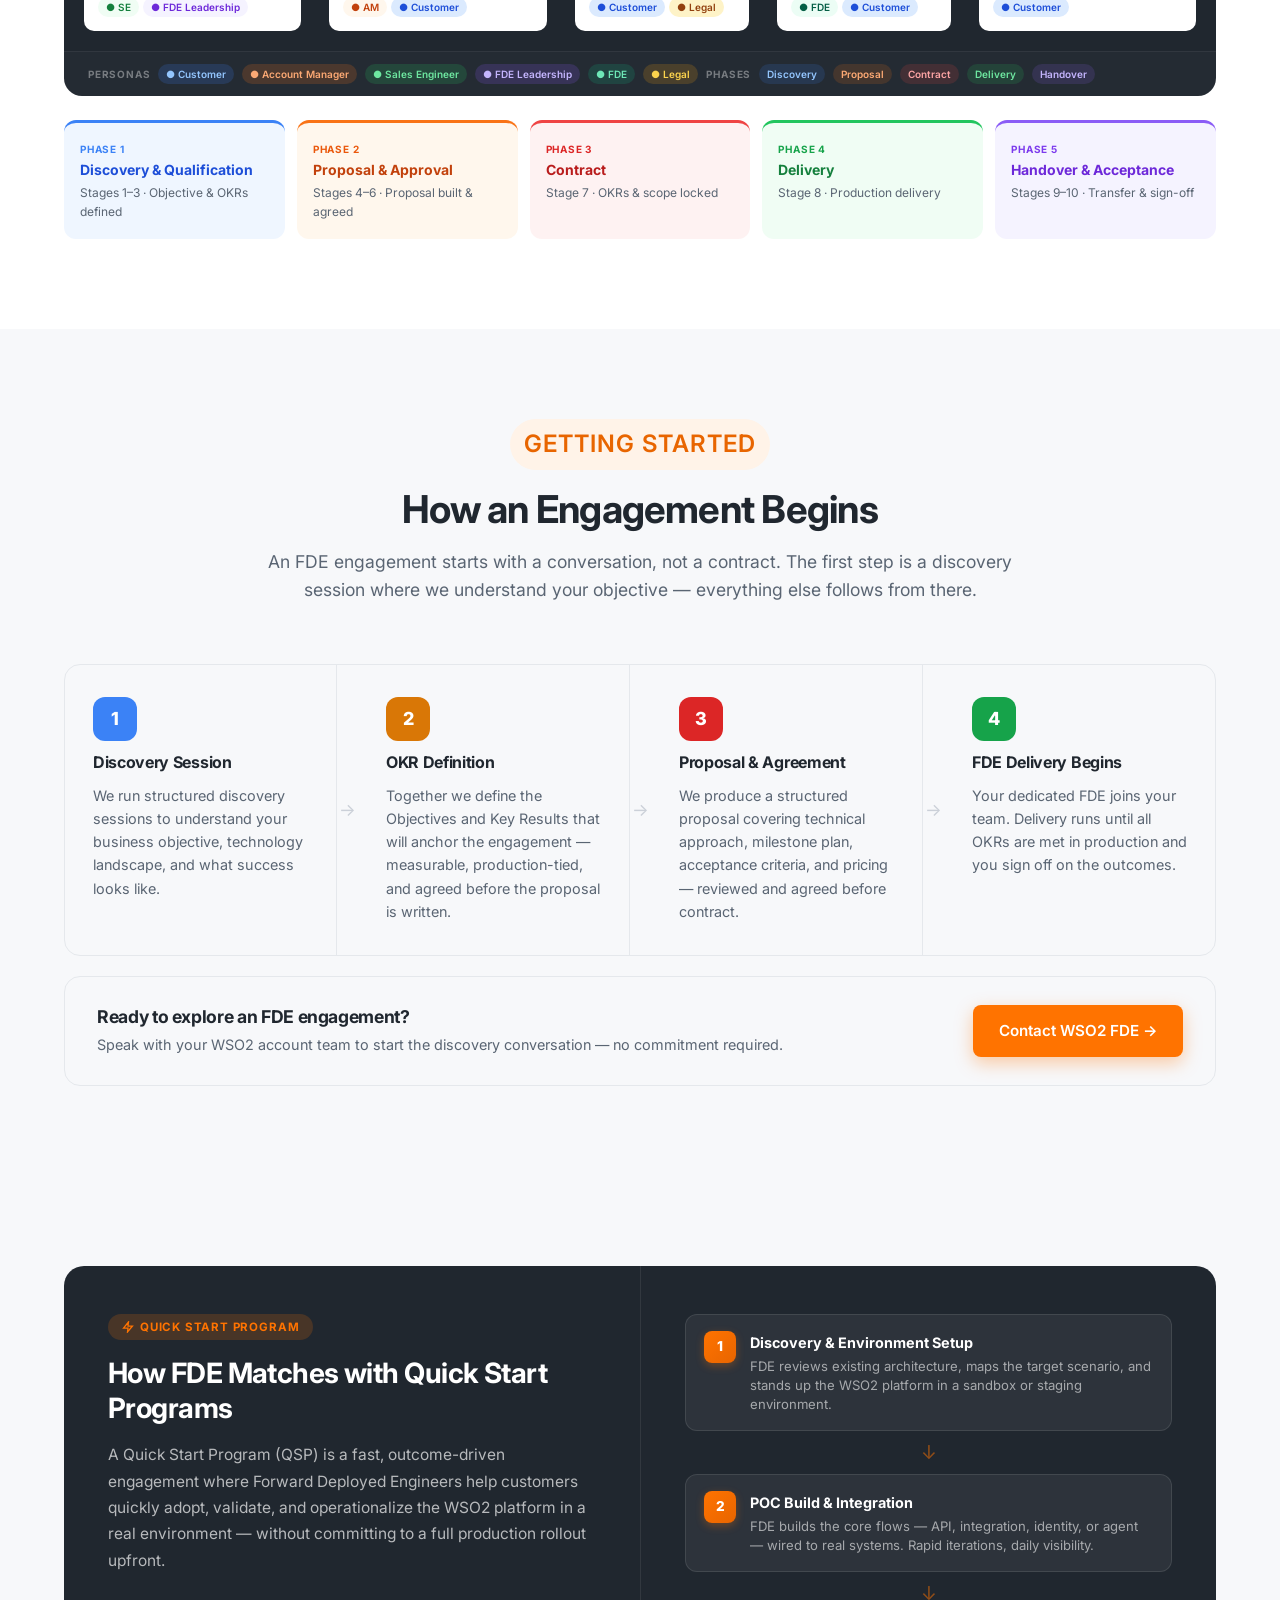
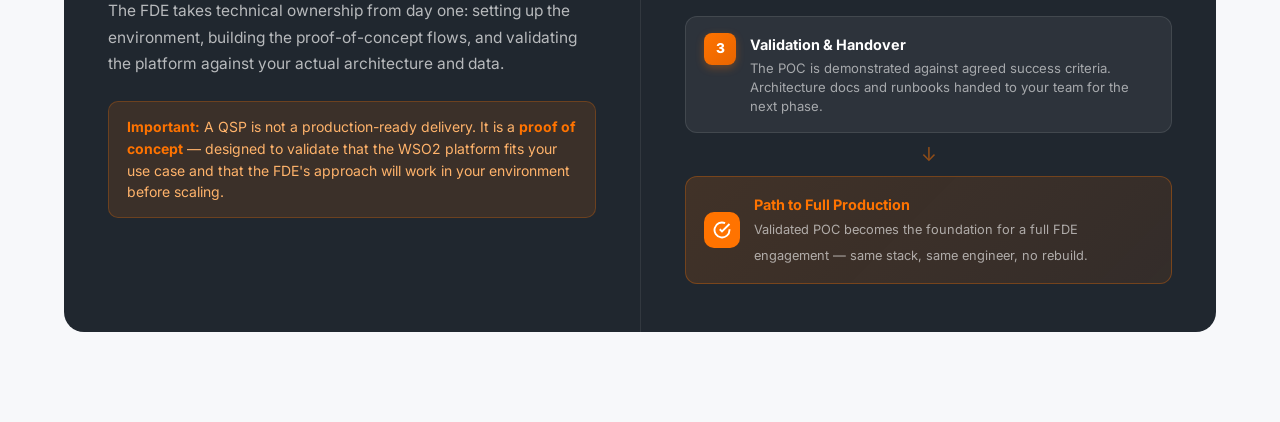
==== commit cbd9f69e: "Add QSP section to index.html Two-column navy banner: left side explains what a QSP is and the POC-n" ====
--- a/index.html
+++ b/index.html
@@ -434,6 +434,67 @@
         color: var(--wso2-orange);
         font-weight: 700;
       }
+
+      /* ── QSP section ─────────────────────────────────────── */
+      .qsp-banner {
+        background: var(--wso2-navy);
+        border-radius: 20px;
+        overflow: hidden;
+        display: grid;
+        grid-template-columns: 1fr 1fr;
+        gap: 0;
+      }
+      @media (max-width: 860px) { .qsp-banner { grid-template-columns: 1fr; } }
+      .qsp-left  { padding: 48px 44px; }
+      .qsp-right { padding: 48px 44px; border-left: 1px solid rgba(255,255,255,0.08); display: flex; flex-direction: column; justify-content: center; gap: 16px; }
+      @media (max-width: 860px) { .qsp-right { border-left: none; border-top: 1px solid rgba(255,255,255,0.08); } }
+      .qsp-tag {
+        display: inline-flex; align-items: center; gap: 6px;
+        background: rgba(255,115,0,0.18); color: #FF7300;
+        border-radius: 20px; padding: 4px 14px;
+        font-size: 0.72rem; font-weight: 700; letter-spacing: 0.07em;
+        text-transform: uppercase; margin-bottom: 16px;
+      }
+      .qsp-left h2 { color: white; font-size: 1.75rem; margin: 0 0 16px; line-height: 1.25; }
+      .qsp-left p  { color: rgba(255,255,255,0.68); font-size: 0.97rem; line-height: 1.7; margin: 0 0 24px; }
+      .qsp-note {
+        background: rgba(255,115,0,0.12); border: 1px solid rgba(255,115,0,0.25);
+        border-radius: 10px; padding: 14px 18px;
+        color: #FFB36B; font-size: 0.875rem; line-height: 1.55;
+      }
+      .qsp-note strong { color: #FF7300; }
+      .qsp-phase {
+        background: rgba(255,255,255,0.06); border: 1px solid rgba(255,255,255,0.1);
+        border-radius: 12px; padding: 16px 18px;
+        display: flex; align-items: flex-start; gap: 14px;
+      }
+      .qsp-phase:hover { background: rgba(255,115,0,0.1); border-color: rgba(255,115,0,0.3); }
+      .qsp-phase-num {
+        width: 32px; height: 32px; border-radius: 8px; flex-shrink: 0;
+        background: linear-gradient(135deg, var(--wso2-orange), var(--wso2-orange-deep));
+        color: white; font-weight: 800; font-size: 0.85rem;
+        display: grid; place-items: center;
+        box-shadow: 0 3px 8px rgba(255,115,0,0.3);
+      }
+      .qsp-phase-title { color: white; font-weight: 700; font-size: 0.9rem; margin: 0 0 3px; }
+      .qsp-phase-desc  { color: rgba(255,255,255,0.58); font-size: 0.82rem; line-height: 1.45; margin: 0; }
+      .qsp-arrow {
+        text-align: center; color: rgba(255,115,0,0.5);
+        font-size: 1.2rem; line-height: 1; margin: -4px 0;
+      }
+      .qsp-outcome {
+        background: linear-gradient(135deg, rgba(255,115,0,0.15), rgba(232,101,0,0.1));
+        border: 1px solid rgba(255,115,0,0.3);
+        border-radius: 12px; padding: 16px 18px;
+        display: flex; align-items: center; gap: 14px;
+      }
+      .qsp-outcome-icon {
+        width: 36px; height: 36px; border-radius: 10px; flex-shrink: 0;
+        background: var(--wso2-orange); color: white;
+        display: grid; place-items: center;
+      }
+      .qsp-outcome-text strong { color: #FF7300; display: block; font-size: 0.9rem; }
+      .qsp-outcome-text span   { color: rgba(255,255,255,0.6); font-size: 0.8rem; }
     </style>
   </head>
   <body>
@@ -1918,6 +1979,66 @@
       </div>
     </section>
 
+    <!-- ===== QSP ===== -->
+    <section class="section-soft">
+      <div class="container">
+        <div class="qsp-banner reveal">
+
+          <!-- Left — description -->
+          <div class="qsp-left">
+            <div class="qsp-tag">
+              <svg width="12" height="12" viewBox="0 0 24 24" fill="none" stroke="currentColor" stroke-width="2.5"><polygon points="13 2 3 14 12 14 11 22 21 10 12 10 13 2"/></svg>
+              Quick Start Program
+            </div>
+            <h2>How FDE Matches with Quick Start Programs</h2>
+            <p>A Quick Start Program (QSP) is a fast, outcome-driven engagement where Forward Deployed Engineers help customers quickly adopt, validate, and operationalize the WSO2 platform in a real environment — without committing to a full production rollout upfront.</p>
+            <p>The FDE takes technical ownership from day one: setting up the environment, building the proof-of-concept flows, and validating the platform against your actual architecture and data.</p>
+            <div class="qsp-note">
+              <strong>Important:</strong> A QSP is not a production-ready delivery. It is a <strong>proof of concept</strong> — designed to validate that the WSO2 platform fits your use case and that the FDE's approach will work in your environment before scaling.
+            </div>
+          </div>
+
+          <!-- Right — phases -->
+          <div class="qsp-right">
+            <div class="qsp-phase">
+              <div class="qsp-phase-num">1</div>
+              <div>
+                <p class="qsp-phase-title">Discovery &amp; Environment Setup</p>
+                <p class="qsp-phase-desc">FDE reviews existing architecture, maps the target scenario, and stands up the WSO2 platform in a sandbox or staging environment.</p>
+              </div>
+            </div>
+            <div class="qsp-arrow">↓</div>
+            <div class="qsp-phase">
+              <div class="qsp-phase-num">2</div>
+              <div>
+                <p class="qsp-phase-title">POC Build &amp; Integration</p>
+                <p class="qsp-phase-desc">FDE builds the core flows — API, integration, identity, or agent — wired to real systems. Rapid iterations, daily visibility.</p>
+              </div>
+            </div>
+            <div class="qsp-arrow">↓</div>
+            <div class="qsp-phase">
+              <div class="qsp-phase-num">3</div>
+              <div>
+                <p class="qsp-phase-title">Validation &amp; Handover</p>
+                <p class="qsp-phase-desc">The POC is demonstrated against agreed success criteria. Architecture docs and runbooks handed to your team for the next phase.</p>
+              </div>
+            </div>
+            <div class="qsp-arrow">↓</div>
+            <div class="qsp-outcome">
+              <div class="qsp-outcome-icon">
+                <svg width="18" height="18" viewBox="0 0 24 24" fill="none" stroke="white" stroke-width="2.5"><path d="M22 11.08V12a10 10 0 11-5.93-9.14"/><polyline points="22 4 12 14.01 9 11.01"/></svg>
+              </div>
+              <div class="qsp-outcome-text">
+                <strong>Path to Full Production</strong>
+                <span>Validated POC becomes the foundation for a full FDE engagement — same stack, same engineer, no rebuild.</span>
+              </div>
+            </div>
+          </div>
+
+        </div>
+      </div>
+    </section>
+
     <script src="assets/script.js"></script>
   </body>
 </html>
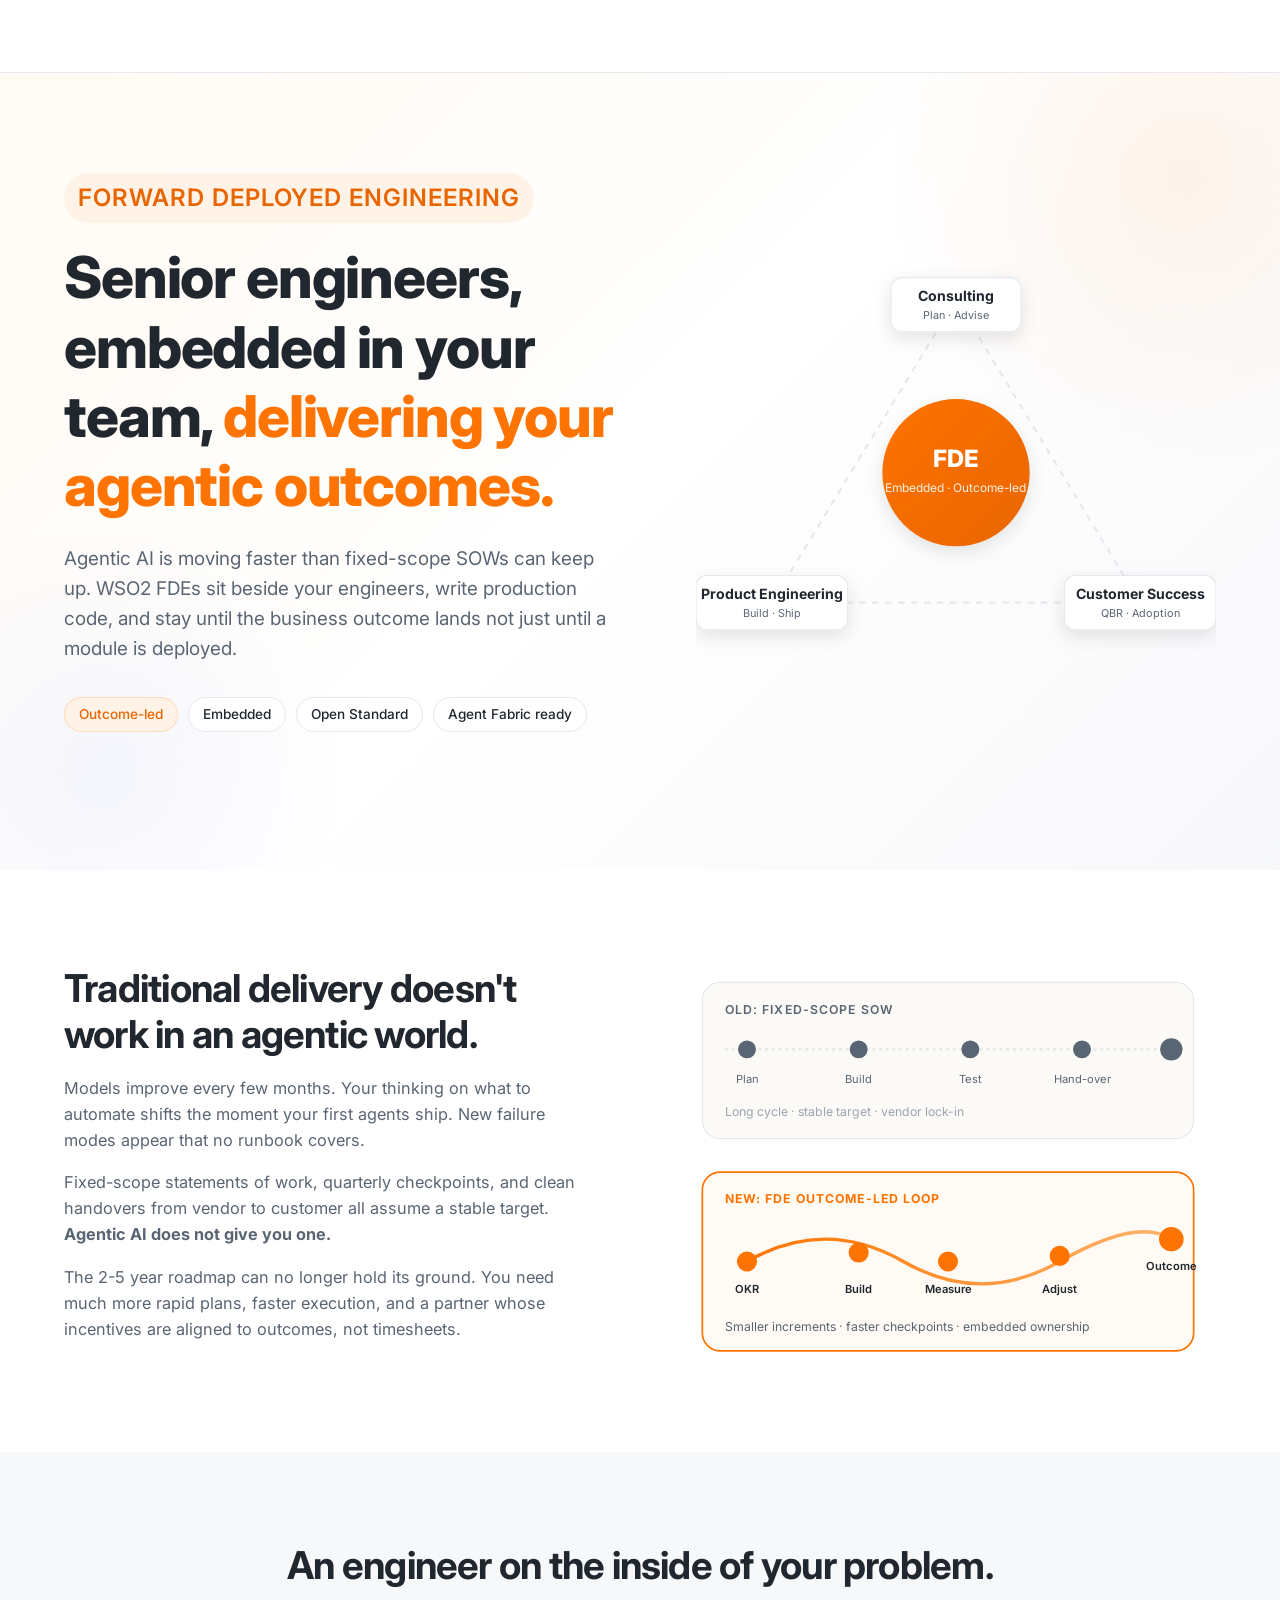
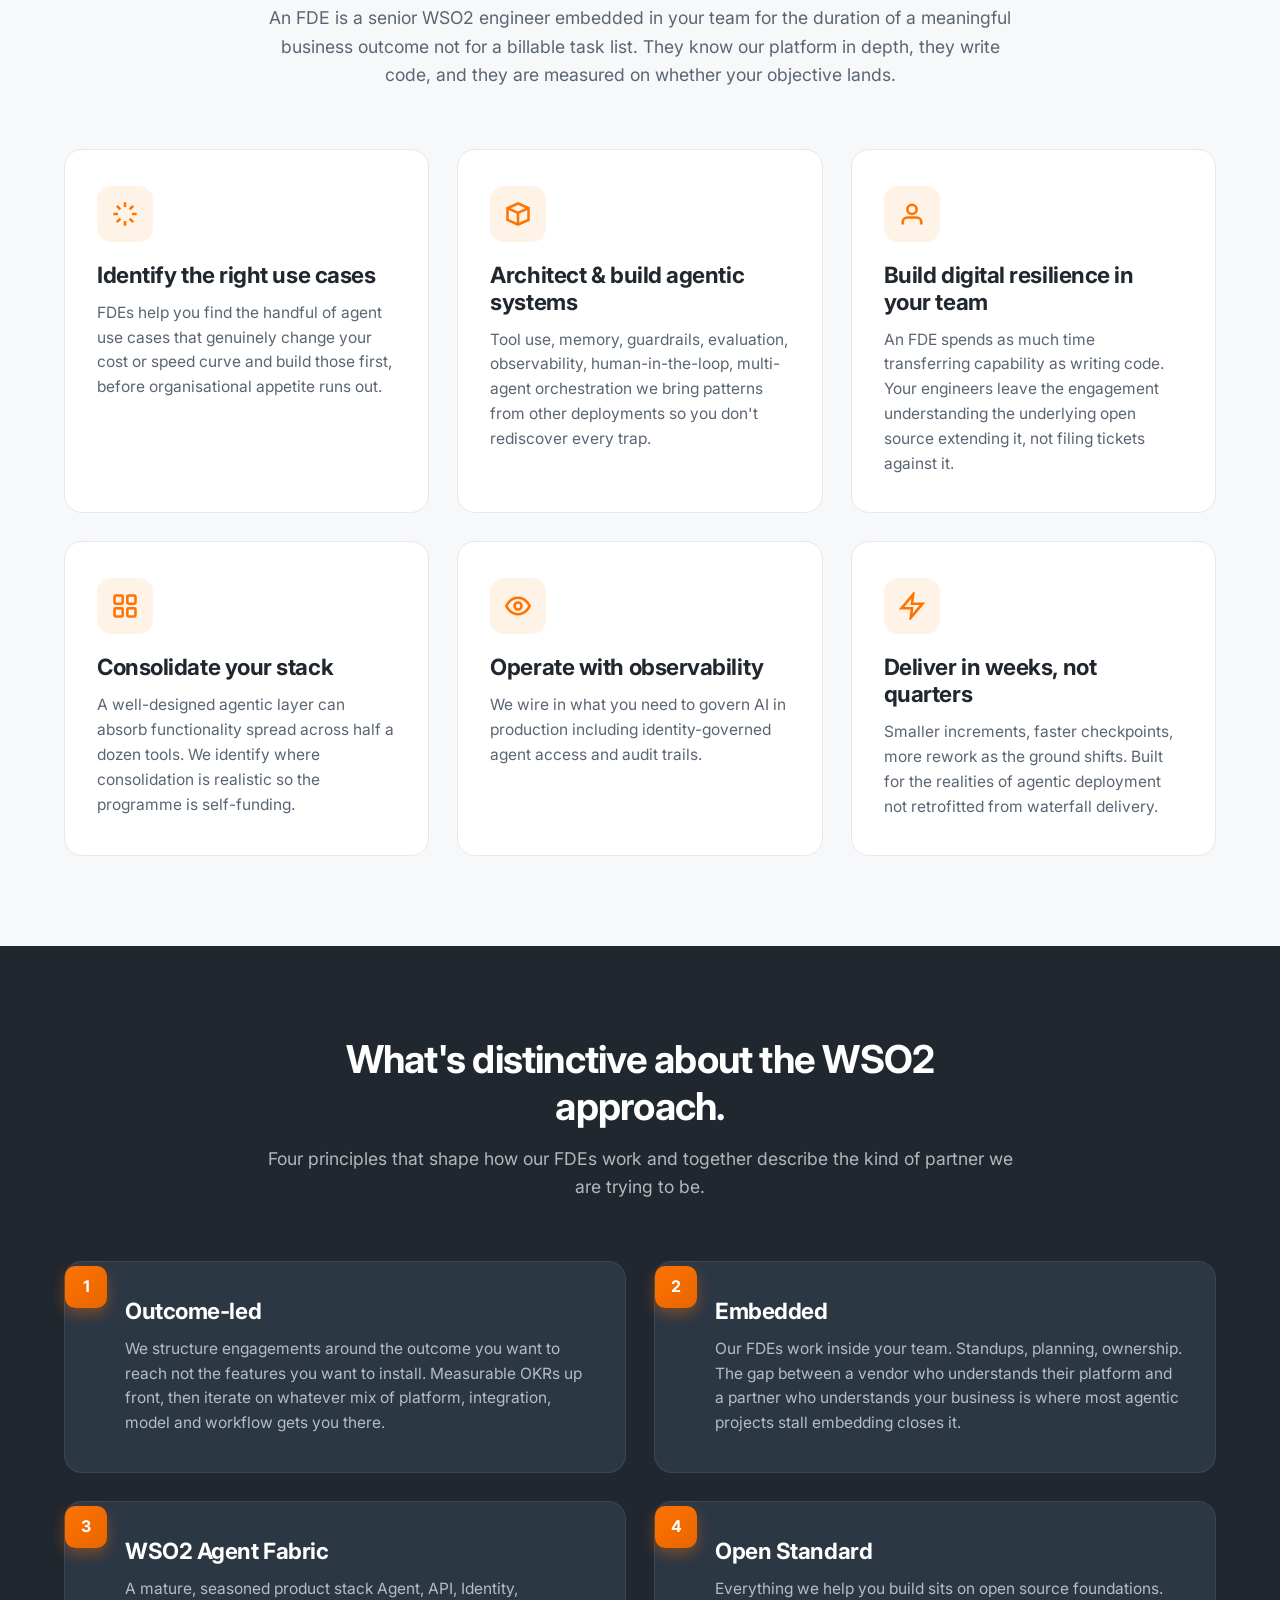
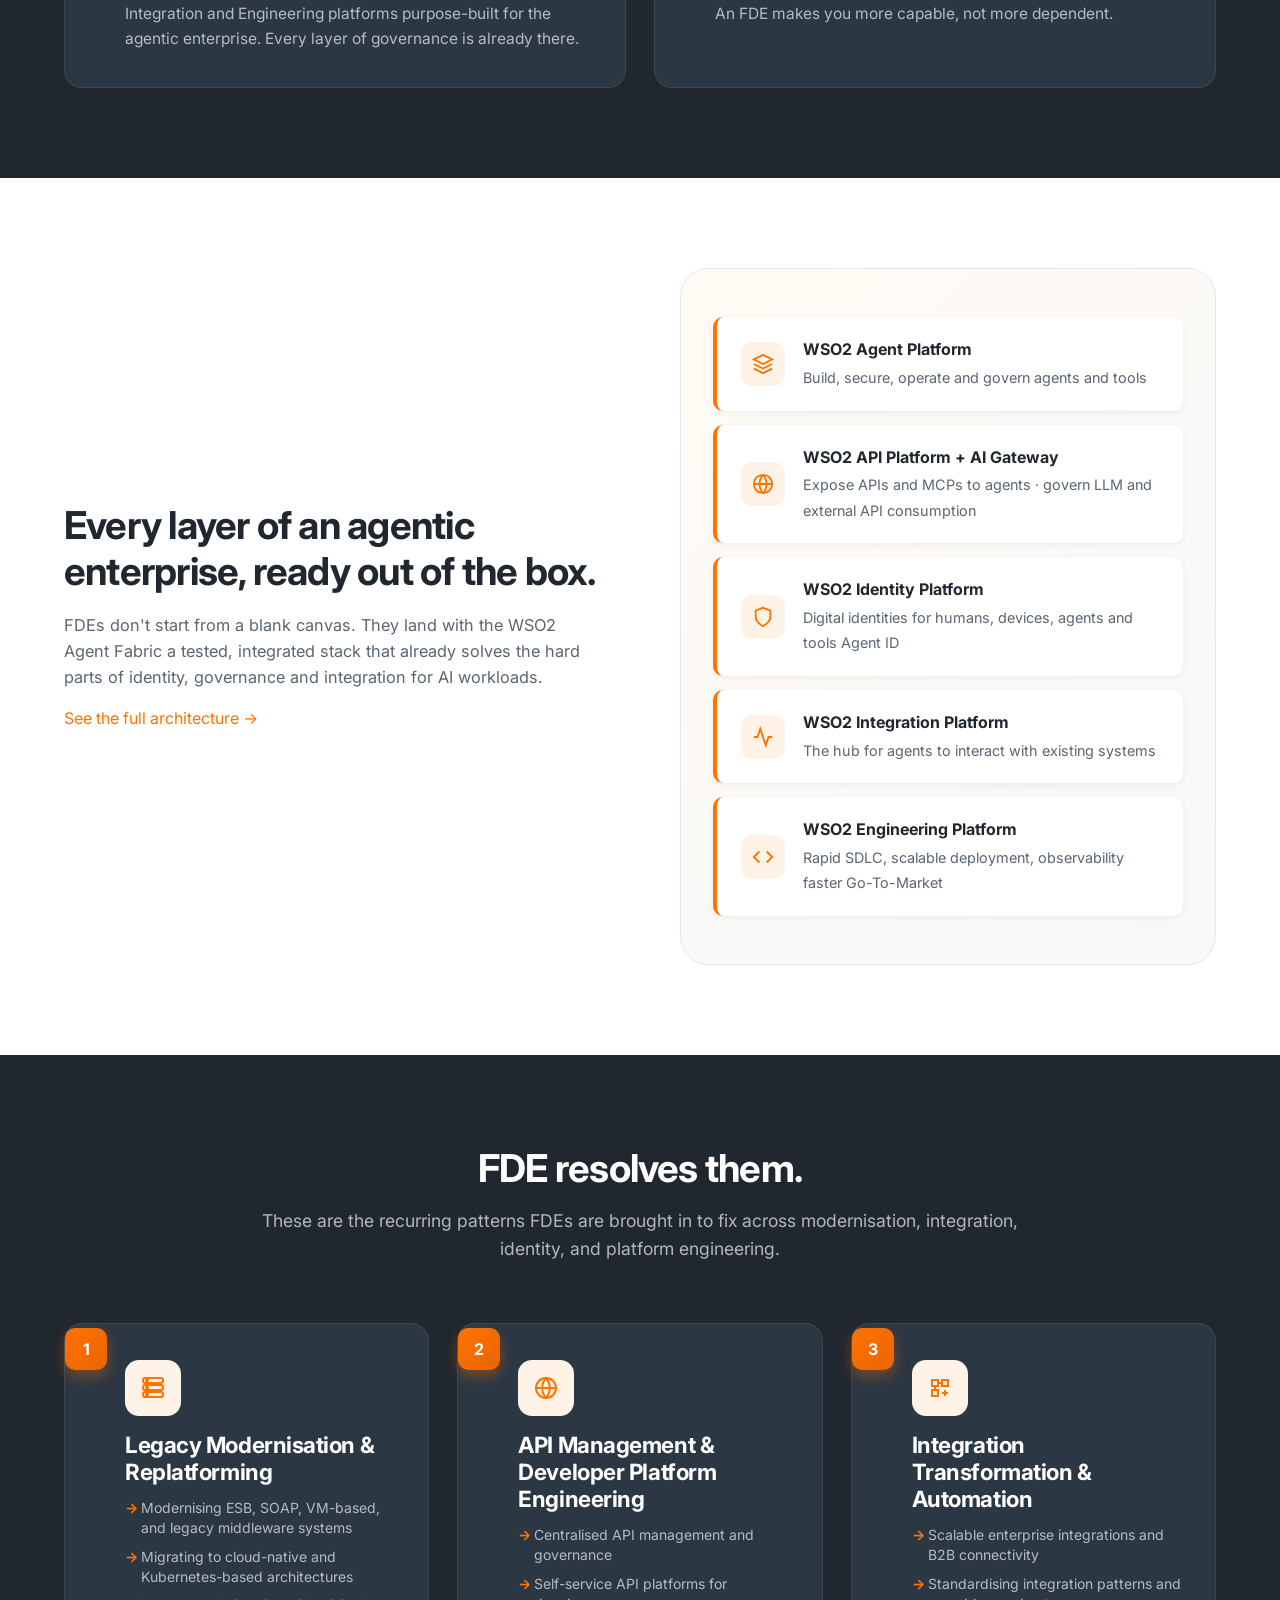
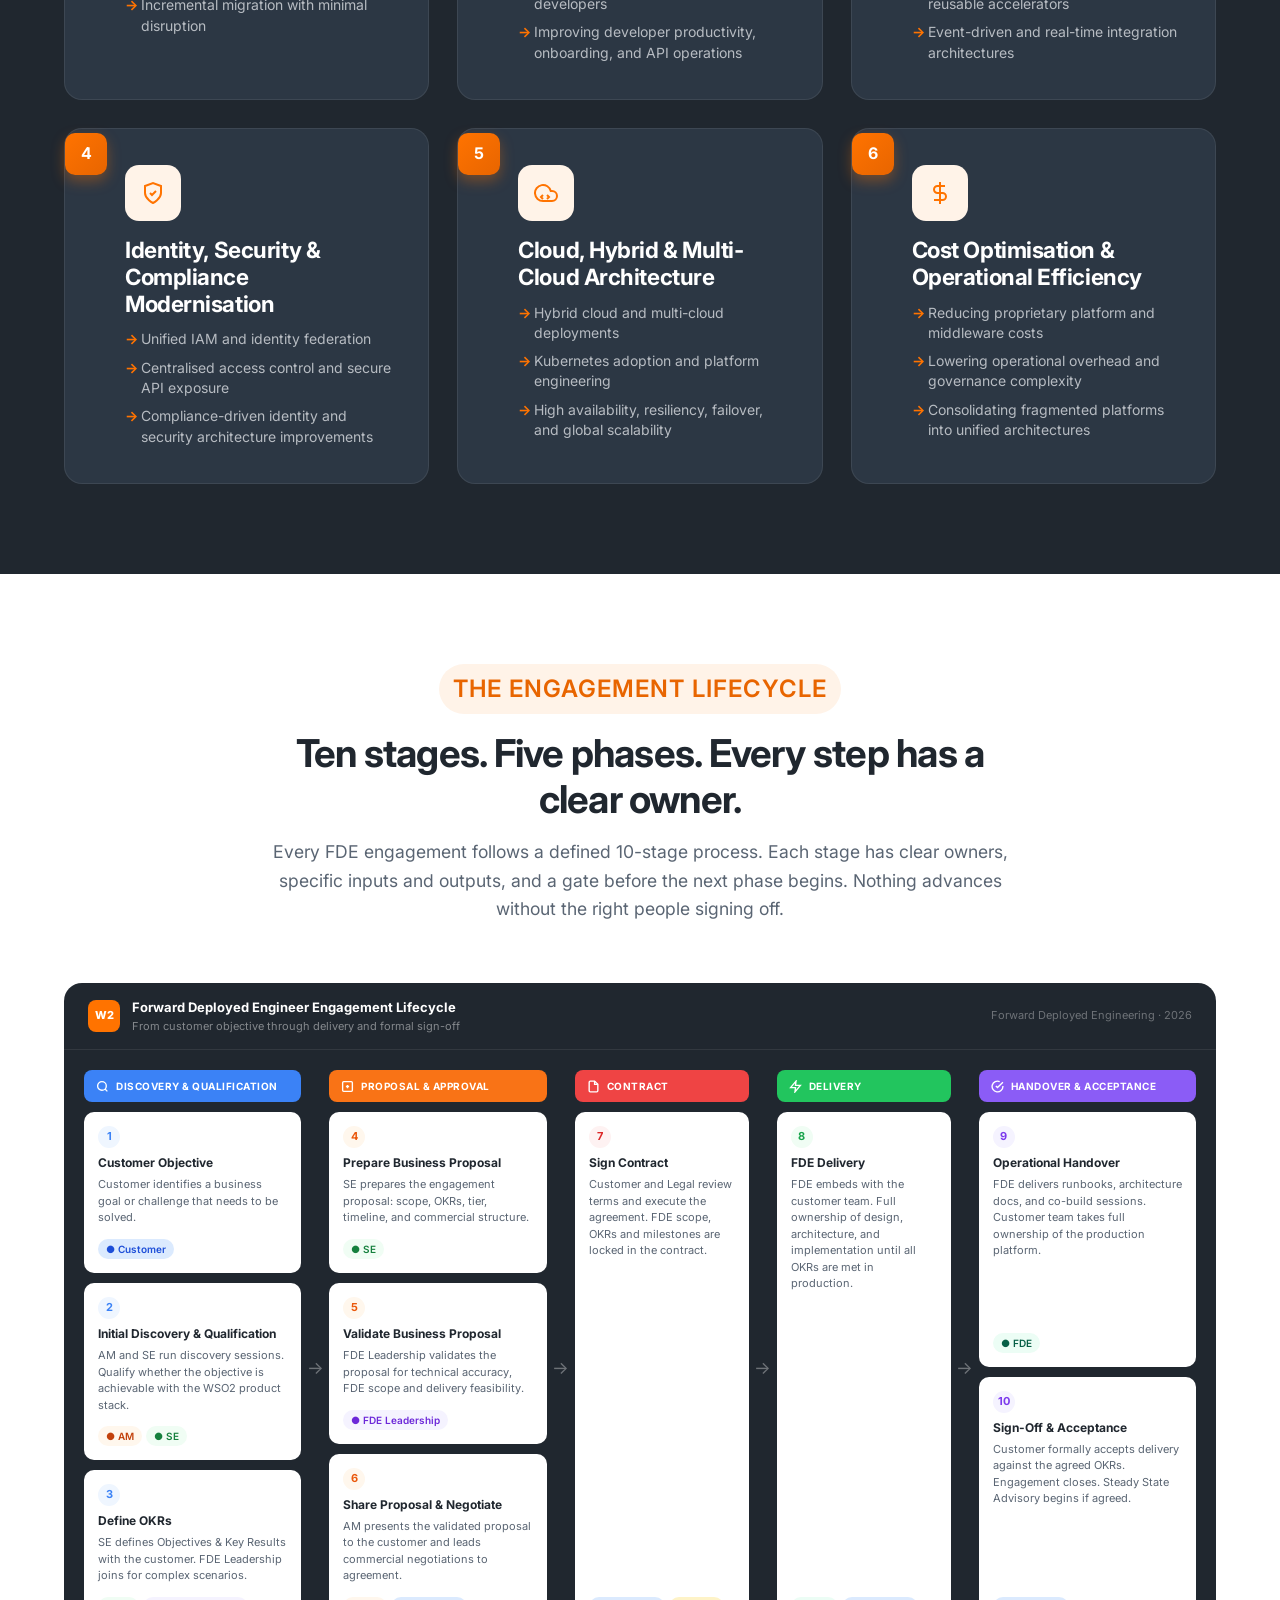
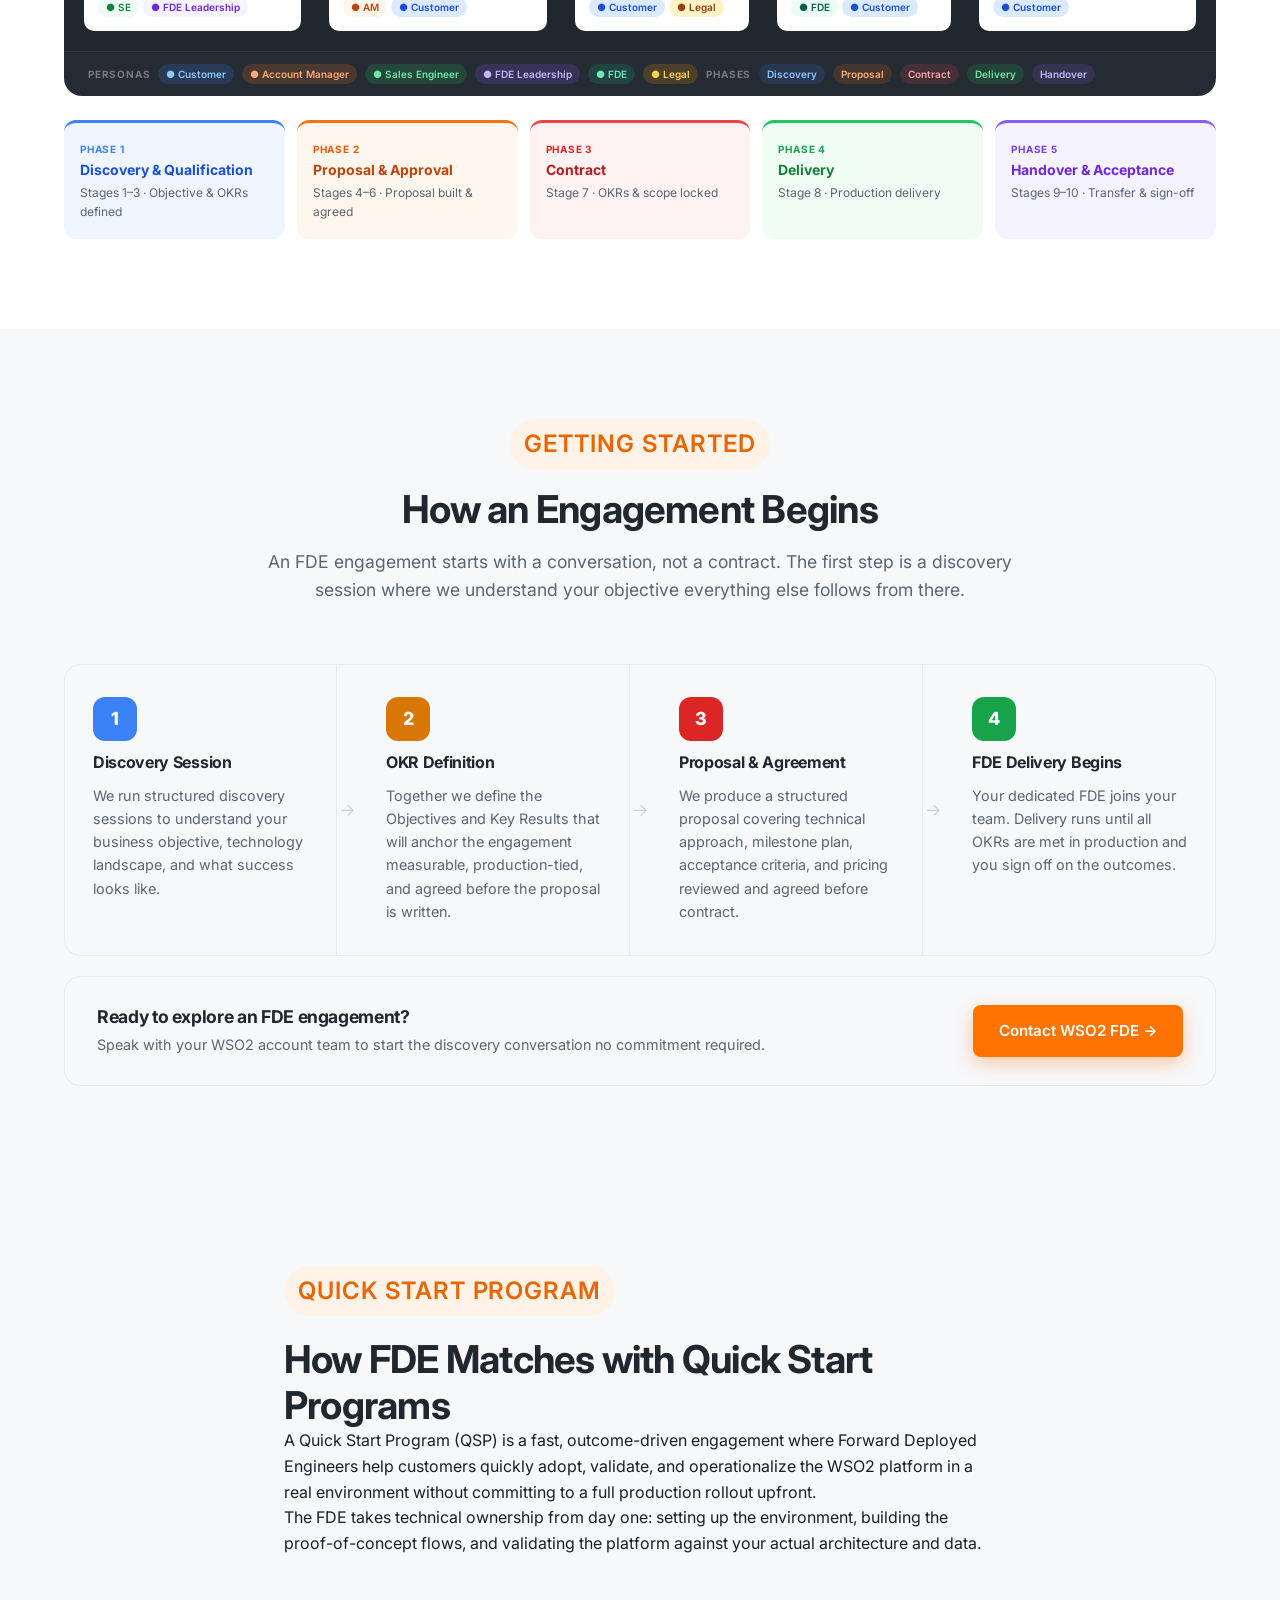
==== commit be7370bd: "Simplify QSP section to eyebrow + heading + two paragraphs" ====
--- a/index.html
+++ b/index.html
@@ -444,57 +444,147 @@
         grid-template-columns: 1fr 1fr;
         gap: 0;
       }
-      @media (max-width: 860px) { .qsp-banner { grid-template-columns: 1fr; } }
-      .qsp-left  { padding: 48px 44px; }
-      .qsp-right { padding: 48px 44px; border-left: 1px solid rgba(255,255,255,0.08); display: flex; flex-direction: column; justify-content: center; gap: 16px; }
-      @media (max-width: 860px) { .qsp-right { border-left: none; border-top: 1px solid rgba(255,255,255,0.08); } }
+      @media (max-width: 860px) {
+        .qsp-banner {
+          grid-template-columns: 1fr;
+        }
+      }
+      .qsp-left {
+        padding: 48px 44px;
+      }
+      .qsp-right {
+        padding: 48px 44px;
+        border-left: 1px solid rgba(255, 255, 255, 0.08);
+        display: flex;
+        flex-direction: column;
+        justify-content: center;
+        gap: 16px;
+      }
+      @media (max-width: 860px) {
+        .qsp-right {
+          border-left: none;
+          border-top: 1px solid rgba(255, 255, 255, 0.08);
+        }
+      }
       .qsp-tag {
-        display: inline-flex; align-items: center; gap: 6px;
-        background: rgba(255,115,0,0.18); color: #FF7300;
-        border-radius: 20px; padding: 4px 14px;
-        font-size: 0.72rem; font-weight: 700; letter-spacing: 0.07em;
-        text-transform: uppercase; margin-bottom: 16px;
-      }
-      .qsp-left h2 { color: white; font-size: 1.75rem; margin: 0 0 16px; line-height: 1.25; }
-      .qsp-left p  { color: rgba(255,255,255,0.68); font-size: 0.97rem; line-height: 1.7; margin: 0 0 24px; }
+        display: inline-flex;
+        align-items: center;
+        gap: 6px;
+        background: rgba(255, 115, 0, 0.18);
+        color: #ff7300;
+        border-radius: 20px;
+        padding: 4px 14px;
+        font-size: 0.72rem;
+        font-weight: 700;
+        letter-spacing: 0.07em;
+        text-transform: uppercase;
+        margin-bottom: 16px;
+      }
+      .qsp-left h2 {
+        color: white;
+        font-size: 1.75rem;
+        margin: 0 0 16px;
+        line-height: 1.25;
+      }
+      .qsp-left p {
+        color: rgba(255, 255, 255, 0.68);
+        font-size: 0.97rem;
+        line-height: 1.7;
+        margin: 0 0 24px;
+      }
       .qsp-note {
-        background: rgba(255,115,0,0.12); border: 1px solid rgba(255,115,0,0.25);
-        border-radius: 10px; padding: 14px 18px;
-        color: #FFB36B; font-size: 0.875rem; line-height: 1.55;
-      }
-      .qsp-note strong { color: #FF7300; }
+        background: rgba(255, 115, 0, 0.12);
+        border: 1px solid rgba(255, 115, 0, 0.25);
+        border-radius: 10px;
+        padding: 14px 18px;
+        color: #ffb36b;
+        font-size: 0.875rem;
+        line-height: 1.55;
+      }
+      .qsp-note strong {
+        color: #ff7300;
+      }
       .qsp-phase {
-        background: rgba(255,255,255,0.06); border: 1px solid rgba(255,255,255,0.1);
-        border-radius: 12px; padding: 16px 18px;
-        display: flex; align-items: flex-start; gap: 14px;
-      }
-      .qsp-phase:hover { background: rgba(255,115,0,0.1); border-color: rgba(255,115,0,0.3); }
+        background: rgba(255, 255, 255, 0.06);
+        border: 1px solid rgba(255, 255, 255, 0.1);
+        border-radius: 12px;
+        padding: 16px 18px;
+        display: flex;
+        align-items: flex-start;
+        gap: 14px;
+      }
+      .qsp-phase:hover {
+        background: rgba(255, 115, 0, 0.1);
+        border-color: rgba(255, 115, 0, 0.3);
+      }
       .qsp-phase-num {
-        width: 32px; height: 32px; border-radius: 8px; flex-shrink: 0;
-        background: linear-gradient(135deg, var(--wso2-orange), var(--wso2-orange-deep));
-        color: white; font-weight: 800; font-size: 0.85rem;
-        display: grid; place-items: center;
-        box-shadow: 0 3px 8px rgba(255,115,0,0.3);
-      }
-      .qsp-phase-title { color: white; font-weight: 700; font-size: 0.9rem; margin: 0 0 3px; }
-      .qsp-phase-desc  { color: rgba(255,255,255,0.58); font-size: 0.82rem; line-height: 1.45; margin: 0; }
+        width: 32px;
+        height: 32px;
+        border-radius: 8px;
+        flex-shrink: 0;
+        background: linear-gradient(
+          135deg,
+          var(--wso2-orange),
+          var(--wso2-orange-deep)
+        );
+        color: white;
+        font-weight: 800;
+        font-size: 0.85rem;
+        display: grid;
+        place-items: center;
+        box-shadow: 0 3px 8px rgba(255, 115, 0, 0.3);
+      }
+      .qsp-phase-title {
+        color: white;
+        font-weight: 700;
+        font-size: 0.9rem;
+        margin: 0 0 3px;
+      }
+      .qsp-phase-desc {
+        color: rgba(255, 255, 255, 0.58);
+        font-size: 0.82rem;
+        line-height: 1.45;
+        margin: 0;
+      }
       .qsp-arrow {
-        text-align: center; color: rgba(255,115,0,0.5);
-        font-size: 1.2rem; line-height: 1; margin: -4px 0;
+        text-align: center;
+        color: rgba(255, 115, 0, 0.5);
+        font-size: 1.2rem;
+        line-height: 1;
+        margin: -4px 0;
       }
       .qsp-outcome {
-        background: linear-gradient(135deg, rgba(255,115,0,0.15), rgba(232,101,0,0.1));
-        border: 1px solid rgba(255,115,0,0.3);
-        border-radius: 12px; padding: 16px 18px;
-        display: flex; align-items: center; gap: 14px;
+        background: linear-gradient(
+          135deg,
+          rgba(255, 115, 0, 0.15),
+          rgba(232, 101, 0, 0.1)
+        );
+        border: 1px solid rgba(255, 115, 0, 0.3);
+        border-radius: 12px;
+        padding: 16px 18px;
+        display: flex;
+        align-items: center;
+        gap: 14px;
       }
       .qsp-outcome-icon {
-        width: 36px; height: 36px; border-radius: 10px; flex-shrink: 0;
-        background: var(--wso2-orange); color: white;
-        display: grid; place-items: center;
-      }
-      .qsp-outcome-text strong { color: #FF7300; display: block; font-size: 0.9rem; }
-      .qsp-outcome-text span   { color: rgba(255,255,255,0.6); font-size: 0.8rem; }
+        width: 36px;
+        height: 36px;
+        border-radius: 10px;
+        flex-shrink: 0;
+        background: var(--wso2-orange);
+        color: white;
+        display: grid;
+        place-items: center;
+      }
+      .qsp-outcome-text strong {
+        color: #ff7300;
+        display: block;
+        font-size: 0.9rem;
+      }
+      .qsp-outcome-text span {
+        color: rgba(255, 255, 255, 0.6);
+        font-size: 0.8rem;
+      }
     </style>
   </head>
   <body>
@@ -1457,7 +1547,7 @@
 
           <!-- phase columns -->
           <div class="lc-cols">
-            <!-- Phase 1 — Discovery -->
+            <!-- Phase 1 Discovery -->
             <div class="lc-col">
               <div class="lc-phase-bar" style="background: #3b82f6">
                 <svg
@@ -1549,7 +1639,7 @@
 
             <div class="lc-arrow-sep">→</div>
 
-            <!-- Phase 2 — Proposal -->
+            <!-- Phase 2 Proposal -->
             <div class="lc-col">
               <div class="lc-phase-bar" style="background: #f97316">
                 <svg
@@ -1634,7 +1724,7 @@
 
             <div class="lc-arrow-sep">→</div>
 
-            <!-- Phase 3 — Contract -->
+            <!-- Phase 3 Contract -->
             <div class="lc-col lc-col-sm">
               <div class="lc-phase-bar" style="background: #ef4444">
                 <svg
@@ -1681,7 +1771,7 @@
 
             <div class="lc-arrow-sep">→</div>
 
-            <!-- Phase 4 — Delivery -->
+            <!-- Phase 4 Delivery -->
             <div class="lc-col lc-col-sm">
               <div class="lc-phase-bar" style="background: #22c55e">
                 <svg
@@ -1726,7 +1816,7 @@
 
             <div class="lc-arrow-sep">→</div>
 
-            <!-- Phase 5 — Handover -->
+            <!-- Phase 5 Handover -->
             <div class="lc-col">
               <div class="lc-phase-bar" style="background: #8b5cf6">
                 <svg
@@ -1918,7 +2008,7 @@
           <p>
             An FDE engagement starts with a conversation, not a contract. The
             first step is a discovery session where we understand your objective
-            — everything else follows from there.
+            everything else follows from there.
           </p>
         </div>
 
@@ -1937,8 +2027,8 @@
             <h3 class="heb-title">OKR Definition</h3>
             <p class="heb-desc">
               Together we define the Objectives and Key Results that will anchor
-              the engagement — measurable, production-tied, and agreed before
-              the proposal is written.
+              the engagement measurable, production-tied, and agreed before the
+              proposal is written.
             </p>
           </div>
           <div class="heb-arrow">→</div>
@@ -1947,7 +2037,7 @@
             <h3 class="heb-title">Proposal &amp; Agreement</h3>
             <p class="heb-desc">
               We produce a structured proposal covering technical approach,
-              milestone plan, acceptance criteria, and pricing — reviewed and
+              milestone plan, acceptance criteria, and pricing reviewed and
               agreed before contract.
             </p>
           </div>
@@ -1967,7 +2057,7 @@
             <h3>Ready to explore an FDE engagement?</h3>
             <p>
               Speak with your WSO2 account team to start the discovery
-              conversation — no commitment required.
+              conversation no commitment required.
             </p>
           </div>
           <a
@@ -1981,61 +2071,20 @@
 
     <!-- ===== QSP ===== -->
     <section class="section-soft">
-      <div class="container">
-        <div class="qsp-banner reveal">
-
-          <!-- Left — description -->
-          <div class="qsp-left">
-            <div class="qsp-tag">
-              <svg width="12" height="12" viewBox="0 0 24 24" fill="none" stroke="currentColor" stroke-width="2.5"><polygon points="13 2 3 14 12 14 11 22 21 10 12 10 13 2"/></svg>
-              Quick Start Program
-            </div>
-            <h2>How FDE Matches with Quick Start Programs</h2>
-            <p>A Quick Start Program (QSP) is a fast, outcome-driven engagement where Forward Deployed Engineers help customers quickly adopt, validate, and operationalize the WSO2 platform in a real environment — without committing to a full production rollout upfront.</p>
-            <p>The FDE takes technical ownership from day one: setting up the environment, building the proof-of-concept flows, and validating the platform against your actual architecture and data.</p>
-            <div class="qsp-note">
-              <strong>Important:</strong> A QSP is not a production-ready delivery. It is a <strong>proof of concept</strong> — designed to validate that the WSO2 platform fits your use case and that the FDE's approach will work in your environment before scaling.
-            </div>
-          </div>
-
-          <!-- Right — phases -->
-          <div class="qsp-right">
-            <div class="qsp-phase">
-              <div class="qsp-phase-num">1</div>
-              <div>
-                <p class="qsp-phase-title">Discovery &amp; Environment Setup</p>
-                <p class="qsp-phase-desc">FDE reviews existing architecture, maps the target scenario, and stands up the WSO2 platform in a sandbox or staging environment.</p>
-              </div>
-            </div>
-            <div class="qsp-arrow">↓</div>
-            <div class="qsp-phase">
-              <div class="qsp-phase-num">2</div>
-              <div>
-                <p class="qsp-phase-title">POC Build &amp; Integration</p>
-                <p class="qsp-phase-desc">FDE builds the core flows — API, integration, identity, or agent — wired to real systems. Rapid iterations, daily visibility.</p>
-              </div>
-            </div>
-            <div class="qsp-arrow">↓</div>
-            <div class="qsp-phase">
-              <div class="qsp-phase-num">3</div>
-              <div>
-                <p class="qsp-phase-title">Validation &amp; Handover</p>
-                <p class="qsp-phase-desc">The POC is demonstrated against agreed success criteria. Architecture docs and runbooks handed to your team for the next phase.</p>
-              </div>
-            </div>
-            <div class="qsp-arrow">↓</div>
-            <div class="qsp-outcome">
-              <div class="qsp-outcome-icon">
-                <svg width="18" height="18" viewBox="0 0 24 24" fill="none" stroke="white" stroke-width="2.5"><path d="M22 11.08V12a10 10 0 11-5.93-9.14"/><polyline points="22 4 12 14.01 9 11.01"/></svg>
-              </div>
-              <div class="qsp-outcome-text">
-                <strong>Path to Full Production</strong>
-                <span>Validated POC becomes the foundation for a full FDE engagement — same stack, same engineer, no rebuild.</span>
-              </div>
-            </div>
-          </div>
-
-        </div>
+      <div class="container" style="max-width:760px">
+        <p class="eyebrow reveal">Quick Start Program</p>
+        <h2 class="reveal">How FDE Matches with Quick Start Programs</h2>
+        <p class="reveal">
+          A Quick Start Program (QSP) is a fast, outcome-driven engagement
+          where Forward Deployed Engineers help customers quickly adopt,
+          validate, and operationalize the WSO2 platform in a real environment
+          without committing to a full production rollout upfront.
+        </p>
+        <p class="reveal">
+          The FDE takes technical ownership from day one: setting up the
+          environment, building the proof-of-concept flows, and validating the
+          platform against your actual architecture and data.
+        </p>
       </div>
     </section>
 
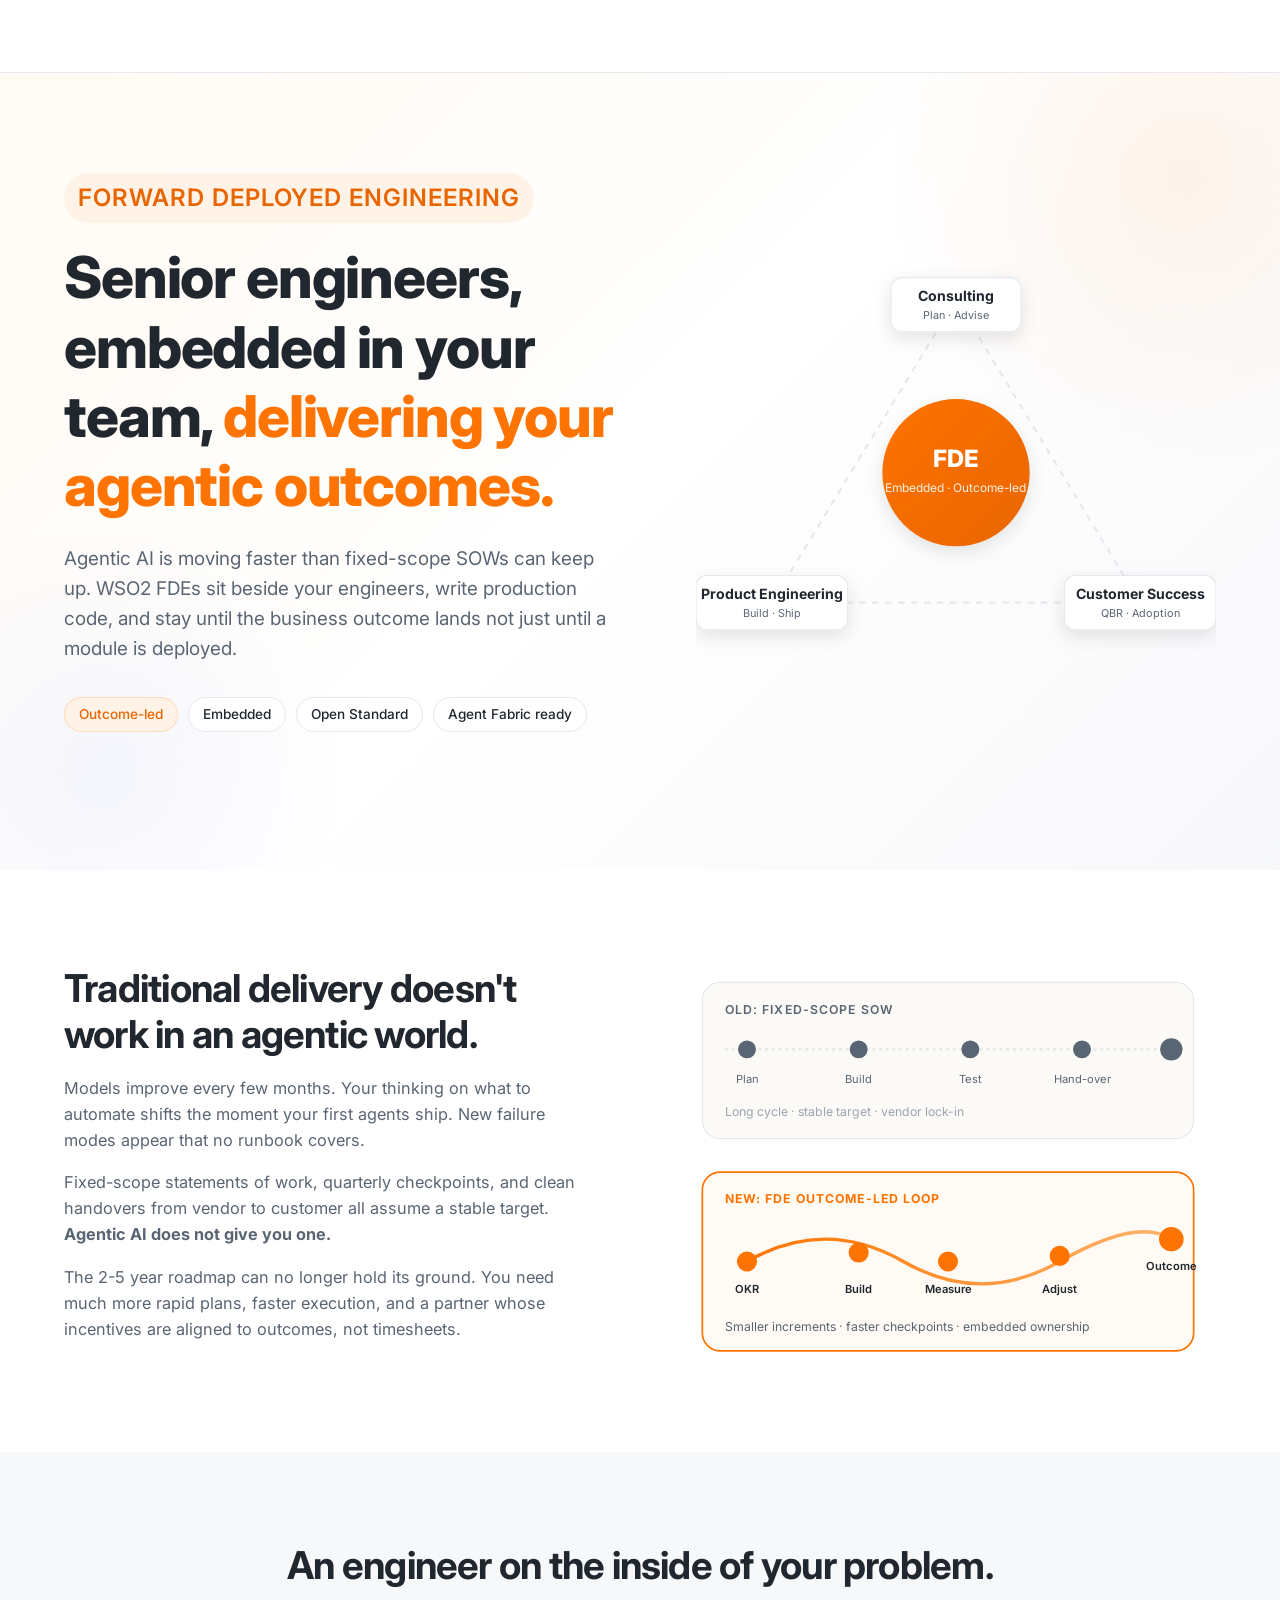
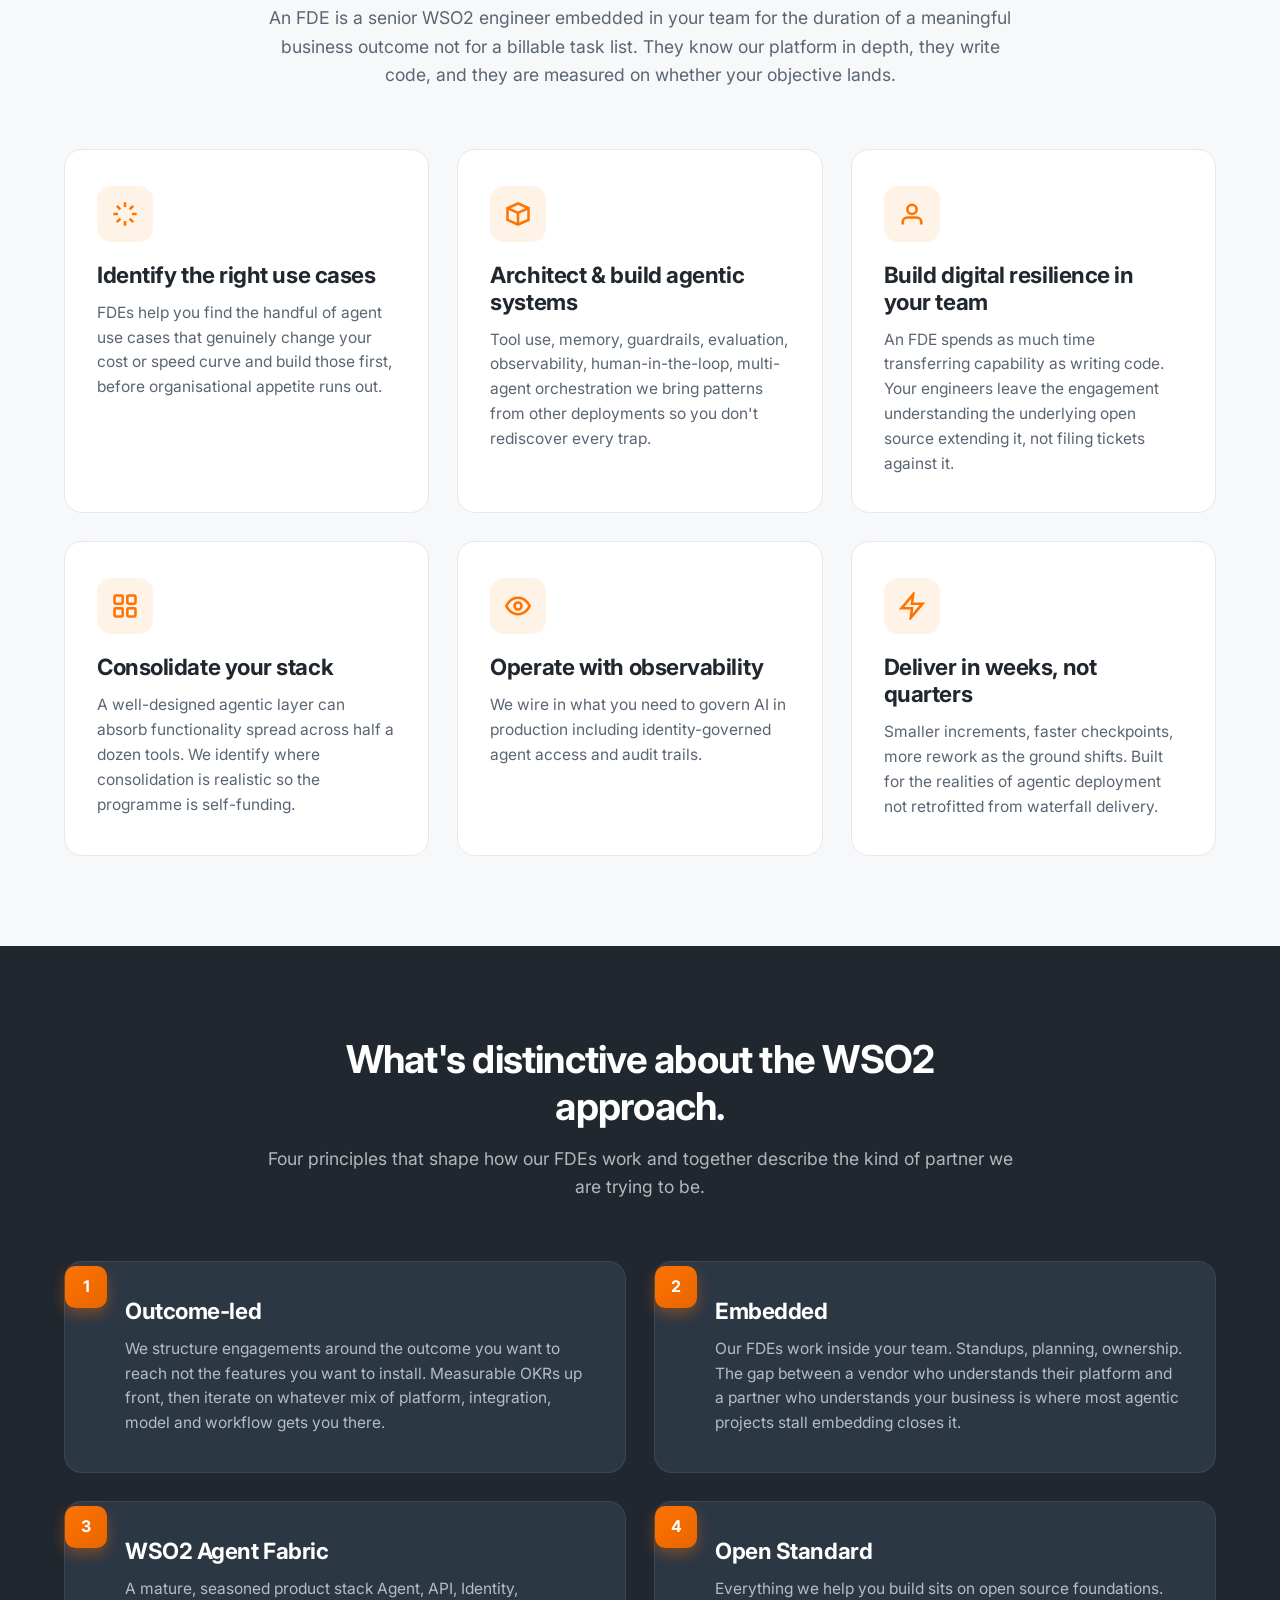
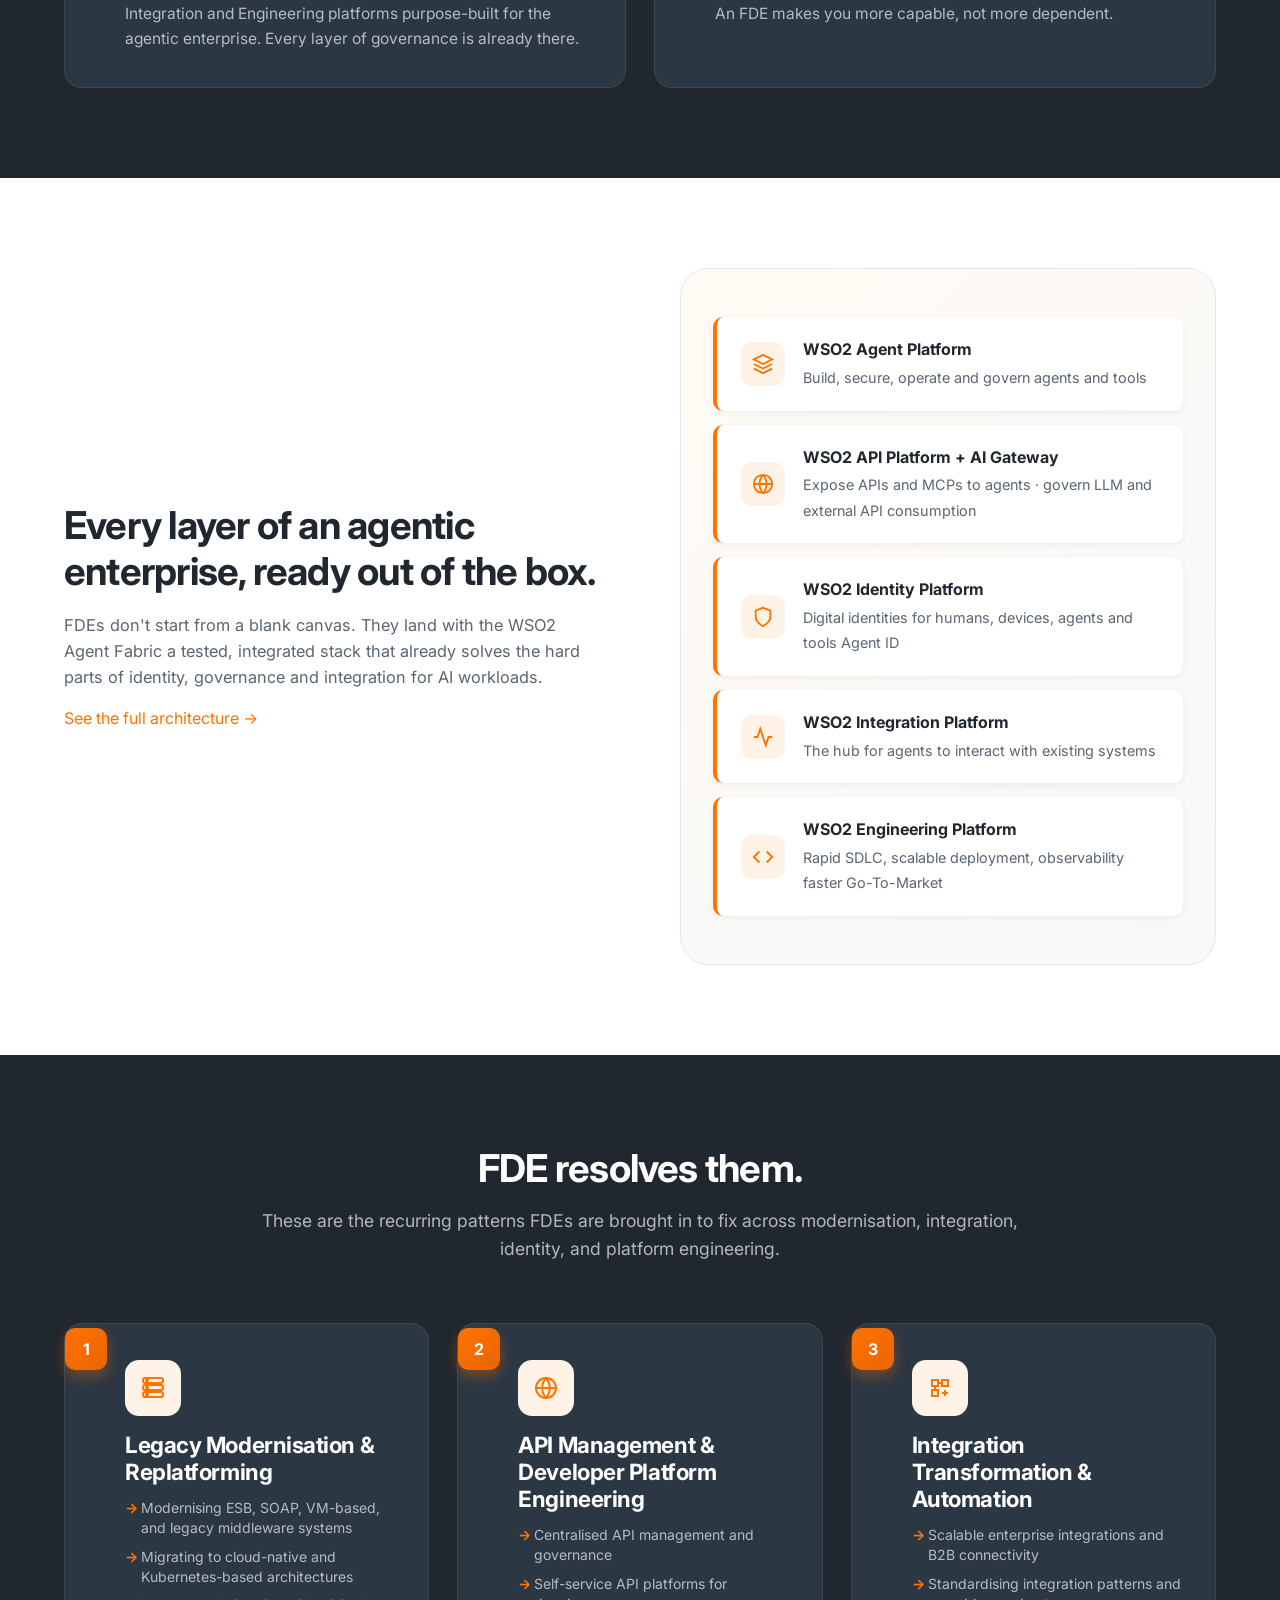
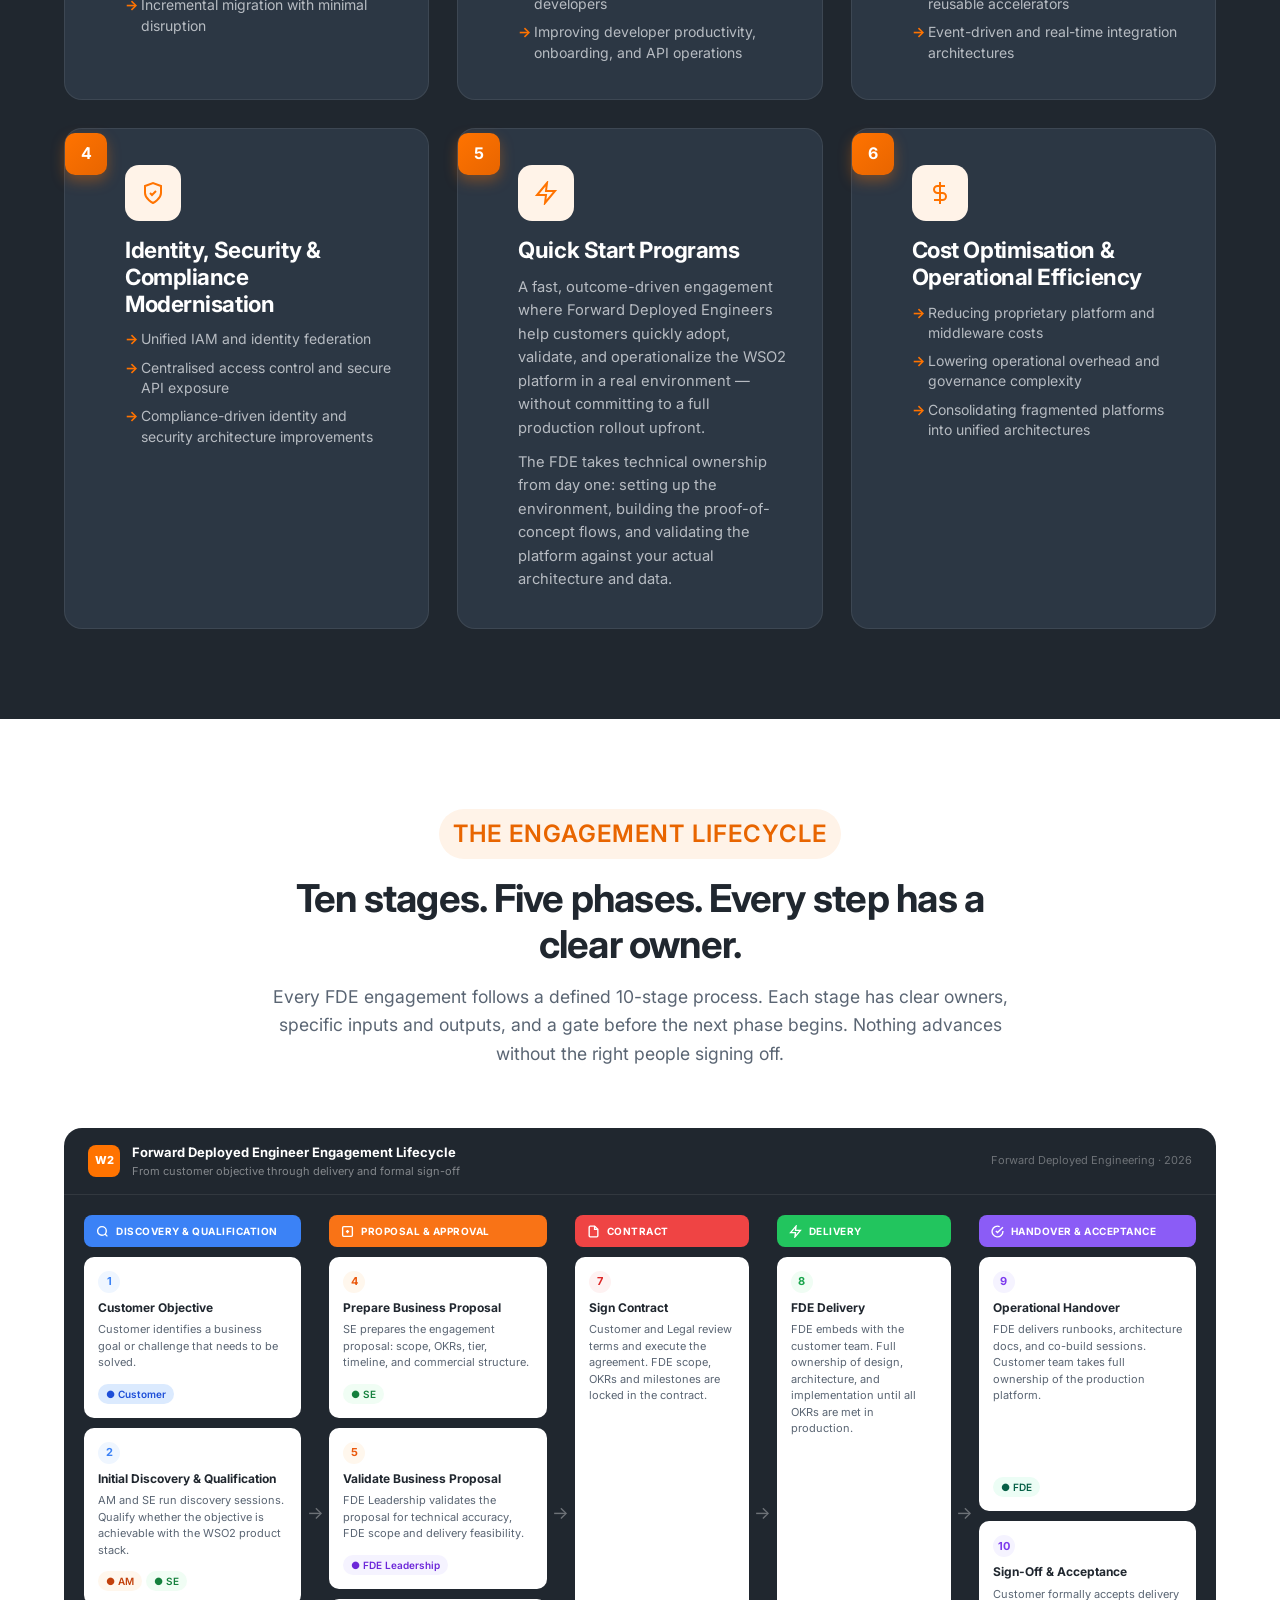
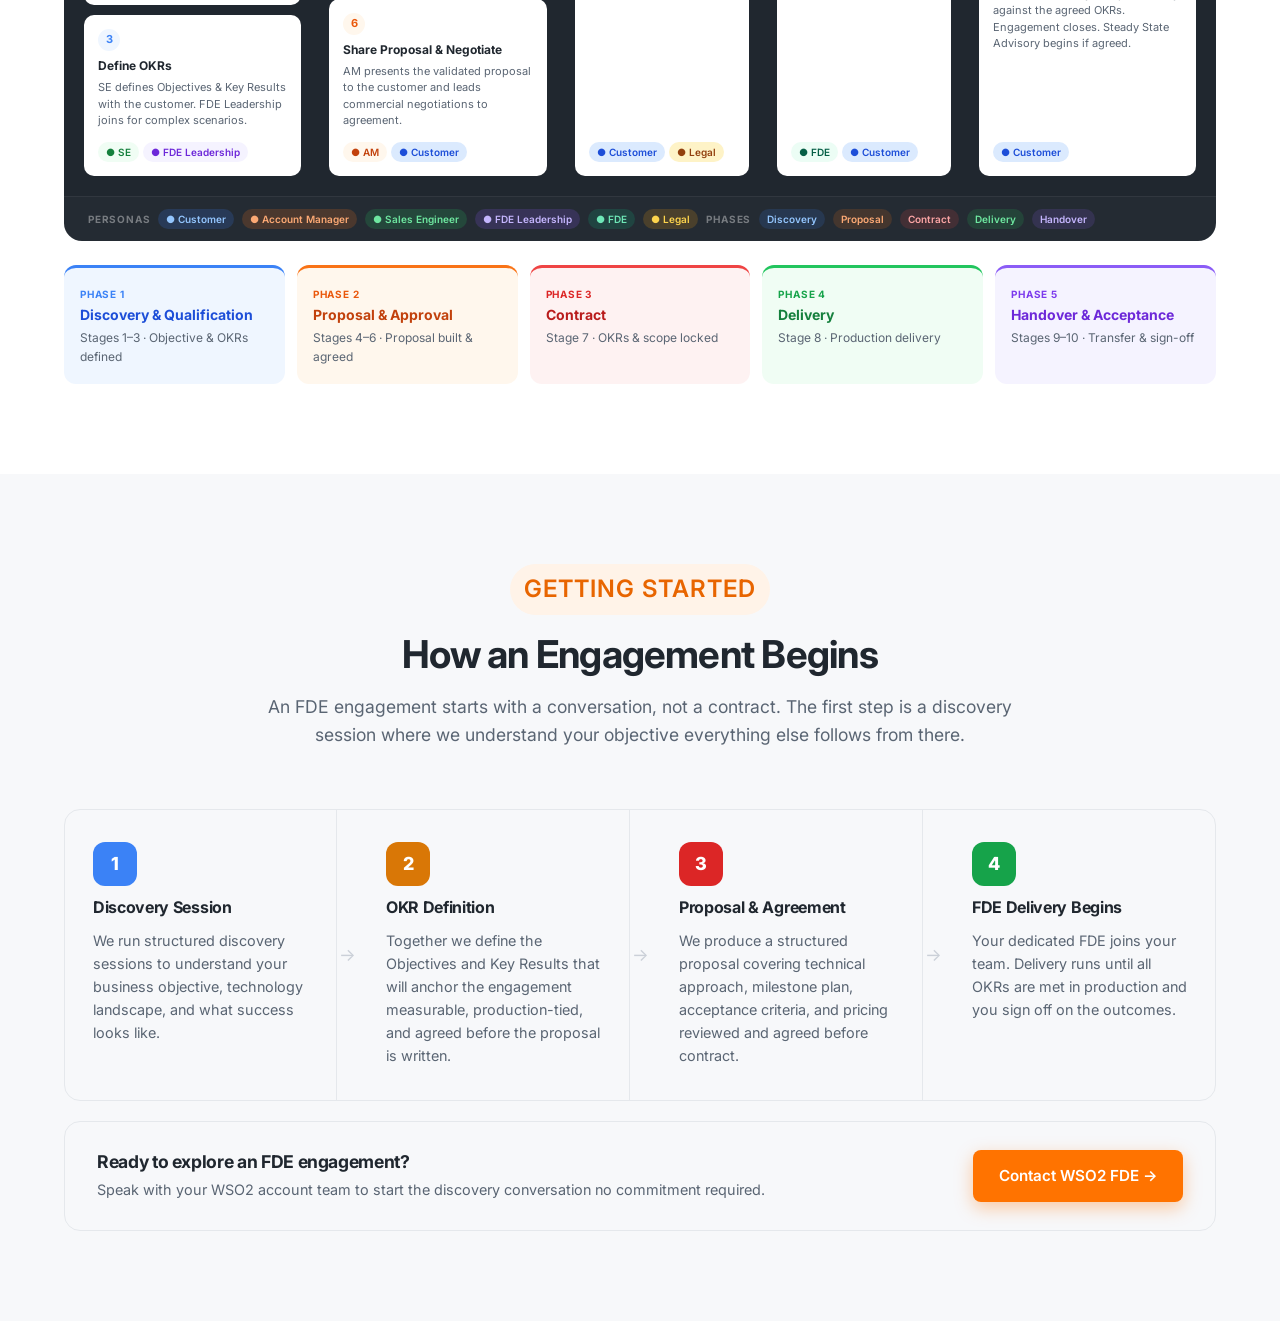
==== commit b699ce86: "Replace Cloud/Multi-Cloud card with QSP card; remove standalone QSP section" ====
--- a/index.html
+++ b/index.html
@@ -1472,18 +1472,21 @@
                 stroke="currentColor"
                 stroke-width="2"
               >
-                <path d="M18 10h-1.26A8 8 0 109 20h9a5 5 0 000-10z" />
-                <path d="M13 14l2 2-2 2M9 14l-2 2 2 2" />
+                <polygon points="13 2 3 14 12 14 11 22 21 10 12 10 13 2" />
               </svg>
             </div>
-            <h3>Cloud, Hybrid &amp; Multi-Cloud Architecture</h3>
-            <ul class="card-list">
-              <li>Hybrid cloud and multi-cloud deployments</li>
-              <li>Kubernetes adoption and platform engineering</li>
-              <li>
-                High availability, resiliency, failover, and global scalability
-              </li>
-            </ul>
+            <h3>Quick Start Programs</h3>
+            <p style="font-size:0.92rem;line-height:1.6;margin:0 0 10px">
+              A fast, outcome-driven engagement where Forward Deployed Engineers
+              help customers quickly adopt, validate, and operationalize the
+              WSO2 platform in a real environment — without committing to a full
+              production rollout upfront.
+            </p>
+            <p style="font-size:0.92rem;line-height:1.6;margin:0">
+              The FDE takes technical ownership from day one: setting up the
+              environment, building the proof-of-concept flows, and validating
+              the platform against your actual architecture and data.
+            </p>
           </div>
 
           <div class="card pillar">
@@ -2069,25 +2072,6 @@
       </div>
     </section>
 
-    <!-- ===== QSP ===== -->
-    <section class="section-soft">
-      <div class="container" style="max-width:760px">
-        <p class="eyebrow reveal">Quick Start Program</p>
-        <h2 class="reveal">How FDE Matches with Quick Start Programs</h2>
-        <p class="reveal">
-          A Quick Start Program (QSP) is a fast, outcome-driven engagement
-          where Forward Deployed Engineers help customers quickly adopt,
-          validate, and operationalize the WSO2 platform in a real environment
-          without committing to a full production rollout upfront.
-        </p>
-        <p class="reveal">
-          The FDE takes technical ownership from day one: setting up the
-          environment, building the proof-of-concept flows, and validating the
-          platform against your actual architecture and data.
-        </p>
-      </div>
-    </section>
-
     <script src="assets/script.js"></script>
   </body>
 </html>
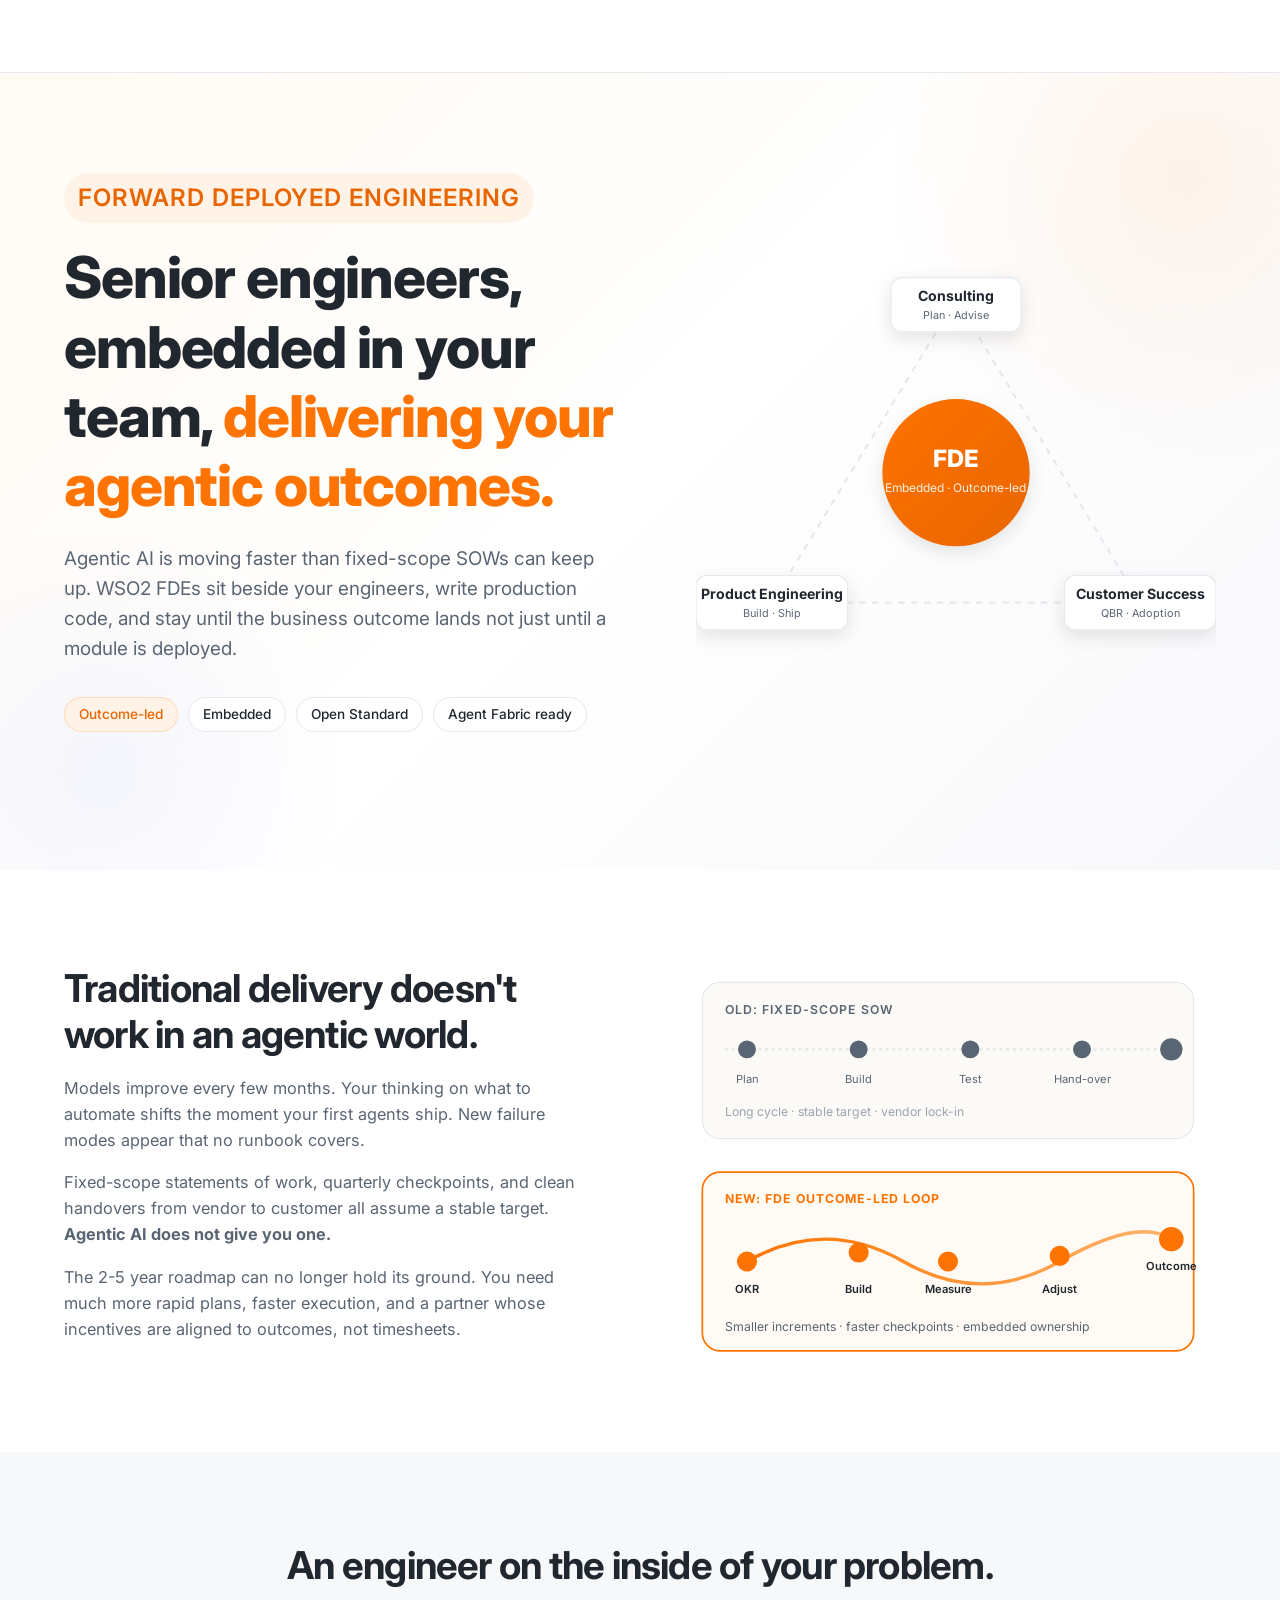
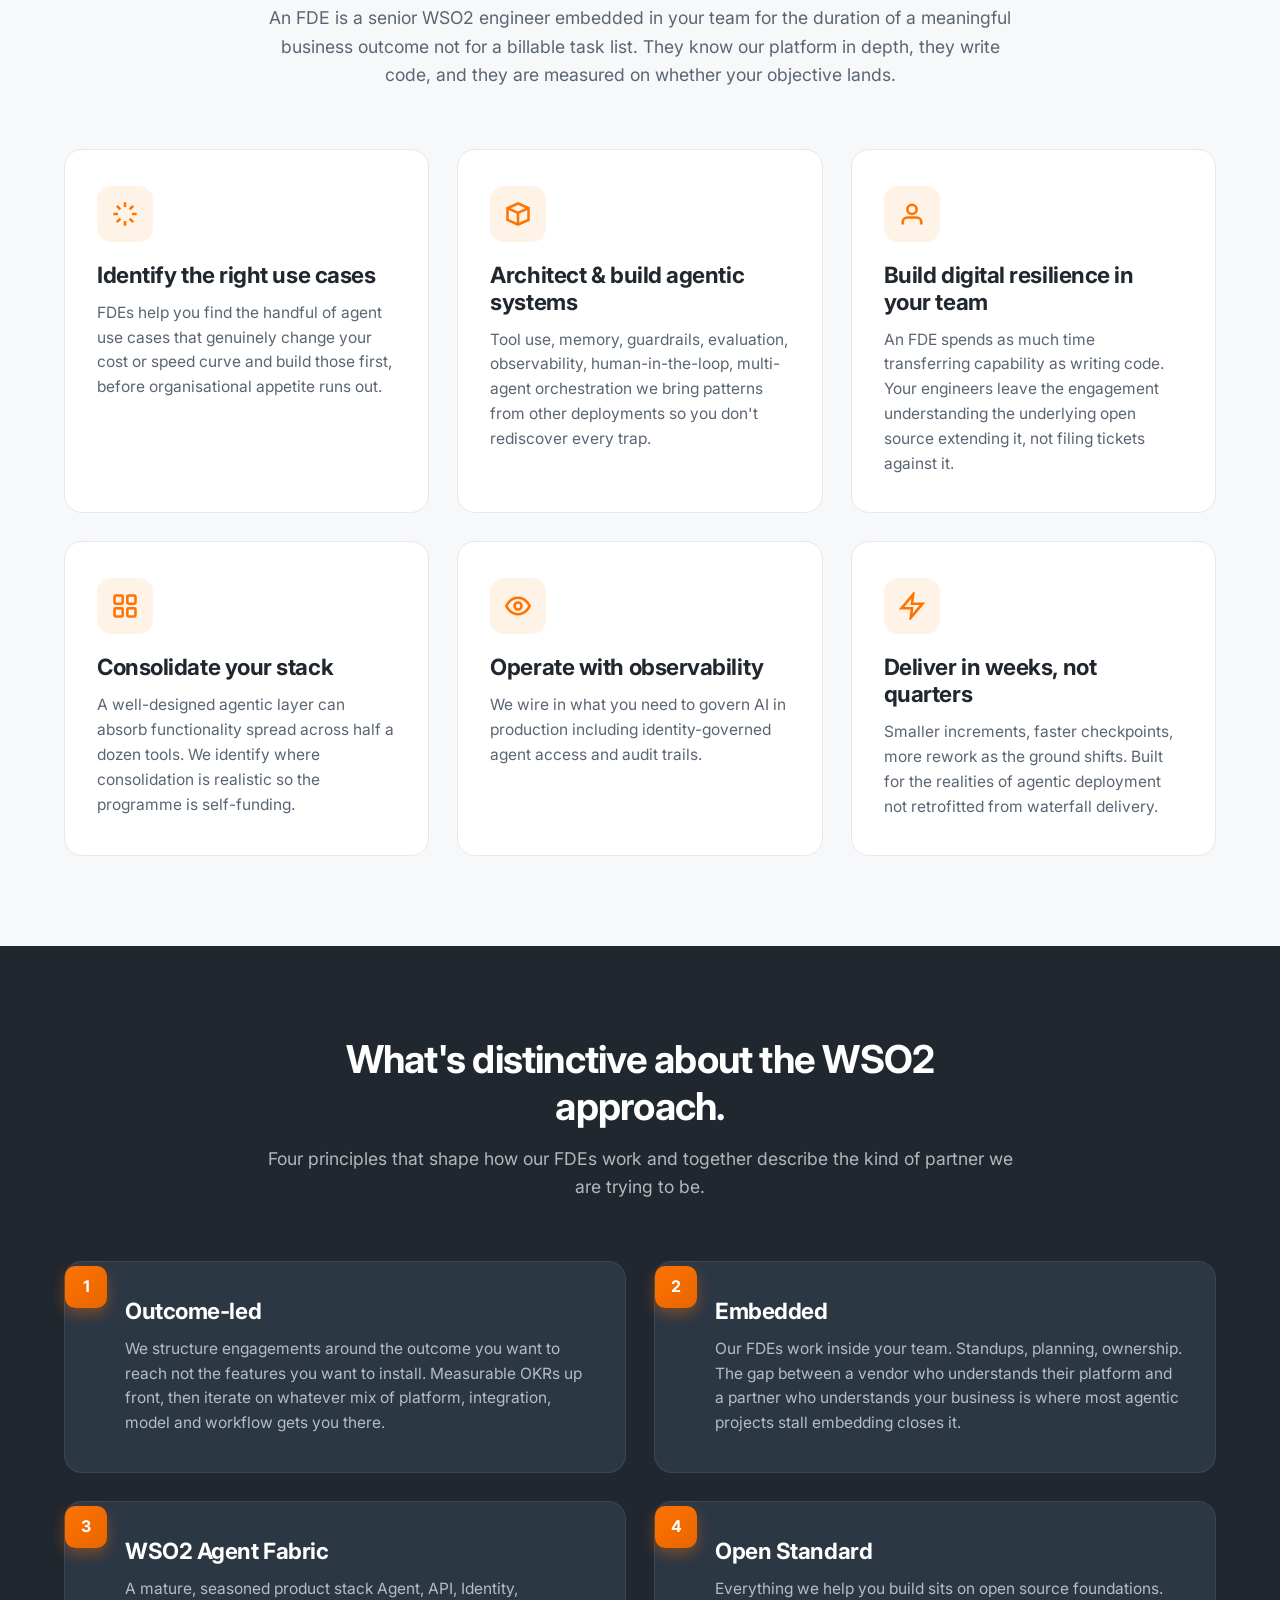
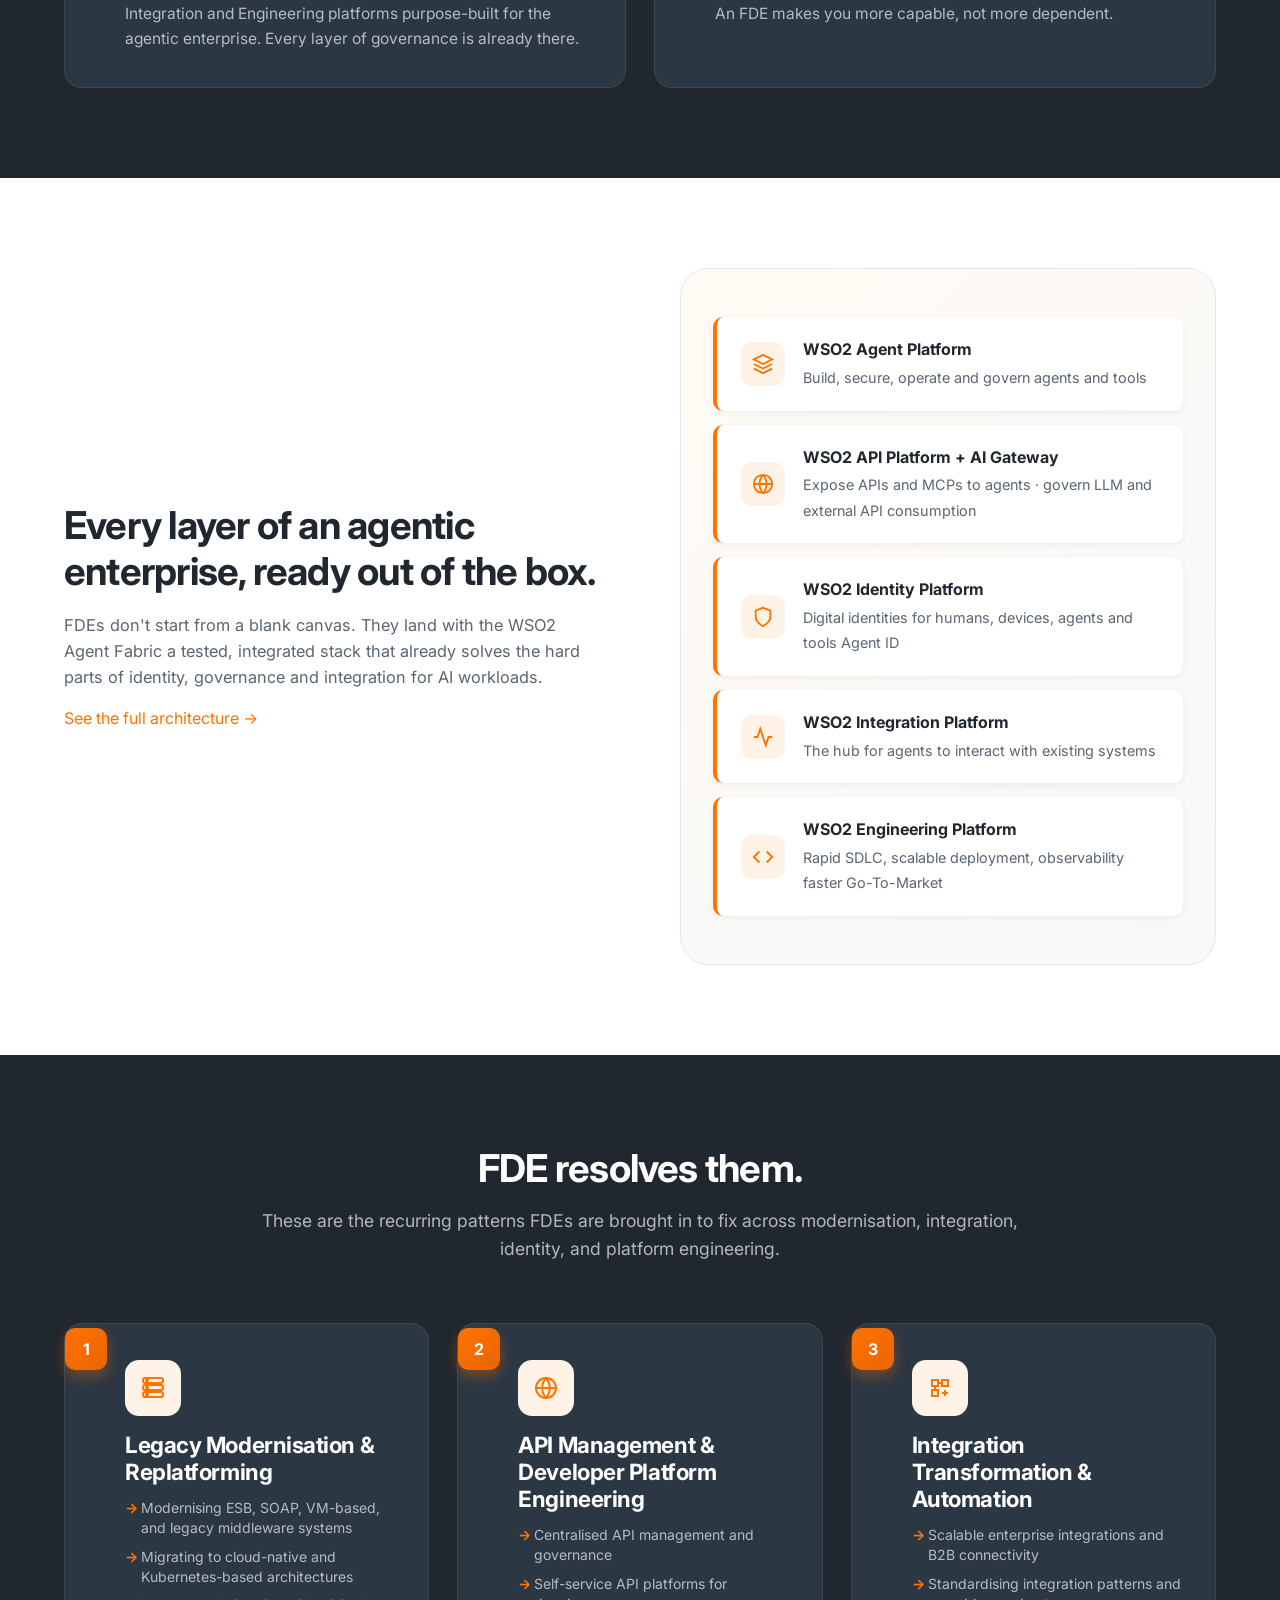
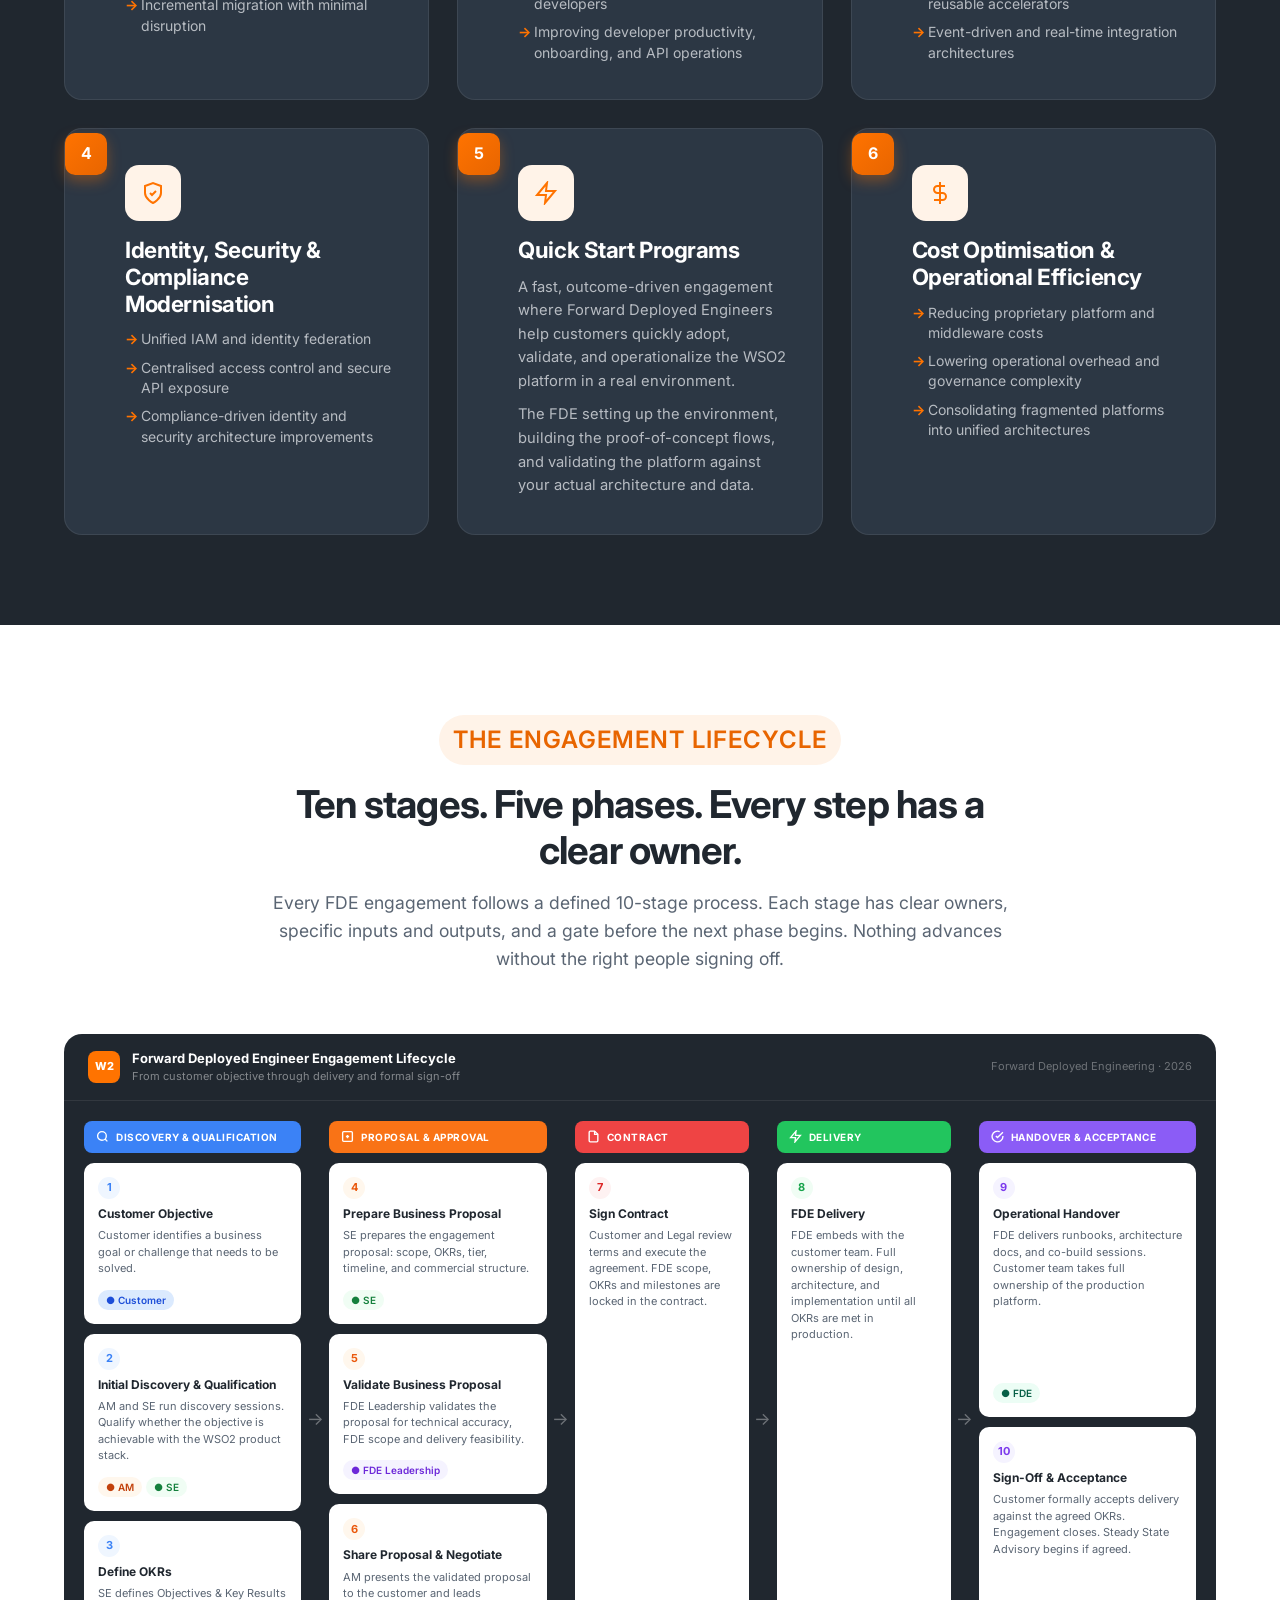
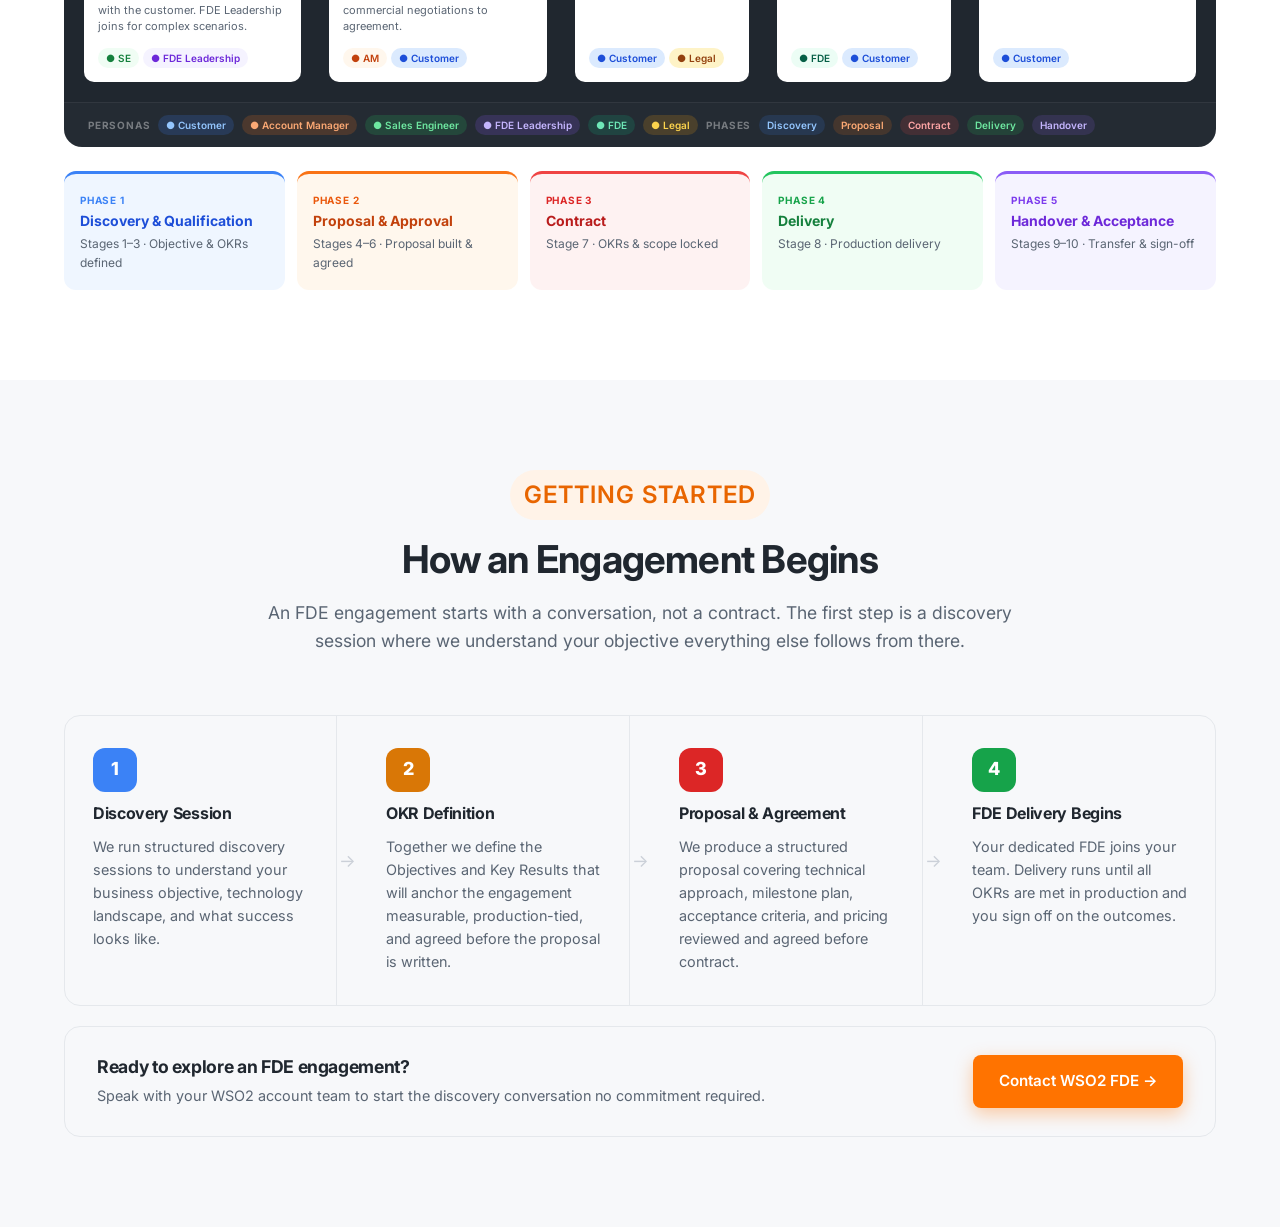
==== commit f65175b6: "Auto-format index.html" ====
--- a/index.html
+++ b/index.html
@@ -1476,16 +1476,15 @@
               </svg>
             </div>
             <h3>Quick Start Programs</h3>
-            <p style="font-size:0.92rem;line-height:1.6;margin:0 0 10px">
+            <p style="font-size: 0.92rem; line-height: 1.6; margin: 0 0 10px">
               A fast, outcome-driven engagement where Forward Deployed Engineers
               help customers quickly adopt, validate, and operationalize the
-              WSO2 platform in a real environment — without committing to a full
-              production rollout upfront.
-            </p>
-            <p style="font-size:0.92rem;line-height:1.6;margin:0">
-              The FDE takes technical ownership from day one: setting up the
-              environment, building the proof-of-concept flows, and validating
-              the platform against your actual architecture and data.
+              WSO2 platform in a real environment.
+            </p>
+            <p style="font-size: 0.92rem; line-height: 1.6; margin: 0">
+              The FDE setting up the environment, building the proof-of-concept
+              flows, and validating the platform against your actual
+              architecture and data.
             </p>
           </div>
 
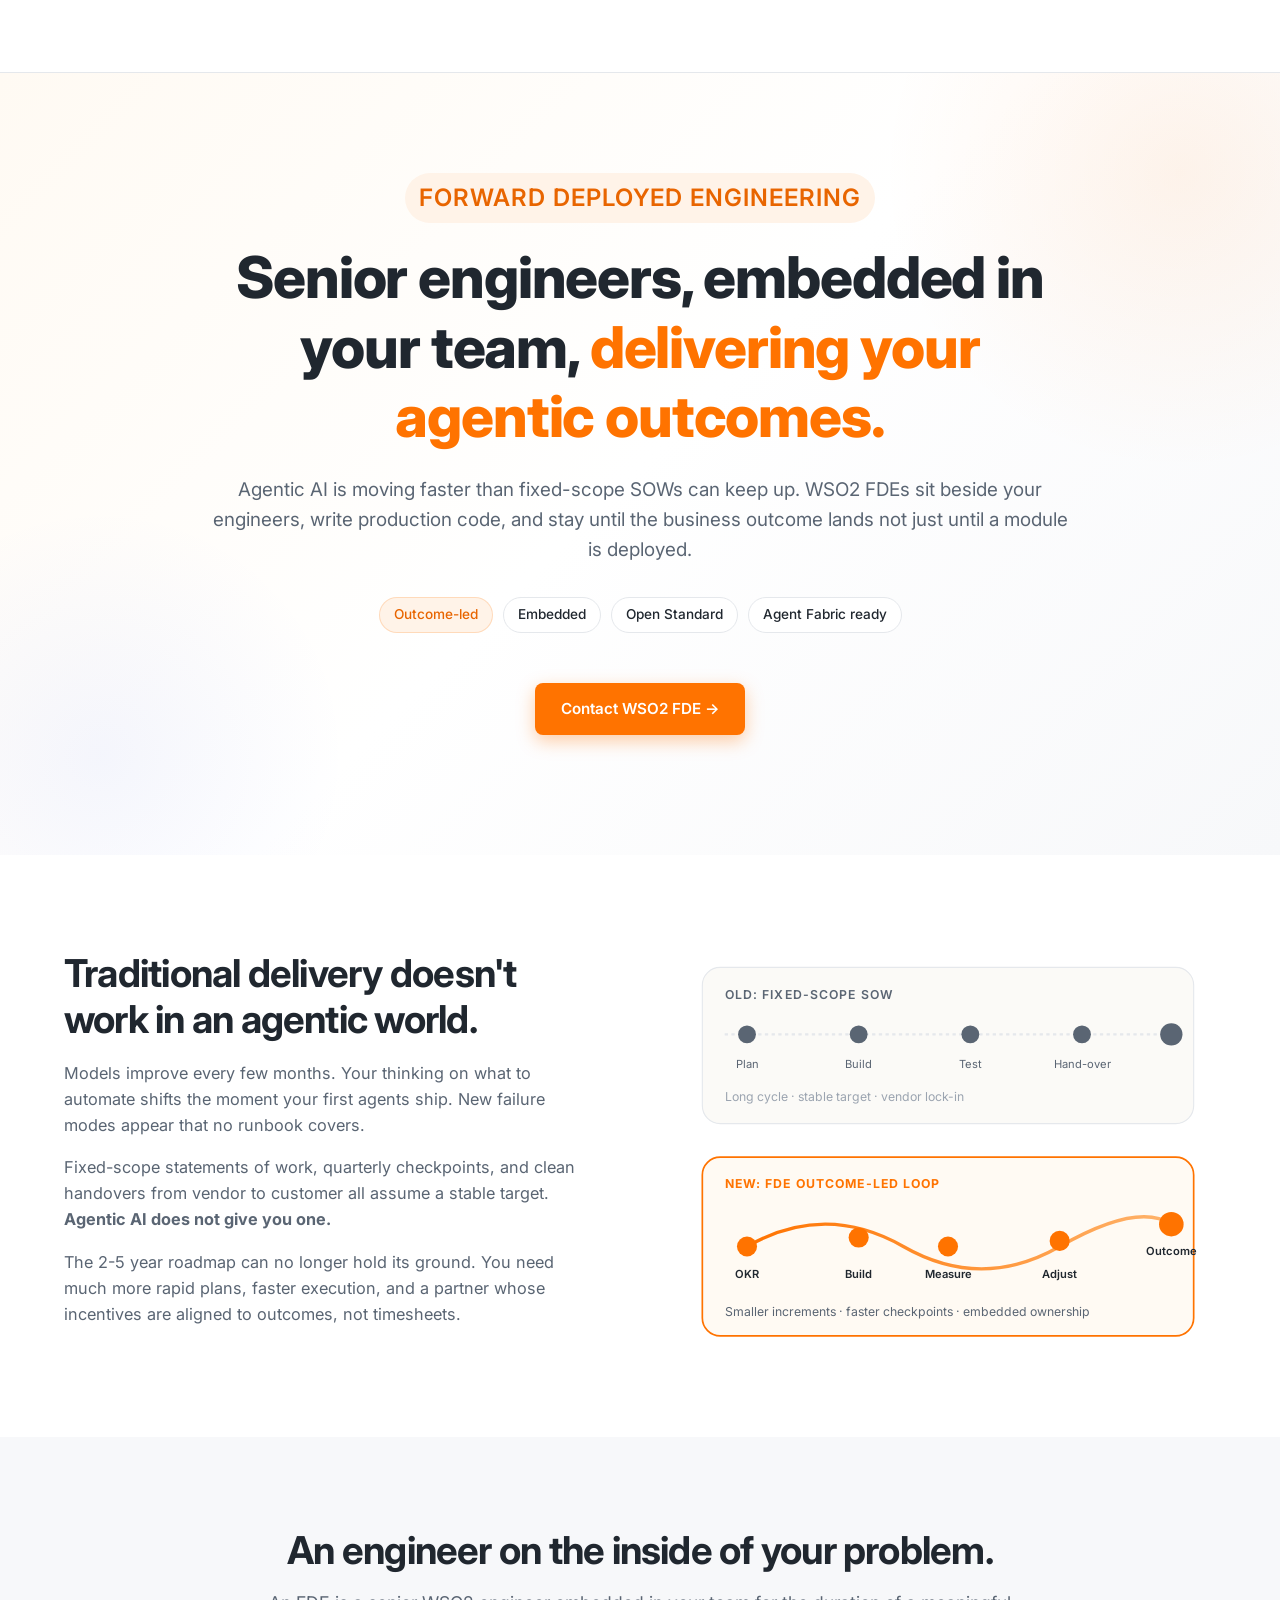
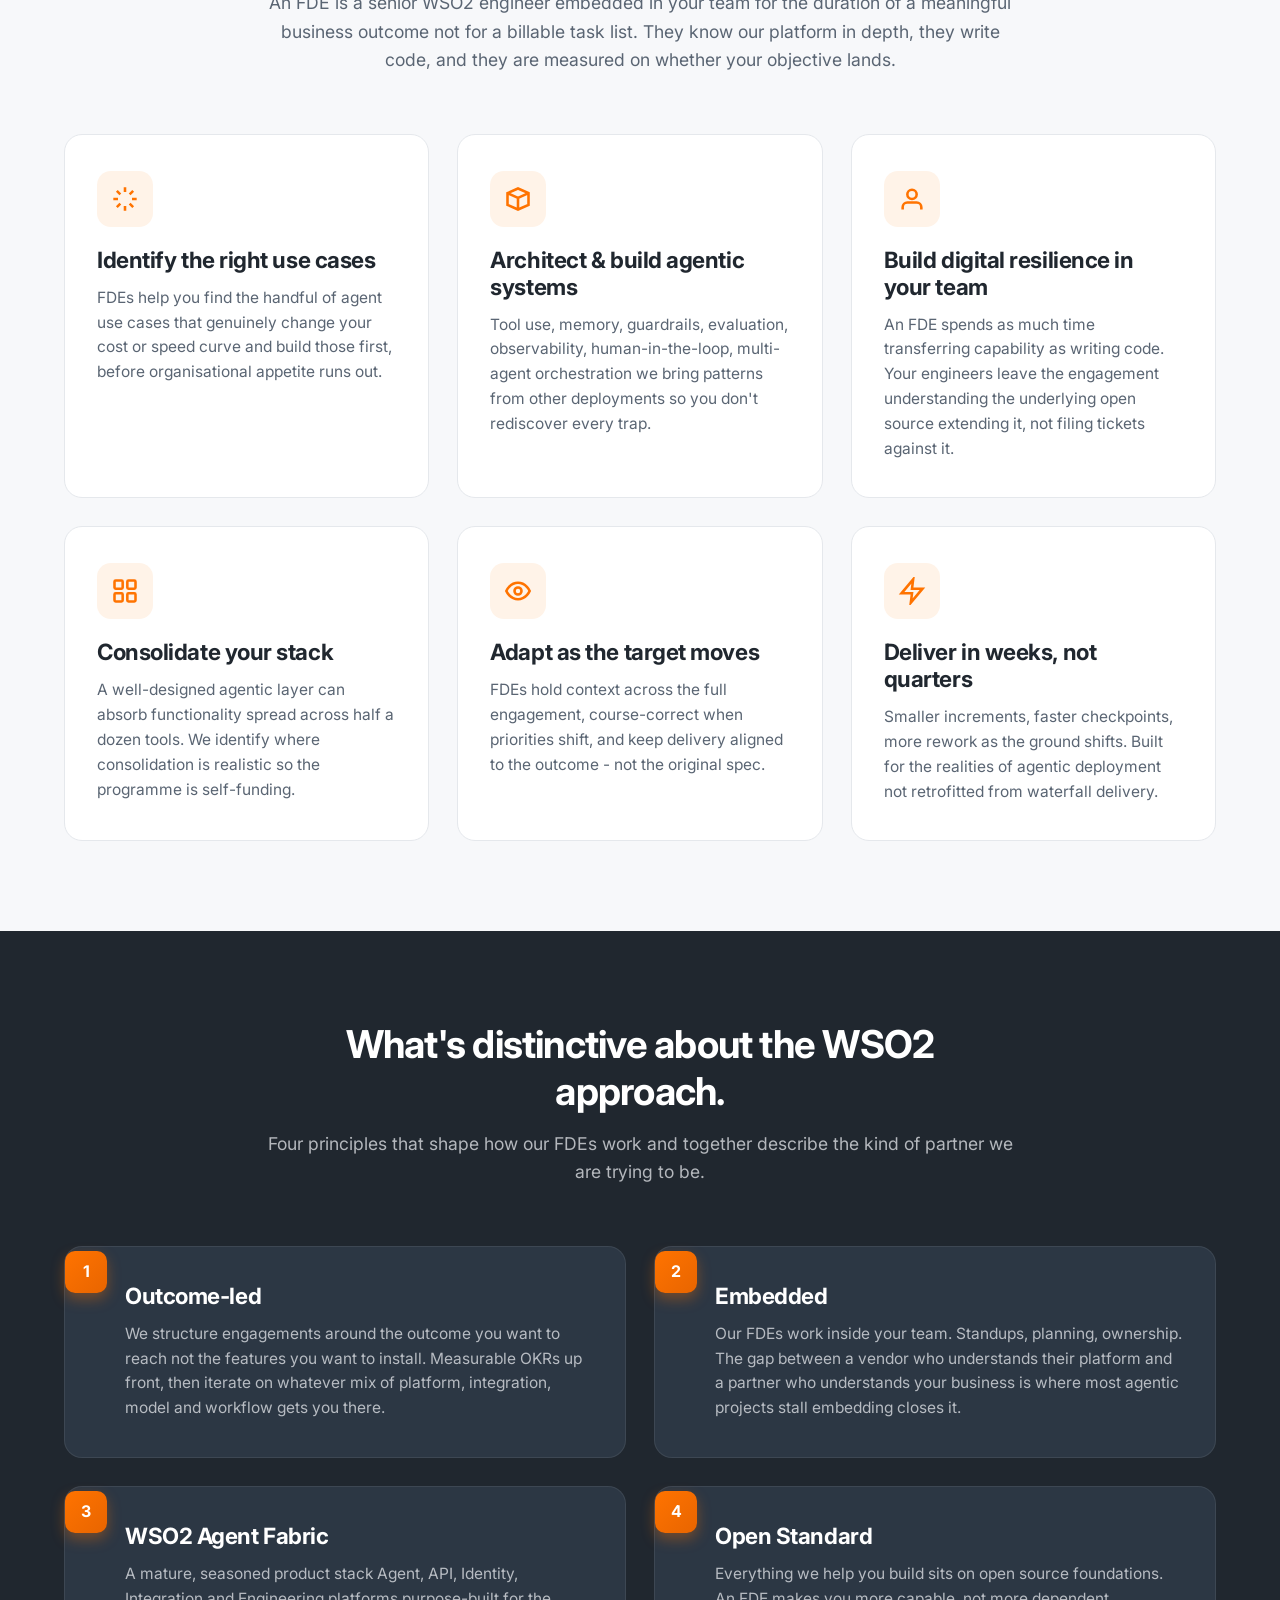
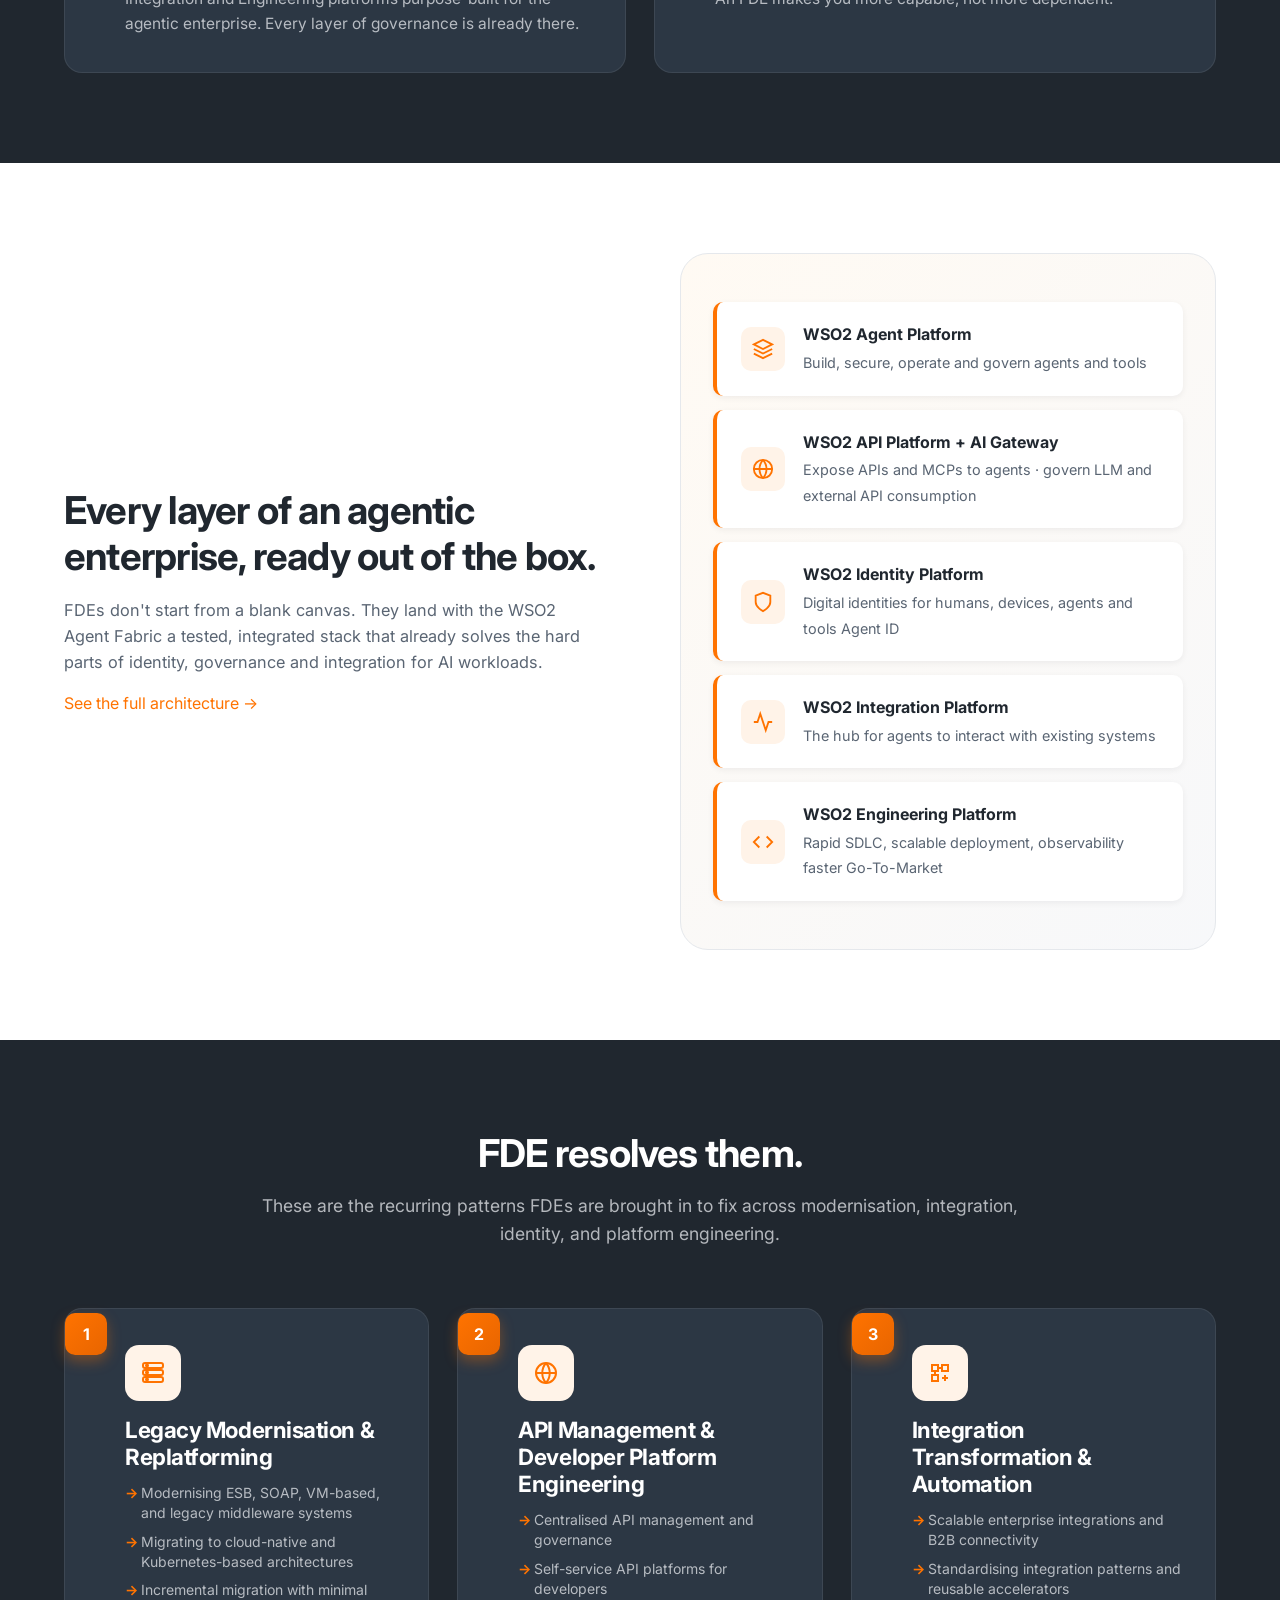
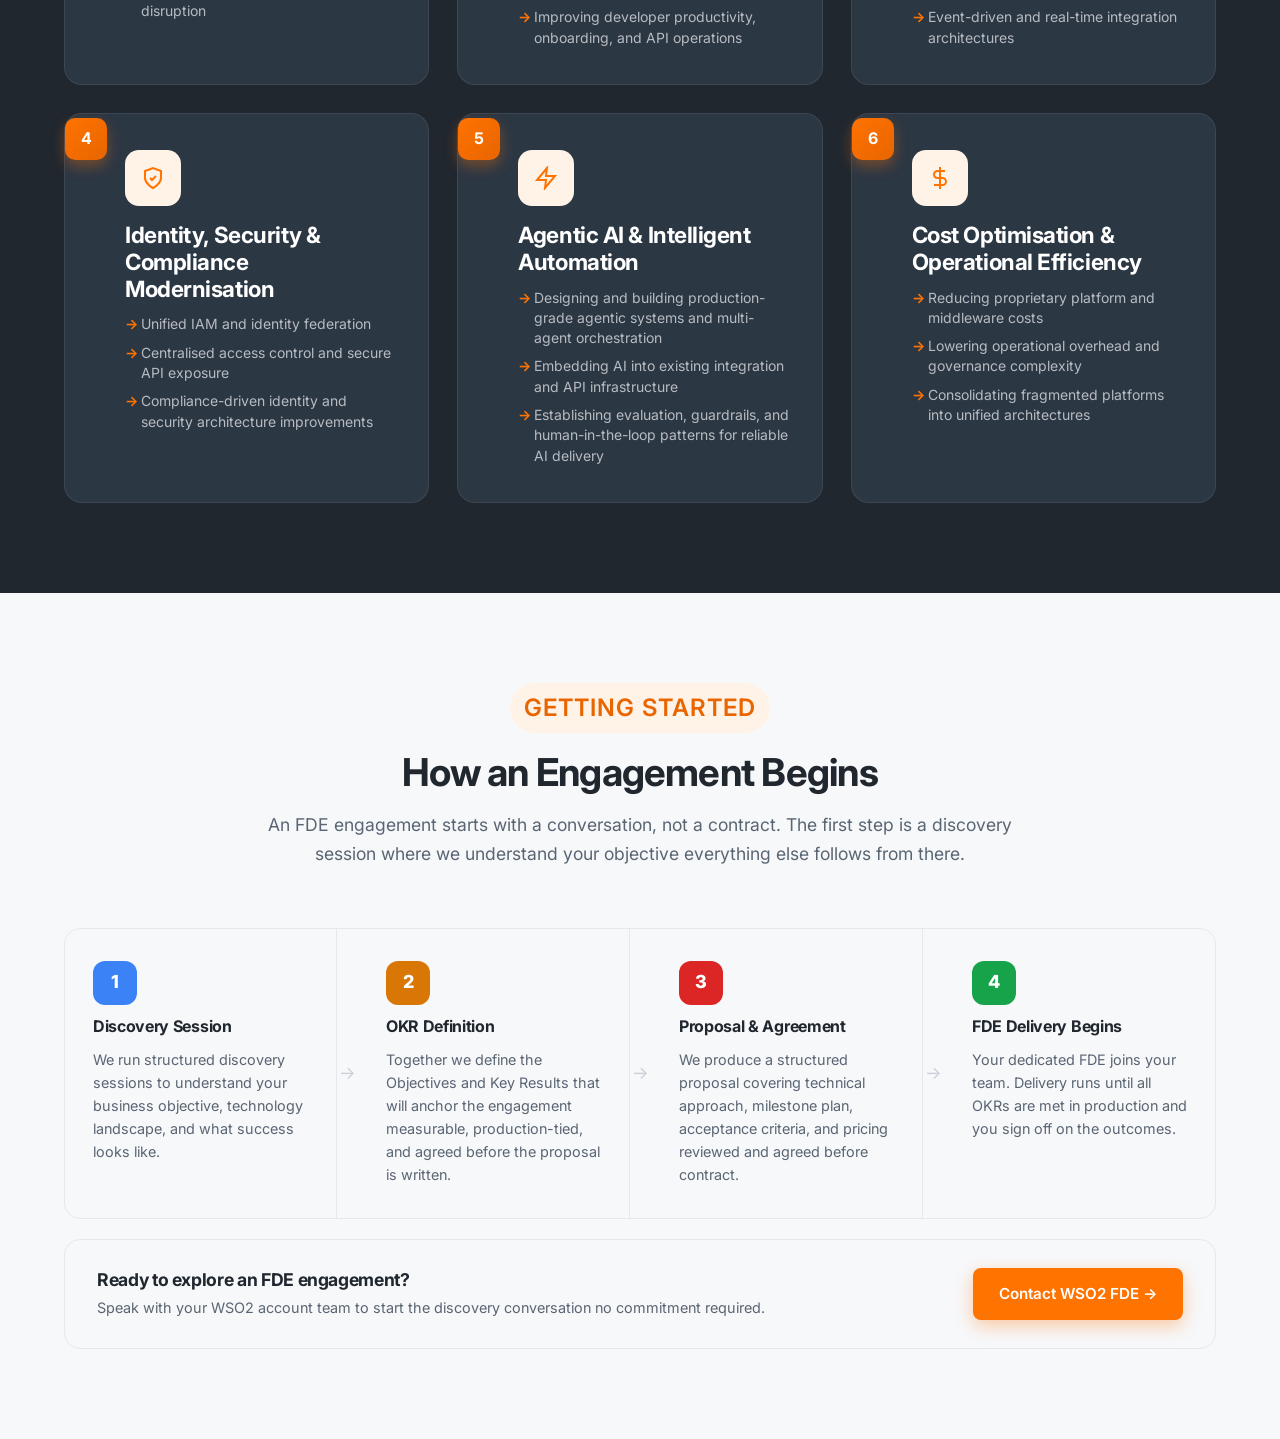
==== commit bc2c16d3: "Refactor hero to centre-aligned layout and update card content - Replace two-column hero grid with a" ====
--- a/index.html
+++ b/index.html
@@ -603,8 +603,7 @@
         <div class="hero-grid">
           <div class="reveal">
             <span class="eyebrow">Forward Deployed Engineering</span>
-            <h1>
-              Senior engineers, embedded in your team,
+            <h1>Senior engineers, embedded in your team, 
               <span class="accent">delivering your agentic outcomes.</span>
             </h1>
             <p class="hero-lede">
@@ -622,162 +621,12 @@
             </div>
           </div>
 
-          <div class="reveal">
-            <svg
-              viewBox="0 0 480 380"
-              xmlns="http://www.w3.org/2000/svg"
-              style="width: 100%; height: auto"
+          <div class="hero-cta reveal">
+            <a
+              href="https://wso2.com/contact/?ref=consulting-impulse"
+              class="btn btn-primary"
+              >Contact WSO2 FDE →</a
             >
-              <defs>
-                <linearGradient id="og3" x1="0" y1="0" x2="1" y2="1">
-                  <stop offset="0%" stop-color="#FF7300" />
-                  <stop offset="100%" stop-color="#E86500" />
-                </linearGradient>
-                <filter id="sh2" x="-50%" y="-50%" width="200%" height="200%">
-                  <feDropShadow
-                    dx="0"
-                    dy="6"
-                    stdDeviation="8"
-                    flood-color="#000"
-                    flood-opacity="0.1"
-                  />
-                </filter>
-              </defs>
-              <!-- Triangle -->
-              <polygon
-                points="240,40 70,320 410,320"
-                fill="none"
-                stroke="#E5E8EC"
-                stroke-width="2"
-                stroke-dasharray="6 6"
-              />
-
-              <!-- Three vertices -->
-              <g filter="url(#sh2)">
-                <rect
-                  x="180"
-                  y="20"
-                  width="120"
-                  height="50"
-                  rx="10"
-                  fill="#FFFFFF"
-                  stroke="#E5E8EC"
-                />
-                <text
-                  x="240"
-                  y="42"
-                  text-anchor="middle"
-                  fill="#20272F"
-                  font-family="Inter"
-                  font-weight="700"
-                  font-size="13"
-                >
-                  Consulting
-                </text>
-                <text
-                  x="240"
-                  y="58"
-                  text-anchor="middle"
-                  fill="#5A6573"
-                  font-family="Inter"
-                  font-size="10"
-                >
-                  Plan · Advise
-                </text>
-              </g>
-
-              <g filter="url(#sh2)">
-                <rect
-                  x="0"
-                  y="295"
-                  width="140"
-                  height="50"
-                  rx="10"
-                  fill="#FFFFFF"
-                  stroke="#E5E8EC"
-                />
-                <text
-                  x="70"
-                  y="317"
-                  text-anchor="middle"
-                  fill="#20272F"
-                  font-family="Inter"
-                  font-weight="700"
-                  font-size="13"
-                >
-                  Product Engineering
-                </text>
-                <text
-                  x="70"
-                  y="333"
-                  text-anchor="middle"
-                  fill="#5A6573"
-                  font-family="Inter"
-                  font-size="10"
-                >
-                  Build · Ship
-                </text>
-              </g>
-
-              <g filter="url(#sh2)">
-                <rect
-                  x="340"
-                  y="295"
-                  width="140"
-                  height="50"
-                  rx="10"
-                  fill="#FFFFFF"
-                  stroke="#E5E8EC"
-                />
-                <text
-                  x="410"
-                  y="317"
-                  text-anchor="middle"
-                  fill="#20272F"
-                  font-family="Inter"
-                  font-weight="700"
-                  font-size="13"
-                >
-                  Customer Success
-                </text>
-                <text
-                  x="410"
-                  y="333"
-                  text-anchor="middle"
-                  fill="#5A6573"
-                  font-family="Inter"
-                  font-size="10"
-                >
-                  QBR · Adoption
-                </text>
-              </g>
-
-              <!-- FDE in center -->
-              <g filter="url(#sh2)">
-                <circle cx="240" cy="200" r="68" fill="url(#og3)" />
-                <text
-                  x="240"
-                  y="195"
-                  text-anchor="middle"
-                  fill="#FFF"
-                  font-family="Inter"
-                  font-weight="800"
-                  font-size="22"
-                >
-                  FDE
-                </text>
-                <text
-                  x="240"
-                  y="218"
-                  text-anchor="middle"
-                  fill="rgba(255,255,255,0.9)"
-                  font-family="Inter"
-                  font-size="11"
-                >
-                  Embedded · Outcome-led
-                </text>
-              </g>
-            </svg>
           </div>
         </div>
       </div>
@@ -1120,10 +969,11 @@
                 <circle cx="12" cy="12" r="3" />
               </svg>
             </div>
-            <h3>Operate with observability</h3>
+            <h3>Adapt as the target moves</h3>
             <p>
-              We wire in what you need to govern AI in production including
-              identity-governed agent access and audit trails.
+              FDEs hold context across the full engagement, course-correct when priorities
+              shift, and keep delivery aligned to the outcome - not the original
+              spec.
             </p>
           </div>
           <div class="card reveal">
@@ -1475,17 +1325,20 @@
                 <polygon points="13 2 3 14 12 14 11 22 21 10 12 10 13 2" />
               </svg>
             </div>
-            <h3>Quick Start Programs</h3>
-            <p style="font-size: 0.92rem; line-height: 1.6; margin: 0 0 10px">
-              A fast, outcome-driven engagement where Forward Deployed Engineers
-              help customers quickly adopt, validate, and operationalize the
-              WSO2 platform in a real environment.
-            </p>
-            <p style="font-size: 0.92rem; line-height: 1.6; margin: 0">
-              The FDE setting up the environment, building the proof-of-concept
-              flows, and validating the platform against your actual
-              architecture and data.
-            </p>
+            <h3>Agentic AI &amp; Intelligent Automation</h3>
+            <ul class="card-list">
+              <li>
+                Designing and building production-grade agentic systems and
+                multi-agent orchestration
+              </li>
+              <li>
+                Embedding AI into existing integration and API infrastructure
+              </li>
+              <li>
+                Establishing evaluation, guardrails, and human-in-the-loop
+                patterns for reliable AI delivery
+              </li>
+            </ul>
           </div>
 
           <div class="card pillar">
@@ -1516,491 +1369,6 @@
       </div>
     </section>
 
-    <!-- ===== ENGAGEMENT LIFECYCLE ===== -->
-    <section>
-      <div class="container">
-        <div class="section-head reveal">
-          <span class="eyebrow">The Engagement Lifecycle</span>
-          <h2>Ten stages. Five phases. Every step has a clear owner.</h2>
-          <p>
-            Every FDE engagement follows a defined 10-stage process. Each stage
-            has clear owners, specific inputs and outputs, and a gate before the
-            next phase begins. Nothing advances without the right people signing
-            off.
-          </p>
-        </div>
-
-        <div class="lc-diagram reveal">
-          <!-- header -->
-          <div class="lc-diagram-header">
-            <div class="lc-brand">
-              <div class="lc-brand-mark">W2</div>
-              <div>
-                <div class="lc-brand-title">
-                  Forward Deployed Engineer Engagement Lifecycle
-                </div>
-                <div class="lc-brand-sub">
-                  From customer objective through delivery and formal sign-off
-                </div>
-              </div>
-            </div>
-            <div class="lc-brand-meta">Forward Deployed Engineering · 2026</div>
-          </div>
-
-          <!-- phase columns -->
-          <div class="lc-cols">
-            <!-- Phase 1 Discovery -->
-            <div class="lc-col">
-              <div class="lc-phase-bar" style="background: #3b82f6">
-                <svg
-                  width="13"
-                  height="13"
-                  viewBox="0 0 24 24"
-                  fill="none"
-                  stroke="white"
-                  stroke-width="2.5"
-                >
-                  <circle cx="11" cy="11" r="8" />
-                  <path d="M21 21l-4.35-4.35" />
-                </svg>
-                Discovery &amp; Qualification
-              </div>
-              <div class="lc-stage">
-                <div
-                  class="lc-stage-n"
-                  style="background: #eff6ff; color: #3b82f6"
-                >
-                  1
-                </div>
-                <div class="lc-stage-title">Customer Objective</div>
-                <p class="lc-stage-desc">
-                  Customer identifies a business goal or challenge that needs to
-                  be solved.
-                </p>
-                <div class="lc-chips">
-                  <span
-                    class="lc-chip"
-                    style="background: #dbeafe; color: #1d4ed8"
-                    >● Customer</span
-                  >
-                </div>
-              </div>
-              <div class="lc-stage">
-                <div
-                  class="lc-stage-n"
-                  style="background: #eff6ff; color: #3b82f6"
-                >
-                  2
-                </div>
-                <div class="lc-stage-title">
-                  Initial Discovery &amp; Qualification
-                </div>
-                <p class="lc-stage-desc">
-                  AM and SE run discovery sessions. Qualify whether the
-                  objective is achievable with the WSO2 product stack.
-                </p>
-                <div class="lc-chips">
-                  <span
-                    class="lc-chip"
-                    style="background: #fff7ed; color: #c2410c"
-                    >● AM</span
-                  >
-                  <span
-                    class="lc-chip"
-                    style="background: #f0fdf4; color: #15803d"
-                    >● SE</span
-                  >
-                </div>
-              </div>
-              <div class="lc-stage">
-                <div
-                  class="lc-stage-n"
-                  style="background: #eff6ff; color: #3b82f6"
-                >
-                  3
-                </div>
-                <div class="lc-stage-title">Define OKRs</div>
-                <p class="lc-stage-desc">
-                  SE defines Objectives &amp; Key Results with the customer. FDE
-                  Leadership joins for complex scenarios.
-                </p>
-                <div class="lc-chips">
-                  <span
-                    class="lc-chip"
-                    style="background: #f0fdf4; color: #15803d"
-                    >● SE</span
-                  >
-                  <span
-                    class="lc-chip"
-                    style="background: #f5f3ff; color: #6d28d9"
-                    >● FDE Leadership</span
-                  >
-                </div>
-              </div>
-            </div>
-
-            <div class="lc-arrow-sep">→</div>
-
-            <!-- Phase 2 Proposal -->
-            <div class="lc-col">
-              <div class="lc-phase-bar" style="background: #f97316">
-                <svg
-                  width="13"
-                  height="13"
-                  viewBox="0 0 24 24"
-                  fill="none"
-                  stroke="white"
-                  stroke-width="2.5"
-                >
-                  <rect x="3" y="3" width="18" height="18" rx="2" />
-                  <path d="M9 12h6M12 9v6" />
-                </svg>
-                Proposal &amp; Approval
-              </div>
-              <div class="lc-stage">
-                <div
-                  class="lc-stage-n"
-                  style="background: #fff7ed; color: #ea580c"
-                >
-                  4
-                </div>
-                <div class="lc-stage-title">Prepare Business Proposal</div>
-                <p class="lc-stage-desc">
-                  SE prepares the engagement proposal: scope, OKRs, tier,
-                  timeline, and commercial structure.
-                </p>
-                <div class="lc-chips">
-                  <span
-                    class="lc-chip"
-                    style="background: #f0fdf4; color: #15803d"
-                    >● SE</span
-                  >
-                </div>
-              </div>
-              <div class="lc-stage">
-                <div
-                  class="lc-stage-n"
-                  style="background: #fff7ed; color: #ea580c"
-                >
-                  5
-                </div>
-                <div class="lc-stage-title">Validate Business Proposal</div>
-                <p class="lc-stage-desc">
-                  FDE Leadership validates the proposal for technical accuracy,
-                  FDE scope and delivery feasibility.
-                </p>
-                <div class="lc-chips">
-                  <span
-                    class="lc-chip"
-                    style="background: #f5f3ff; color: #6d28d9"
-                    >● FDE Leadership</span
-                  >
-                </div>
-              </div>
-              <div class="lc-stage">
-                <div
-                  class="lc-stage-n"
-                  style="background: #fff7ed; color: #ea580c"
-                >
-                  6
-                </div>
-                <div class="lc-stage-title">Share Proposal &amp; Negotiate</div>
-                <p class="lc-stage-desc">
-                  AM presents the validated proposal to the customer and leads
-                  commercial negotiations to agreement.
-                </p>
-                <div class="lc-chips">
-                  <span
-                    class="lc-chip"
-                    style="background: #fff7ed; color: #c2410c"
-                    >● AM</span
-                  >
-                  <span
-                    class="lc-chip"
-                    style="background: #dbeafe; color: #1d4ed8"
-                    >● Customer</span
-                  >
-                </div>
-              </div>
-            </div>
-
-            <div class="lc-arrow-sep">→</div>
-
-            <!-- Phase 3 Contract -->
-            <div class="lc-col lc-col-sm">
-              <div class="lc-phase-bar" style="background: #ef4444">
-                <svg
-                  width="13"
-                  height="13"
-                  viewBox="0 0 24 24"
-                  fill="none"
-                  stroke="white"
-                  stroke-width="2.5"
-                >
-                  <path
-                    d="M14 2H6a2 2 0 00-2 2v16a2 2 0 002 2h12a2 2 0 002-2V8z"
-                  />
-                  <path d="M14 2v6h6" />
-                </svg>
-                Contract
-              </div>
-              <div class="lc-stage">
-                <div
-                  class="lc-stage-n"
-                  style="background: #fef2f2; color: #dc2626"
-                >
-                  7
-                </div>
-                <div class="lc-stage-title">Sign Contract</div>
-                <p class="lc-stage-desc">
-                  Customer and Legal review terms and execute the agreement. FDE
-                  scope, OKRs and milestones are locked in the contract.
-                </p>
-                <div class="lc-chips">
-                  <span
-                    class="lc-chip"
-                    style="background: #dbeafe; color: #1d4ed8"
-                    >● Customer</span
-                  >
-                  <span
-                    class="lc-chip"
-                    style="background: #fef3c7; color: #92400e"
-                    >● Legal</span
-                  >
-                </div>
-              </div>
-            </div>
-
-            <div class="lc-arrow-sep">→</div>
-
-            <!-- Phase 4 Delivery -->
-            <div class="lc-col lc-col-sm">
-              <div class="lc-phase-bar" style="background: #22c55e">
-                <svg
-                  width="13"
-                  height="13"
-                  viewBox="0 0 24 24"
-                  fill="none"
-                  stroke="white"
-                  stroke-width="2.5"
-                >
-                  <polygon points="13 2 3 14 12 14 11 22 21 10 12 10 13 2" />
-                </svg>
-                Delivery
-              </div>
-              <div class="lc-stage">
-                <div
-                  class="lc-stage-n"
-                  style="background: #f0fdf4; color: #16a34a"
-                >
-                  8
-                </div>
-                <div class="lc-stage-title">FDE Delivery</div>
-                <p class="lc-stage-desc">
-                  FDE embeds with the customer team. Full ownership of design,
-                  architecture, and implementation until all OKRs are met in
-                  production.
-                </p>
-                <div class="lc-chips">
-                  <span
-                    class="lc-chip"
-                    style="background: #ecfdf5; color: #065f46"
-                    >● FDE</span
-                  >
-                  <span
-                    class="lc-chip"
-                    style="background: #dbeafe; color: #1d4ed8"
-                    >● Customer</span
-                  >
-                </div>
-              </div>
-            </div>
-
-            <div class="lc-arrow-sep">→</div>
-
-            <!-- Phase 5 Handover -->
-            <div class="lc-col">
-              <div class="lc-phase-bar" style="background: #8b5cf6">
-                <svg
-                  width="13"
-                  height="13"
-                  viewBox="0 0 24 24"
-                  fill="none"
-                  stroke="white"
-                  stroke-width="2.5"
-                >
-                  <path d="M22 11.08V12a10 10 0 11-5.93-9.14" />
-                  <polyline points="22 4 12 14.01 9 11.01" />
-                </svg>
-                Handover &amp; Acceptance
-              </div>
-              <div class="lc-stage">
-                <div
-                  class="lc-stage-n"
-                  style="background: #f5f3ff; color: #7c3aed"
-                >
-                  9
-                </div>
-                <div class="lc-stage-title">Operational Handover</div>
-                <p class="lc-stage-desc">
-                  FDE delivers runbooks, architecture docs, and co-build
-                  sessions. Customer team takes full ownership of the production
-                  platform.
-                </p>
-                <div class="lc-chips">
-                  <span
-                    class="lc-chip"
-                    style="background: #ecfdf5; color: #065f46"
-                    >● FDE</span
-                  >
-                </div>
-              </div>
-              <div class="lc-stage">
-                <div
-                  class="lc-stage-n"
-                  style="background: #f5f3ff; color: #7c3aed"
-                >
-                  10
-                </div>
-                <div class="lc-stage-title">Sign-Off &amp; Acceptance</div>
-                <p class="lc-stage-desc">
-                  Customer formally accepts delivery against the agreed OKRs.
-                  Engagement closes. Steady State Advisory begins if agreed.
-                </p>
-                <div class="lc-chips">
-                  <span
-                    class="lc-chip"
-                    style="background: #dbeafe; color: #1d4ed8"
-                    >● Customer</span
-                  >
-                </div>
-              </div>
-            </div>
-          </div>
-          <!-- /lc-cols -->
-
-          <!-- legend -->
-          <div class="lc-legend">
-            <span class="lc-legend-label">Personas</span>
-            <span
-              class="lc-chip"
-              style="background: rgba(59, 130, 246, 0.18); color: #93c5fd"
-              >● Customer</span
-            >
-            <span
-              class="lc-chip"
-              style="background: rgba(249, 115, 22, 0.18); color: #fca974"
-              >● Account Manager</span
-            >
-            <span
-              class="lc-chip"
-              style="background: rgba(34, 197, 94, 0.18); color: #6ee7a0"
-              >● Sales Engineer</span
-            >
-            <span
-              class="lc-chip"
-              style="background: rgba(139, 92, 246, 0.18); color: #c4b5fd"
-              >● FDE Leadership</span
-            >
-            <span
-              class="lc-chip"
-              style="background: rgba(16, 185, 129, 0.18); color: #6ee7b7"
-              >● FDE</span
-            >
-            <span
-              class="lc-chip"
-              style="background: rgba(245, 158, 11, 0.18); color: #fcd34d"
-              >● Legal</span
-            >
-            <span class="lc-legend-sep"></span>
-            <span class="lc-legend-label">Phases</span>
-            <span
-              class="lc-chip"
-              style="background: rgba(59, 130, 246, 0.15); color: #93c5fd"
-              >Discovery</span
-            >
-            <span
-              class="lc-chip"
-              style="background: rgba(249, 115, 22, 0.15); color: #fca974"
-              >Proposal</span
-            >
-            <span
-              class="lc-chip"
-              style="background: rgba(239, 68, 68, 0.15); color: #fca5a5"
-              >Contract</span
-            >
-            <span
-              class="lc-chip"
-              style="background: rgba(34, 197, 94, 0.15); color: #6ee7a0"
-              >Delivery</span
-            >
-            <span
-              class="lc-chip"
-              style="background: rgba(139, 92, 246, 0.15); color: #c4b5fd"
-              >Handover</span
-            >
-          </div>
-        </div>
-        <!-- /lc-diagram -->
-
-        <!-- phase summary cards -->
-        <div class="lc-phases-summary reveal">
-          <div
-            class="lc-phase-card"
-            style="border-top: 3px solid #3b82f6; background: #eff6ff"
-          >
-            <span class="lc-phase-num" style="color: #3b82f6">Phase 1</span>
-            <div class="lc-phase-name" style="color: #1d4ed8">
-              Discovery &amp; Qualification
-            </div>
-            <div class="lc-phase-stages">
-              Stages 1–3 · Objective &amp; OKRs defined
-            </div>
-          </div>
-          <div
-            class="lc-phase-card"
-            style="border-top: 3px solid #f97316; background: #fff7ed"
-          >
-            <span class="lc-phase-num" style="color: #ea580c">Phase 2</span>
-            <div class="lc-phase-name" style="color: #c2410c">
-              Proposal &amp; Approval
-            </div>
-            <div class="lc-phase-stages">
-              Stages 4–6 · Proposal built &amp; agreed
-            </div>
-          </div>
-          <div
-            class="lc-phase-card"
-            style="border-top: 3px solid #ef4444; background: #fef2f2"
-          >
-            <span class="lc-phase-num" style="color: #dc2626">Phase 3</span>
-            <div class="lc-phase-name" style="color: #b91c1c">Contract</div>
-            <div class="lc-phase-stages">Stage 7 · OKRs &amp; scope locked</div>
-          </div>
-          <div
-            class="lc-phase-card"
-            style="border-top: 3px solid #22c55e; background: #f0fdf4"
-          >
-            <span class="lc-phase-num" style="color: #16a34a">Phase 4</span>
-            <div class="lc-phase-name" style="color: #15803d">Delivery</div>
-            <div class="lc-phase-stages">Stage 8 · Production delivery</div>
-          </div>
-          <div
-            class="lc-phase-card"
-            style="border-top: 3px solid #8b5cf6; background: #f5f3ff"
-          >
-            <span class="lc-phase-num" style="color: #7c3aed">Phase 5</span>
-            <div class="lc-phase-name" style="color: #6d28d9">
-              Handover &amp; Acceptance
-            </div>
-            <div class="lc-phase-stages">
-              Stages 9–10 · Transfer &amp; sign-off
-            </div>
-          </div>
-        </div>
-      </div>
-    </section>
-
     <!-- ===== HOW AN ENGAGEMENT BEGINS ===== -->
     <section class="section-soft">
       <div class="container">
--- a/assets/styles.css
+++ b/assets/styles.css
@@ -274,18 +274,17 @@
   border-radius: 50%;
 }
 .hero-grid {
-  display: grid;
-  grid-template-columns: 1.1fr 1fr;
-  gap: 60px;
+  display: flex;
+  flex-direction: column;
   align-items: center;
+  text-align: center;
+  gap: 32px;
   position: relative;
   z-index: 1;
+  max-width: 860px;
+  margin: 0 auto;
 }
 @media (max-width: 880px) {
-  .hero-grid {
-    grid-template-columns: 1fr;
-    gap: 40px;
-  }
   .hero {
     padding: 60px 0 80px;
   }
@@ -312,12 +311,12 @@
   font-size: 1.18rem;
   color: var(--wso2-text-muted);
   margin-bottom: 32px;
-  max-width: 560px;
 }
 .hero-cta {
   display: flex;
   gap: 16px;
   flex-wrap: wrap;
+  justify-content: center;
 }
 
 /* ============= SECTIONS ============= */
@@ -615,6 +614,7 @@
   flex-wrap: wrap;
   gap: 10px;
   margin: 18px 0;
+  justify-content: center;
 }
 .pill {
   padding: 6px 14px;
